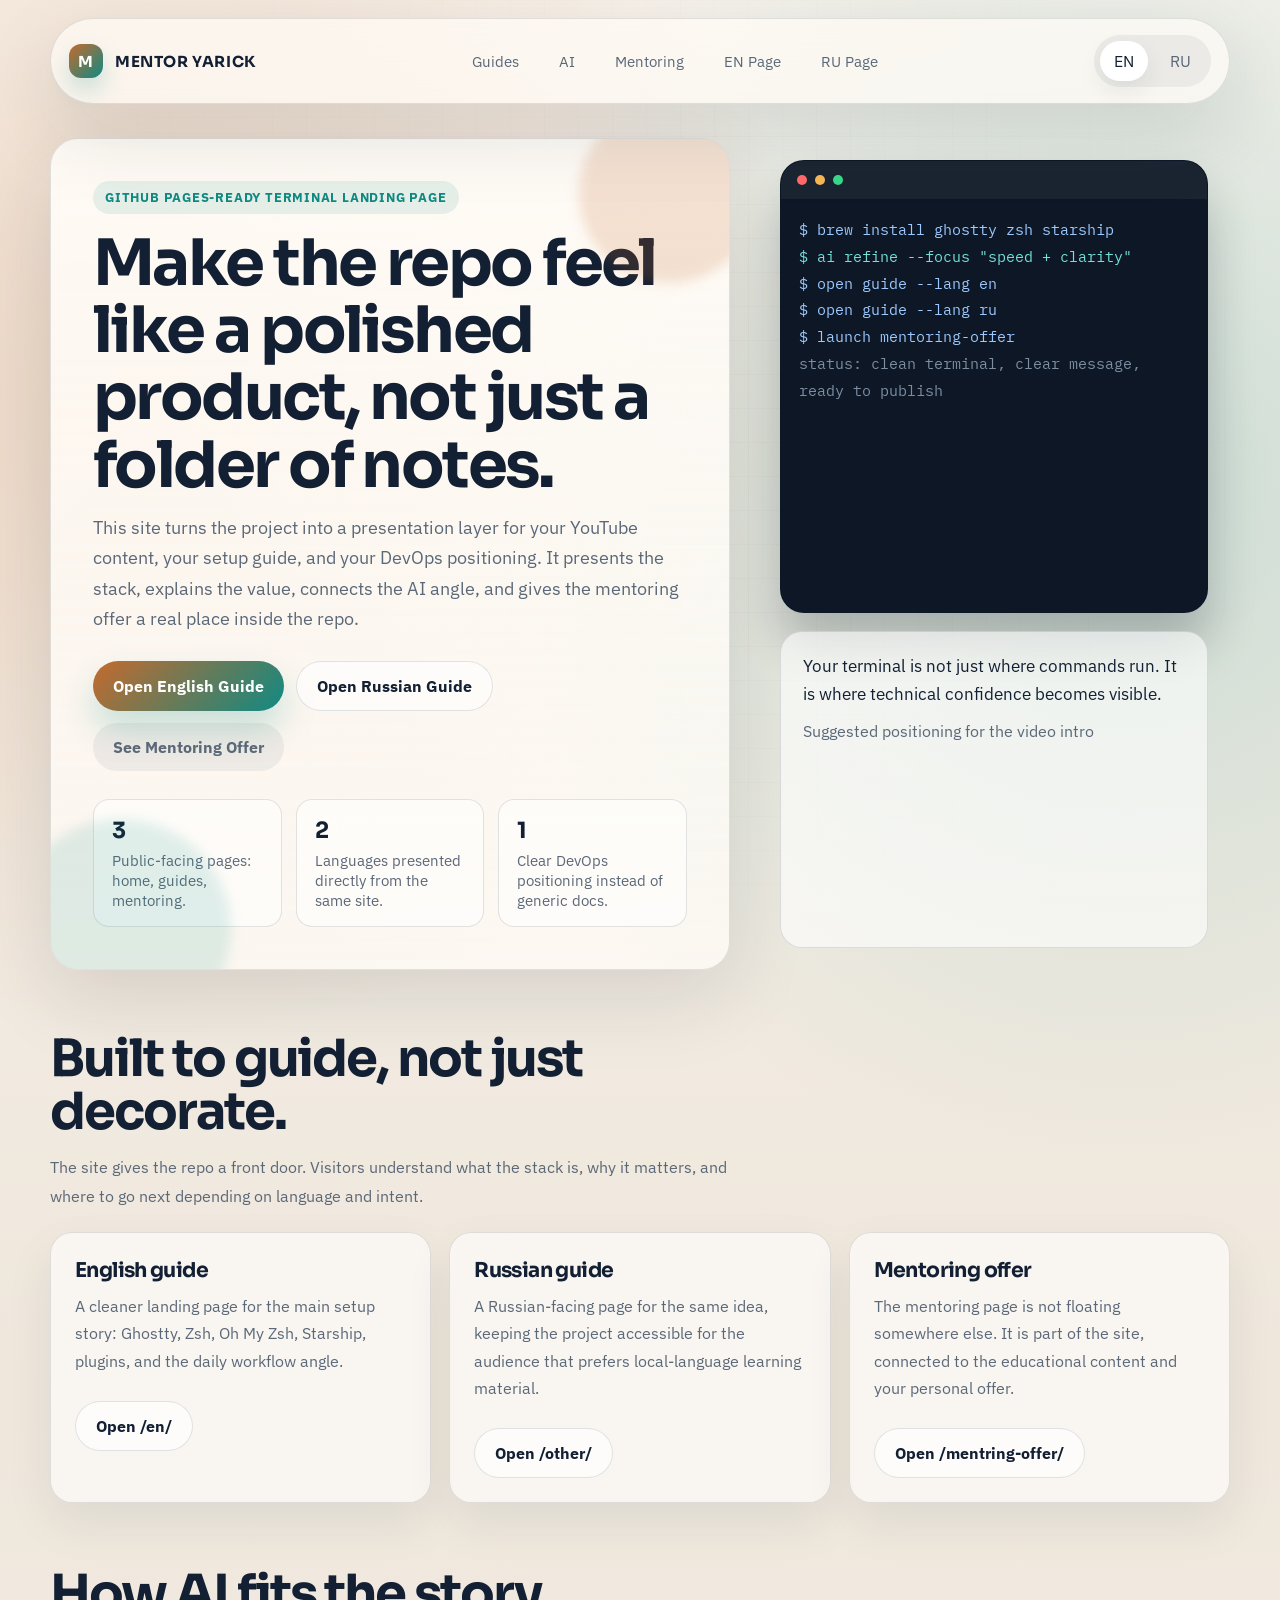
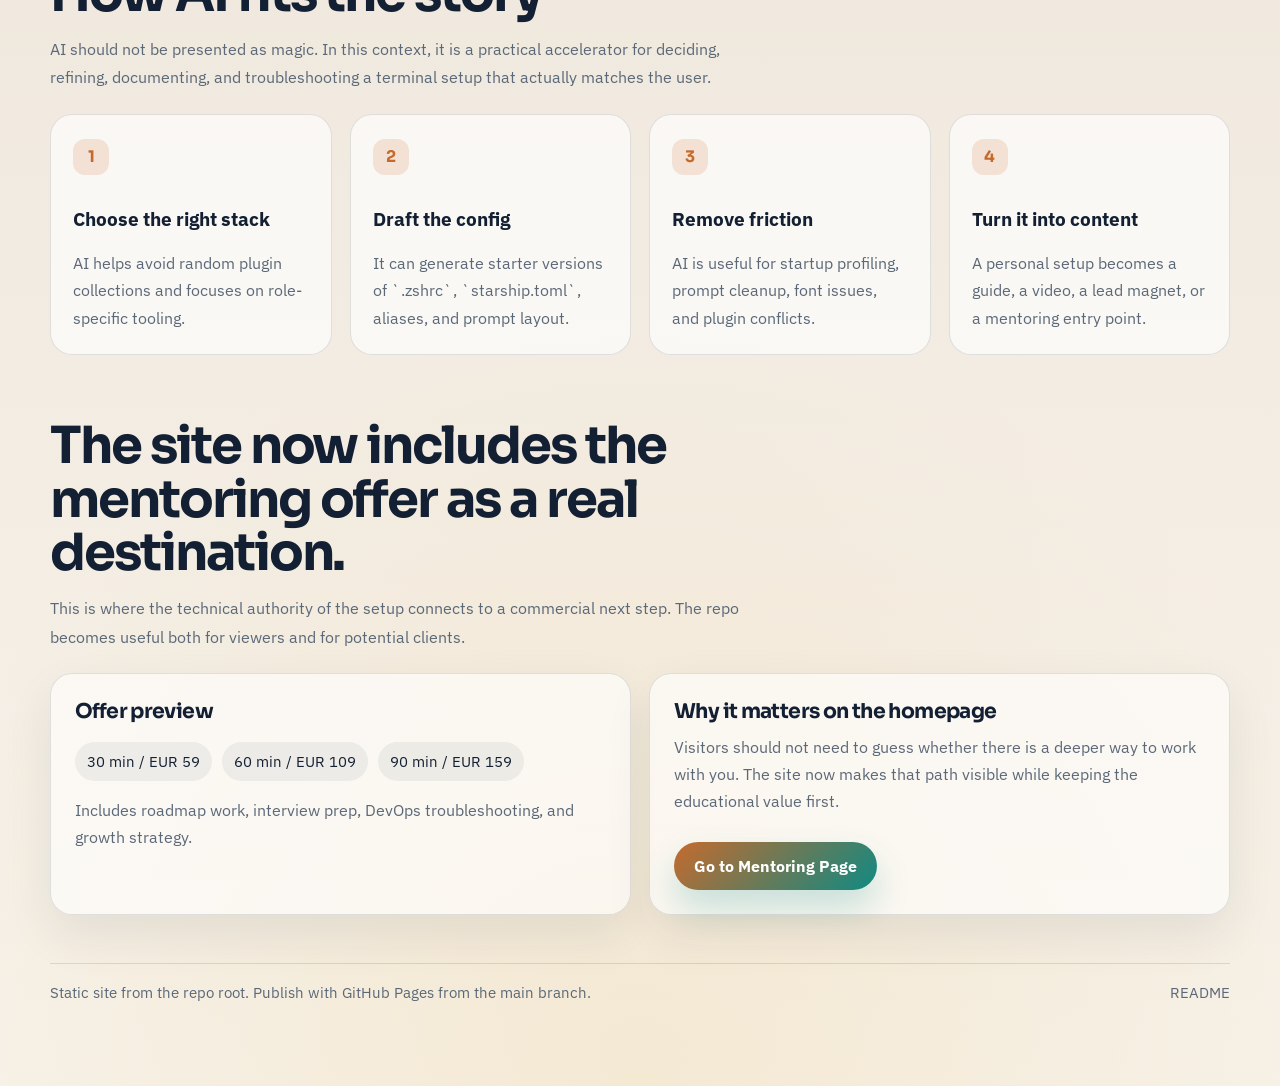
==== index.html @ e545276d "Onboard project" ====
<!doctype html>
<html lang="en" data-lang="en">
  <head>
    <meta charset="UTF-8">
    <meta name="viewport" content="width=device-width, initial-scale=1.0">
    <title>Ghostty + Oh My Zsh + Starship</title>
    <meta
      name="description"
      content="A GitHub Pages landing site for a modern Ghostty, Zsh, Oh My Zsh, and Starship terminal workflow with an AI-assisted setup angle."
    >
    <link rel="preconnect" href="https://fonts.googleapis.com">
    <link rel="preconnect" href="https://fonts.gstatic.com" crossorigin>
    <link
      href="https://fonts.googleapis.com/css2?family=IBM+Plex+Mono:wght@400;500&family=IBM+Plex+Sans:wght@400;500;600;700&family=Sora:wght@600;700;800&display=swap"
      rel="stylesheet"
    >
    <link rel="stylesheet" href="assets/site.css">
    <script src="assets/site.js" defer></script>
  </head>
  <body>
    <div class="site-shell page">
      <header class="site-header">
        <div class="site-header__inner">
          <a class="brand" href="./">
            <span class="brand__mark">M</span>
            <span>Mentor Yarick</span>
          </a>
          <nav class="nav">
            <a href="#guides">Guides</a>
            <a href="#ai">AI</a>
            <a href="#mentoring">Mentoring</a>
            <a href="./en/">EN Page</a>
            <a href="./other/">RU Page</a>
          </nav>
          <div class="lang-switch" aria-label="Language switch">
            <button type="button" data-set-lang="en" aria-pressed="true">EN</button>
            <button type="button" data-set-lang="ru" aria-pressed="false">RU</button>
          </div>
        </div>
      </header>

      <main>
        <section class="hero">
          <article class="panel panel--hero reveal">
            <span class="panel__glow panel__glow--orange"></span>
            <span class="panel__glow panel__glow--teal"></span>

            <div class="lang-en">
              <span class="eyebrow">GitHub Pages-ready terminal landing page</span>
              <h1>Make the repo feel like a polished product, not just a folder of notes.</h1>
              <p class="lead">
                This site turns the project into a presentation layer for your YouTube content, your setup guide,
                and your DevOps positioning. It presents the stack, explains the value, connects the AI angle, and
                gives the mentoring offer a real place inside the repo.
              </p>
              <div class="hero-actions">
                <a class="button button--primary" href="./en/">Open English Guide</a>
                <a class="button button--secondary" href="./other/">Open Russian Guide</a>
                <a class="button button--ghost" href="./mentring-offer/">See Mentoring Offer</a>
              </div>
            </div>

            <div class="lang-ru">
              <span class="eyebrow">GitHub Pages-сайт для терминального проекта</span>
              <h1>Сделайте репозиторий похожим на продукт, а не просто на папку с заметками.</h1>
              <p class="lead">
                Этот сайт превращает проект в презентационную площадку для YouTube-контента, гайда по сетапу и
                вашего DevOps-позиционирования. Он показывает стек, объясняет ценность, добавляет AI-угол и даёт
                mentoring-offer полноценное место внутри репозитория.
              </p>
              <div class="hero-actions">
                <a class="button button--primary" href="./en/">Открыть English Guide</a>
                <a class="button button--secondary" href="./other/">Открыть Russian Guide</a>
                <a class="button button--ghost" href="./mentring-offer/">Открыть Mentoring Offer</a>
              </div>
            </div>

            <div class="metrics">
              <div class="metric">
                <strong>3</strong>
                <span class="lang-en">Public-facing pages: home, guides, mentoring.</span>
                <span class="lang-ru">Публичные страницы: главная, гайды, mentoring.</span>
              </div>
              <div class="metric">
                <strong>2</strong>
                <span class="lang-en">Languages presented directly from the same site.</span>
                <span class="lang-ru">Два языка прямо внутри одного сайта.</span>
              </div>
              <div class="metric">
                <strong>1</strong>
                <span class="lang-en">Clear DevOps positioning instead of generic docs.</span>
                <span class="lang-ru">Одно ясное DevOps-позиционирование вместо обычной документации.</span>
              </div>
            </div>
          </article>

          <aside class="terminal-card reveal">
            <div class="terminal-window">
              <div class="terminal-window__bar">
                <span class="terminal-window__dot terminal-window__dot--red"></span>
                <span class="terminal-window__dot terminal-window__dot--yellow"></span>
                <span class="terminal-window__dot terminal-window__dot--green"></span>
              </div>
              <div class="terminal-window__body">
                <div class="terminal-line">$ brew install ghostty zsh starship</div>
                <div class="terminal-line terminal-line--accent">$ ai refine --focus "speed + clarity"</div>
                <div class="terminal-line">$ open guide --lang en</div>
                <div class="terminal-line">$ open guide --lang ru</div>
                <div class="terminal-line">$ launch mentoring-offer</div>
                <div class="terminal-line terminal-line--muted">status: clean terminal, clear message, ready to publish</div>
              </div>
            </div>

            <div class="quote-card">
              <blockquote class="lang-en">
                Your terminal is not just where commands run. It is where technical confidence becomes visible.
              </blockquote>
              <blockquote class="lang-ru">
                Терминал — это не просто место, где выполняются команды. Это место, где становится видна техническая уверенность.
              </blockquote>
              <cite class="lang-en">Suggested positioning for the video intro</cite>
              <cite class="lang-ru">Подходящий тезис для вступления к видео</cite>
            </div>
          </aside>
        </section>

        <section class="section" id="guides">
          <div class="section-heading reveal">
            <h2 class="lang-en">Built to guide, not just decorate.</h2>
            <h2 class="lang-ru">Сделано не только для красоты, но и для понятного ведения по теме.</h2>
            <p class="lang-en">
              The site gives the repo a front door. Visitors understand what the stack is, why it matters, and
              where to go next depending on language and intent.
            </p>
            <p class="lang-ru">
              Сайт даёт репозиторию нормальный вход. Посетитель понимает, что это за стек, зачем он нужен и куда
              идти дальше в зависимости от языка и цели.
            </p>
          </div>

          <div class="card-grid">
            <article class="card card--4 reveal">
              <h3 class="lang-en">English guide</h3>
              <h3 class="lang-ru">English guide</h3>
              <p class="lang-en">
                A cleaner landing page for the main setup story: Ghostty, Zsh, Oh My Zsh, Starship, plugins, and
                the daily workflow angle.
              </p>
              <p class="lang-ru">
                Более чистая страница для основного сюжета сетапа: Ghostty, Zsh, Oh My Zsh, Starship, плагины и
                ежедневный workflow.
              </p>
              <div class="button-row">
                <a class="button button--secondary" href="./en/">Open /en/</a>
              </div>
            </article>

            <article class="card card--4 reveal">
              <h3 class="lang-en">Russian guide</h3>
              <h3 class="lang-ru">Russian guide</h3>
              <p class="lang-en">
                A Russian-facing page for the same idea, keeping the project accessible for the audience that
                prefers local-language learning material.
              </p>
              <p class="lang-ru">
                Русскоязычная страница для той же идеи, чтобы проект был удобен аудитории, которой комфортнее
                учиться на русском языке.
              </p>
              <div class="button-row">
                <a class="button button--secondary" href="./other/">Open /other/</a>
              </div>
            </article>

            <article class="card card--4 reveal">
              <h3 class="lang-en">Mentoring offer</h3>
              <h3 class="lang-ru">Mentoring offer</h3>
              <p class="lang-en">
                The mentoring page is not floating somewhere else. It is part of the site, connected to the
                educational content and your personal offer.
              </p>
              <p class="lang-ru">
                Страница mentoring не висит отдельно где-то сбоку. Она встроена в сайт и связана и с обучающим
                контентом, и с вашим личным предложением.
              </p>
              <div class="button-row">
                <a class="button button--secondary" href="./mentring-offer/">Open /mentring-offer/</a>
              </div>
            </article>
          </div>
        </section>

        <section class="section" id="ai">
          <div class="section-heading reveal">
            <h2 class="lang-en">How AI fits the story</h2>
            <h2 class="lang-ru">Как сюда органично входит AI</h2>
            <p class="lang-en">
              AI should not be presented as magic. In this context, it is a practical accelerator for deciding,
              refining, documenting, and troubleshooting a terminal setup that actually matches the user.
            </p>
            <p class="lang-ru">
              AI не стоит подавать как магию. В этом контексте это практический ускоритель для выбора,
              доработки, документирования и диагностики терминального сетапа, который реально подходит человеку.
            </p>
          </div>

          <div class="steps">
            <article class="step reveal">
              <div class="step__number">1</div>
              <h3 class="lang-en">Choose the right stack</h3>
              <h3 class="lang-ru">Подобрать правильный стек</h3>
              <p class="lang-en">AI helps avoid random plugin collections and focuses on role-specific tooling.</p>
              <p class="lang-ru">AI помогает не собирать случайную коллекцию плагинов, а выбирать инструменты под роль.</p>
            </article>
            <article class="step reveal">
              <div class="step__number">2</div>
              <h3 class="lang-en">Draft the config</h3>
              <h3 class="lang-ru">Собрать первый черновик</h3>
              <p class="lang-en">It can generate starter versions of `.zshrc`, `starship.toml`, aliases, and prompt layout.</p>
              <p class="lang-ru">Он может сгенерировать первую версию `.zshrc`, `starship.toml`, алиасов и prompt-layout.</p>
            </article>
            <article class="step reveal">
              <div class="step__number">3</div>
              <h3 class="lang-en">Remove friction</h3>
              <h3 class="lang-ru">Убрать лишнее трение</h3>
              <p class="lang-en">AI is useful for startup profiling, prompt cleanup, font issues, and plugin conflicts.</p>
              <p class="lang-ru">AI полезен для анализа медленного старта, чистки prompt, проблем со шрифтами и конфликтов плагинов.</p>
            </article>
            <article class="step reveal">
              <div class="step__number">4</div>
              <h3 class="lang-en">Turn it into content</h3>
              <h3 class="lang-ru">Превратить это в контент</h3>
              <p class="lang-en">A personal setup becomes a guide, a video, a lead magnet, or a mentoring entry point.</p>
              <p class="lang-ru">Личный сетап превращается в гайд, видео, лид-магнит или входную точку в mentoring.</p>
            </article>
          </div>
        </section>

        <section class="section" id="mentoring">
          <div class="section-heading reveal">
            <h2 class="lang-en">The site now includes the mentoring offer as a real destination.</h2>
            <h2 class="lang-ru">Сайт теперь включает mentoring-offer как полноценную страницу, а не просто ссылку.</h2>
            <p class="lang-en">
              This is where the technical authority of the setup connects to a commercial next step. The repo
              becomes useful both for viewers and for potential clients.
            </p>
            <p class="lang-ru">
              Здесь техническая экспертность сетапа соединяется с коммерческим следующим шагом. Репозиторий
              становится полезным и зрителям, и потенциальным клиентам.
            </p>
          </div>

          <div class="card-grid">
            <article class="card card--6 reveal">
              <h3 class="lang-en">Offer preview</h3>
              <h3 class="lang-ru">Превью предложения</h3>
              <div class="pill-row">
                <span class="pill">30 min / EUR 59</span>
                <span class="pill">60 min / EUR 109</span>
                <span class="pill">90 min / EUR 159</span>
              </div>
              <p class="muted" style="margin-top: 16px;">
                <span class="lang-en">Includes roadmap work, interview prep, DevOps troubleshooting, and growth strategy.</span>
                <span class="lang-ru">Включает roadmap, подготовку к интервью, разбор DevOps-задач и стратегию роста.</span>
              </p>
            </article>
            <article class="card card--6 reveal">
              <h3 class="lang-en">Why it matters on the homepage</h3>
              <h3 class="lang-ru">Почему это важно прямо на главной</h3>
              <p class="lang-en">
                Visitors should not need to guess whether there is a deeper way to work with you. The site now makes
                that path visible while keeping the educational value first.
              </p>
              <p class="lang-ru">
                Посетитель не должен догадываться, можно ли с вами работать глубже. Теперь этот путь виден сразу,
                при этом образовательная ценность остаётся на первом месте.
              </p>
              <div class="button-row">
                <a class="button button--primary" href="./mentring-offer/">Go to Mentoring Page</a>
              </div>
            </article>
          </div>
        </section>
      </main>

      <footer class="site-footer">
        <div class="site-footer__inner">
          <span class="lang-en">Static site from the repo root. Publish with GitHub Pages from the main branch.</span>
          <span class="lang-ru">Статический сайт из корня репозитория. Публикуется через GitHub Pages из основной ветки.</span>
          <a href="./README.md">README</a>
        </div>
      </footer>
    </div>
  </body>
</html>
---- assets/site.css ----
:root {
    --bg: #f4efe7;
    --bg-alt: #efe7dc;
    --panel: rgba(255, 252, 247, 0.74);
    --panel-strong: rgba(255, 252, 247, 0.92);
    --ink: #132033;
    --muted: #5b6878;
    --line: rgba(19, 32, 51, 0.12);
    --accent: #c56a2d;
    --accent-2: #0f8a83;
    --accent-3: #e0a72e;
    --shadow: 0 28px 80px rgba(19, 32, 51, 0.12);
    --radius-xl: 28px;
    --radius-lg: 22px;
    --radius-md: 16px;
    --max-width: 1180px;
    --font-heading: "Sora", "Segoe UI", sans-serif;
    --font-body: "IBM Plex Sans", "Segoe UI", sans-serif;
    --font-mono: "IBM Plex Mono", "SFMono-Regular", monospace;
}

* {
    box-sizing: border-box;
}

html {
    scroll-behavior: smooth;
}

body {
    margin: 0;
    font-family: var(--font-body);
    color: var(--ink);
    background:
        radial-gradient(circle at 12% 14%, rgba(197, 106, 45, 0.2), transparent 26%),
        radial-gradient(circle at 88% 18%, rgba(15, 138, 131, 0.18), transparent 28%),
        radial-gradient(circle at 50% 100%, rgba(224, 167, 46, 0.12), transparent 28%),
        linear-gradient(180deg, #f8f3ec 0%, #efe7dc 52%, #f7f2ea 100%);
    min-height: 100vh;
}

body::before {
    content: "";
    position: fixed;
    inset: 0;
    pointer-events: none;
    background-image:
        linear-gradient(rgba(19, 32, 51, 0.03) 1px, transparent 1px),
        linear-gradient(90deg, rgba(19, 32, 51, 0.03) 1px, transparent 1px);
    background-size: 34px 34px;
    mask-image: radial-gradient(circle at center, black 32%, transparent 88%);
    opacity: 0.5;
}

a {
    color: inherit;
    text-decoration: none;
}

img {
    max-width: 100%;
}

.site-shell {
    width: min(calc(100% - 32px), var(--max-width));
    margin: 0 auto;
    position: relative;
    z-index: 1;
}

.site-header {
    position: sticky;
    top: 18px;
    z-index: 20;
    margin-top: 18px;
}

.site-header__inner {
    display: flex;
    align-items: center;
    justify-content: space-between;
    gap: 18px;
    padding: 16px 18px;
    border: 1px solid var(--line);
    background: rgba(255, 251, 245, 0.72);
    backdrop-filter: blur(18px);
    border-radius: 999px;
    box-shadow: var(--shadow);
}

.brand {
    display: inline-flex;
    align-items: center;
    gap: 12px;
    font-family: var(--font-heading);
    font-size: 0.95rem;
    font-weight: 700;
    letter-spacing: 0.04em;
    text-transform: uppercase;
}

.brand__mark {
    width: 34px;
    height: 34px;
    display: grid;
    place-items: center;
    border-radius: 12px;
    color: #fff;
    background: linear-gradient(135deg, var(--accent) 0%, var(--accent-2) 100%);
    box-shadow: 0 12px 24px rgba(15, 138, 131, 0.22);
}

.nav {
    display: flex;
    flex-wrap: wrap;
    gap: 12px;
    justify-content: center;
}

.nav a {
    padding: 10px 14px;
    border-radius: 999px;
    color: var(--muted);
    font-size: 0.94rem;
}

.nav a:hover,
.nav a:focus-visible {
    color: var(--ink);
    background: rgba(19, 32, 51, 0.06);
}

.lang-switch {
    display: inline-flex;
    align-items: center;
    gap: 8px;
    padding: 6px;
    background: rgba(19, 32, 51, 0.06);
    border-radius: 999px;
}

.lang-switch button,
.lang-switch a {
    border: 0;
    border-radius: 999px;
    background: transparent;
    color: var(--muted);
    font: inherit;
    padding: 10px 14px;
    cursor: pointer;
}

.lang-switch button.is-active,
.lang-switch a.is-active {
    background: #fff;
    color: var(--ink);
    box-shadow: 0 10px 24px rgba(19, 32, 51, 0.08);
}

[data-lang="en"] .lang-ru,
[data-lang="ru"] .lang-en {
    display: none;
}

.page {
    padding-bottom: 64px;
}

.hero {
    display: grid;
    grid-template-columns: minmax(0, 1.18fr) minmax(320px, 0.82fr);
    gap: 28px;
    align-items: stretch;
    padding: 34px 0 22px;
}

.panel {
    position: relative;
    overflow: hidden;
    border: 1px solid var(--line);
    border-radius: var(--radius-xl);
    background: linear-gradient(180deg, var(--panel-strong), var(--panel));
    box-shadow: var(--shadow);
}

.panel--hero {
    padding: 42px;
}

.panel__glow {
    position: absolute;
    border-radius: 999px;
    filter: blur(6px);
    pointer-events: none;
}

.panel__glow--orange {
    width: 180px;
    height: 180px;
    right: -30px;
    top: -36px;
    background: rgba(197, 106, 45, 0.18);
}

.panel__glow--teal {
    width: 220px;
    height: 220px;
    left: -40px;
    bottom: -70px;
    background: rgba(15, 138, 131, 0.12);
}

.eyebrow {
    display: inline-flex;
    align-items: center;
    gap: 8px;
    padding: 8px 12px;
    border-radius: 999px;
    color: var(--accent-2);
    background: rgba(15, 138, 131, 0.1);
    font-size: 0.82rem;
    font-weight: 700;
    letter-spacing: 0.06em;
    text-transform: uppercase;
}

.hero h1,
.section-heading h2,
.page-hero h1 {
    margin: 16px 0 14px;
    font-family: var(--font-heading);
    font-weight: 700;
    line-height: 1.05;
    letter-spacing: -0.04em;
}

.hero h1 {
    font-size: clamp(2.8rem, 5vw, 5rem);
    max-width: 12ch;
}

.lead {
    margin: 0;
    font-size: 1.12rem;
    line-height: 1.7;
    color: var(--muted);
    max-width: 60ch;
}

.hero-actions,
.button-row {
    display: flex;
    flex-wrap: wrap;
    gap: 12px;
    margin-top: 26px;
}

.button {
    display: inline-flex;
    align-items: center;
    justify-content: center;
    gap: 10px;
    padding: 14px 20px;
    border-radius: 999px;
    font-weight: 700;
    transition:
        transform 160ms ease,
        box-shadow 160ms ease,
        background 160ms ease;
}

.button:hover,
.button:focus-visible {
    transform: translateY(-2px);
}

.button--primary {
    color: #fff;
    background: linear-gradient(135deg, var(--accent) 0%, var(--accent-2) 100%);
    box-shadow: 0 18px 34px rgba(15, 138, 131, 0.22);
}

.button--secondary {
    color: var(--ink);
    border: 1px solid var(--line);
    background: rgba(255, 255, 255, 0.62);
}

.button--ghost {
    color: var(--muted);
    background: rgba(19, 32, 51, 0.06);
}

.metrics {
    display: grid;
    grid-template-columns: repeat(3, minmax(0, 1fr));
    gap: 14px;
    margin-top: 28px;
}

.metric {
    padding: 16px 18px;
    border-radius: var(--radius-md);
    border: 1px solid var(--line);
    background: rgba(255, 255, 255, 0.56);
}

.metric strong {
    display: block;
    font-family: var(--font-heading);
    font-size: 1.4rem;
    margin-bottom: 6px;
}

.metric span {
    color: var(--muted);
    font-size: 0.95rem;
}

.terminal-card {
    padding: 22px;
    display: grid;
    gap: 18px;
}

.terminal-window {
    border: 1px solid rgba(19, 32, 51, 0.14);
    border-radius: 24px;
    overflow: hidden;
    background: #0d1725;
    color: #d9e4f2;
    box-shadow: 0 32px 48px rgba(12, 18, 30, 0.24);
}

.terminal-window__bar {
    display: flex;
    align-items: center;
    gap: 8px;
    padding: 14px 16px;
    background: rgba(255, 255, 255, 0.06);
}

.terminal-window__dot {
    width: 10px;
    height: 10px;
    border-radius: 999px;
}

.terminal-window__dot--red {
    background: #ff6b6b;
}

.terminal-window__dot--yellow {
    background: #f7b955;
}

.terminal-window__dot--green {
    background: #39d98a;
}

.terminal-window__body {
    padding: 18px 18px 22px;
    font-family: var(--font-mono);
    font-size: 0.93rem;
    line-height: 1.8;
}

.terminal-line {
    color: #9cc9ff;
}

.terminal-line--muted {
    color: #7d8ea3;
}

.terminal-line--accent {
    color: #72e1da;
}

.quote-card {
    padding: 20px 22px;
    border-radius: var(--radius-lg);
    border: 1px solid var(--line);
    background: rgba(255, 255, 255, 0.6);
}

.quote-card blockquote {
    margin: 0;
    font-size: 1.04rem;
    line-height: 1.7;
    color: var(--ink);
}

.quote-card cite {
    display: block;
    margin-top: 12px;
    color: var(--muted);
    font-style: normal;
}

.section {
    padding: 24px 0;
}

.section-heading {
    max-width: 720px;
    margin-bottom: 22px;
}

.section-heading h2,
.page-hero h1 {
    font-size: clamp(2.1rem, 4vw, 3.6rem);
}

.section-heading p,
.page-hero p {
    margin: 0;
    color: var(--muted);
    font-size: 1.02rem;
    line-height: 1.75;
}

.card-grid {
    display: grid;
    grid-template-columns: repeat(12, minmax(0, 1fr));
    gap: 18px;
}

.card,
.feature-card,
.module-card,
.price-card {
    padding: 24px;
    border: 1px solid var(--line);
    border-radius: var(--radius-lg);
    background: rgba(255, 255, 255, 0.62);
    box-shadow: 0 20px 48px rgba(19, 32, 51, 0.08);
}

.card--4 {
    grid-column: span 4;
}

.card--6 {
    grid-column: span 6;
}

.card--8 {
    grid-column: span 8;
}

.card--12 {
    grid-column: span 12;
}

.card h3,
.feature-card h3,
.module-card h3,
.price-card h3,
.detail-card h3 {
    margin: 0 0 10px;
    font-family: var(--font-heading);
    font-size: 1.28rem;
    letter-spacing: -0.03em;
}

.card p,
.feature-card p,
.module-card p,
.price-card p,
.detail-card p {
    margin: 0;
    color: var(--muted);
    line-height: 1.7;
}

.pill-row {
    display: flex;
    flex-wrap: wrap;
    gap: 10px;
    margin-top: 18px;
}

.pill {
    display: inline-flex;
    align-items: center;
    gap: 8px;
    padding: 10px 12px;
    border-radius: 999px;
    color: var(--ink);
    background: rgba(19, 32, 51, 0.06);
    font-size: 0.92rem;
}

.steps {
    display: grid;
    grid-template-columns: repeat(4, minmax(0, 1fr));
    gap: 18px;
}

.step {
    position: relative;
    padding: 24px 22px 22px;
    border-radius: var(--radius-lg);
    border: 1px solid var(--line);
    background: rgba(255, 255, 255, 0.64);
}

.step__number {
    display: inline-grid;
    place-items: center;
    width: 36px;
    height: 36px;
    margin-bottom: 14px;
    border-radius: 12px;
    font-family: var(--font-heading);
    font-weight: 700;
    background: rgba(197, 106, 45, 0.16);
    color: var(--accent);
}

.step p {
    margin: 0;
    color: var(--muted);
    line-height: 1.7;
}

.detail-list,
.module-list {
    margin: 16px 0 0;
    padding-left: 18px;
    color: var(--muted);
    line-height: 1.8;
}

.detail-list li,
.module-list li {
    margin-bottom: 6px;
}

.page-hero {
    padding: 44px 0 20px;
}

.page-hero__grid {
    display: grid;
    grid-template-columns: minmax(0, 1.2fr) minmax(280px, 0.8fr);
    gap: 22px;
    align-items: start;
}

.code-panel {
    padding: 24px;
}

.code-panel pre {
    margin: 0;
    padding: 18px;
    border-radius: var(--radius-md);
    overflow-x: auto;
    background: #101827;
    color: #d8e3f1;
    font-family: var(--font-mono);
    font-size: 0.9rem;
    line-height: 1.7;
}

.feature-grid,
.module-grid,
.pricing-grid,
.detail-grid {
    display: grid;
    grid-template-columns: repeat(12, minmax(0, 1fr));
    gap: 18px;
}

.feature-card,
.module-card,
.price-card,
.detail-card {
    grid-column: span 4;
}

.detail-card {
    padding: 24px;
    border: 1px solid var(--line);
    border-radius: var(--radius-lg);
    background: rgba(255, 255, 255, 0.62);
    box-shadow: 0 20px 48px rgba(19, 32, 51, 0.08);
}

.price {
    margin: 10px 0 12px;
    font-family: var(--font-heading);
    font-size: 2rem;
    letter-spacing: -0.04em;
}

.price small {
    font-size: 0.92rem;
    letter-spacing: 0;
    color: var(--muted);
}

.cta-band {
    margin-top: 22px;
    padding: 28px;
    border-radius: var(--radius-xl);
    border: 1px solid rgba(15, 138, 131, 0.18);
    background: linear-gradient(135deg, rgba(15, 138, 131, 0.1), rgba(197, 106, 45, 0.1));
    box-shadow: var(--shadow);
}

.cta-band h3 {
    margin: 0 0 10px;
    font-family: var(--font-heading);
    font-size: 1.6rem;
}

.cta-band p {
    margin: 0;
    color: var(--muted);
    line-height: 1.75;
}

.site-footer {
    padding: 24px 0 12px;
    color: var(--muted);
    font-size: 0.95rem;
}

.site-footer__inner {
    display: flex;
    justify-content: space-between;
    gap: 16px;
    padding: 18px 0 8px;
    border-top: 1px solid var(--line);
}

.reveal {
    opacity: 0;
    transform: translateY(18px);
    transition:
        opacity 520ms ease,
        transform 520ms ease;
}

.reveal.is-visible {
    opacity: 1;
    transform: translateY(0);
}

.muted {
    color: var(--muted);
}

@media (max-width: 1024px) {
    .hero,
    .page-hero__grid,
    .steps {
        grid-template-columns: 1fr;
    }

    .card--4,
    .card--6,
    .card--8,
    .feature-card,
    .module-card,
    .price-card,
    .detail-card {
        grid-column: span 12;
    }

    .metrics {
        grid-template-columns: 1fr;
    }
}

@media (max-width: 820px) {
    .site-header__inner {
        border-radius: 28px;
        padding: 14px;
        flex-direction: column;
        align-items: stretch;
    }

    .brand,
    .nav,
    .lang-switch {
        justify-content: center;
    }

    .panel--hero,
    .cta-band,
    .card,
    .feature-card,
    .module-card,
    .price-card,
    .detail-card,
    .code-panel {
        padding: 22px;
    }
}

@media (max-width: 640px) {
    .site-shell {
        width: min(calc(100% - 20px), var(--max-width));
    }

    .hero h1,
    .section-heading h2,
    .page-hero h1 {
        letter-spacing: -0.05em;
    }

    .nav {
        gap: 6px;
    }

    .nav a,
    .lang-switch button,
    .lang-switch a {
        padding: 9px 12px;
    }
}
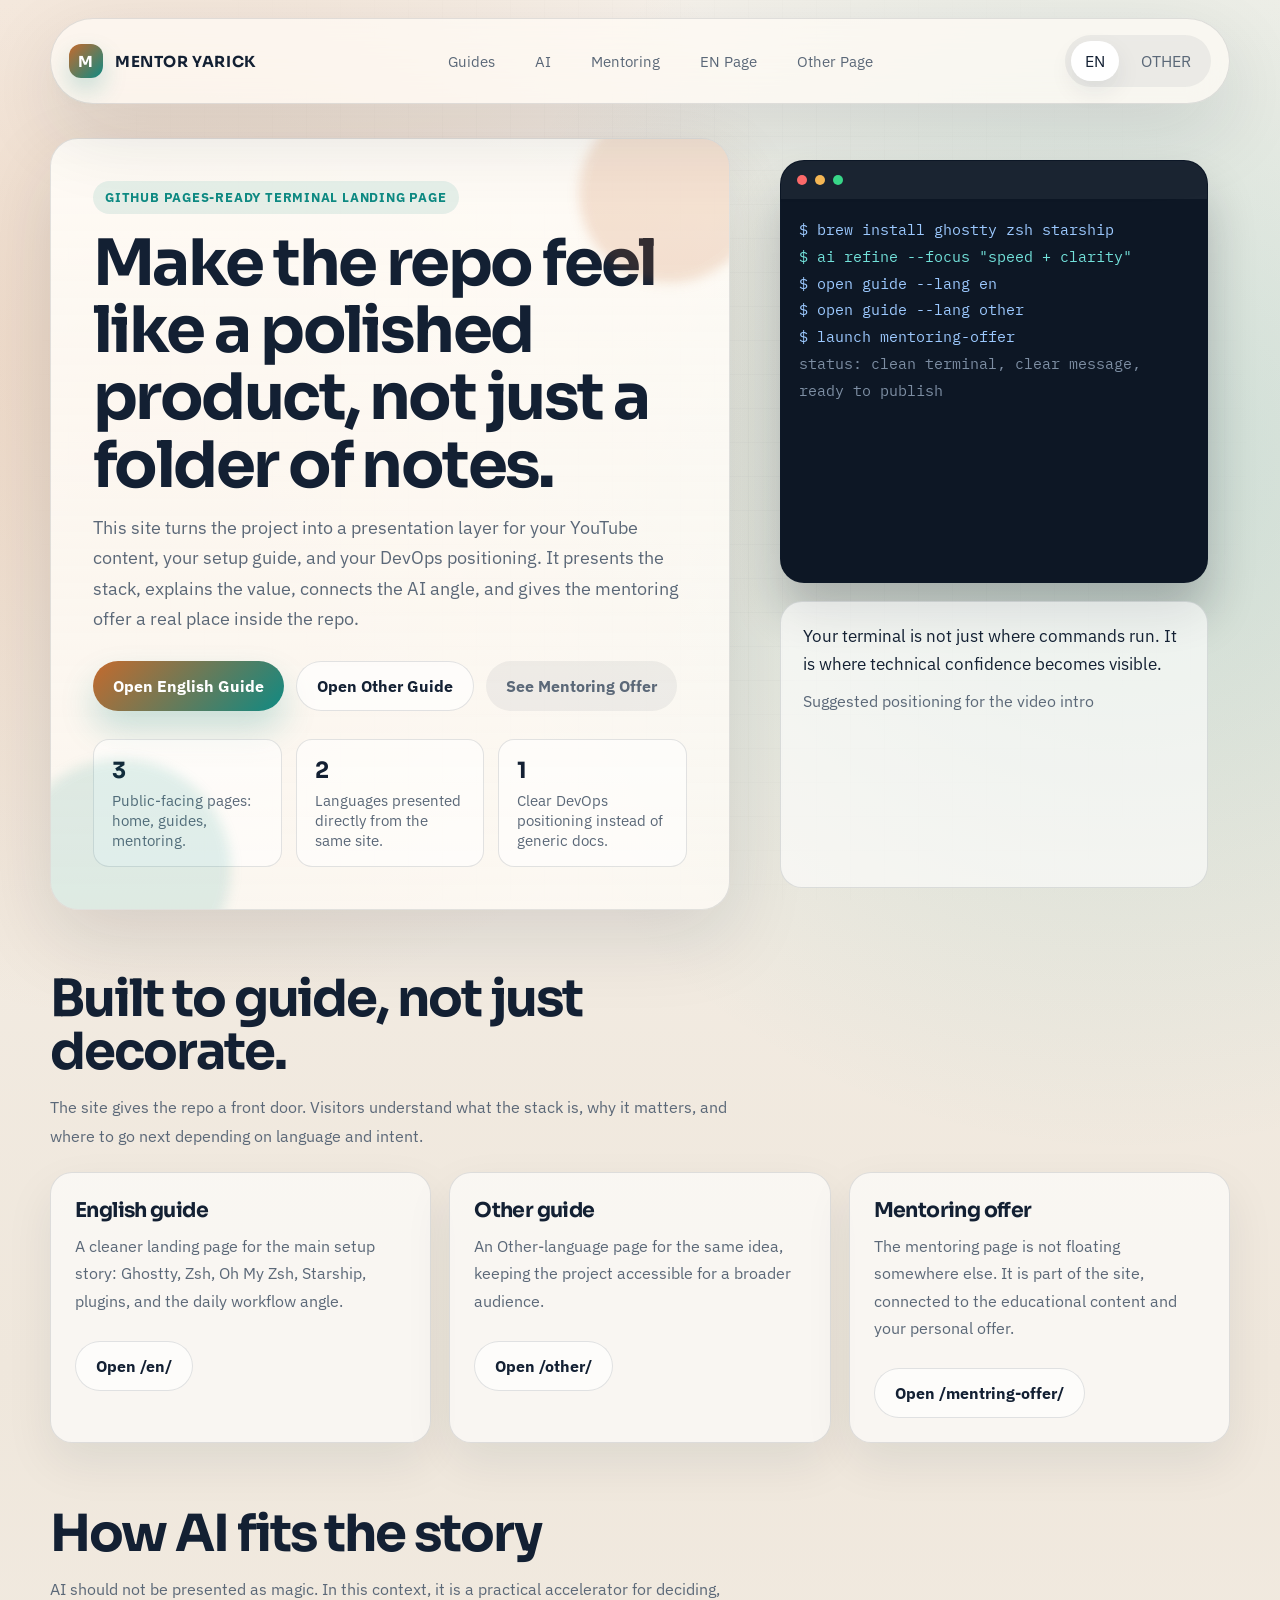
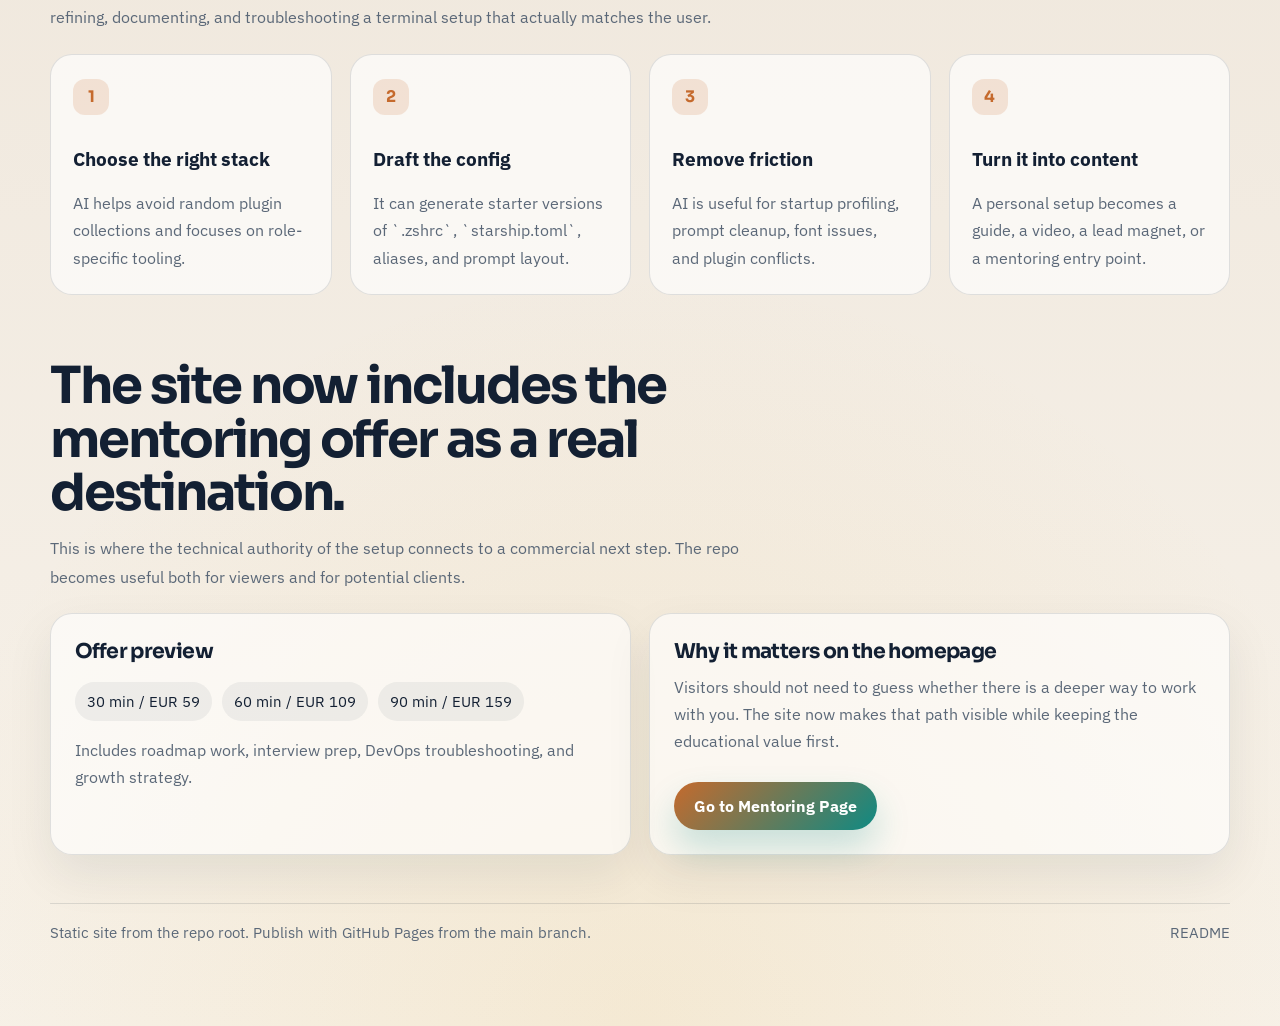
==== commit 96ea1b32: "Language modifications" ====
--- a/index.html
+++ b/index.html
@@ -1,294 +1,390 @@
 <!doctype html>
 <html lang="en" data-lang="en">
-  <head>
-    <meta charset="UTF-8">
-    <meta name="viewport" content="width=device-width, initial-scale=1.0">
-    <title>Ghostty + Oh My Zsh + Starship</title>
-    <meta
-      name="description"
-      content="A GitHub Pages landing site for a modern Ghostty, Zsh, Oh My Zsh, and Starship terminal workflow with an AI-assisted setup angle."
-    >
-    <link rel="preconnect" href="https://fonts.googleapis.com">
-    <link rel="preconnect" href="https://fonts.gstatic.com" crossorigin>
-    <link
-      href="https://fonts.googleapis.com/css2?family=IBM+Plex+Mono:wght@400;500&family=IBM+Plex+Sans:wght@400;500;600;700&family=Sora:wght@600;700;800&display=swap"
-      rel="stylesheet"
-    >
-    <link rel="stylesheet" href="assets/site.css">
-    <script src="assets/site.js" defer></script>
-  </head>
-  <body>
-    <div class="site-shell page">
-      <header class="site-header">
-        <div class="site-header__inner">
-          <a class="brand" href="./">
-            <span class="brand__mark">M</span>
-            <span>Mentor Yarick</span>
-          </a>
-          <nav class="nav">
-            <a href="#guides">Guides</a>
-            <a href="#ai">AI</a>
-            <a href="#mentoring">Mentoring</a>
-            <a href="./en/">EN Page</a>
-            <a href="./other/">RU Page</a>
-          </nav>
-          <div class="lang-switch" aria-label="Language switch">
-            <button type="button" data-set-lang="en" aria-pressed="true">EN</button>
-            <button type="button" data-set-lang="ru" aria-pressed="false">RU</button>
-          </div>
+    <head>
+        <meta charset="UTF-8" />
+        <meta name="viewport" content="width=device-width, initial-scale=1.0" />
+        <title>Ghostty + Oh My Zsh + Starship</title>
+        <meta
+            name="description"
+            content="A GitHub Pages landing site for a modern Ghostty, Zsh, Oh My Zsh, and Starship terminal workflow with an AI-assisted setup angle."
+        />
+        <link rel="preconnect" href="https://fonts.googleapis.com" />
+        <link rel="preconnect" href="https://fonts.gstatic.com" crossorigin />
+        <link
+            href="https://fonts.googleapis.com/css2?family=IBM+Plex+Mono:wght@400;500&family=IBM+Plex+Sans:wght@400;500;600;700&family=Sora:wght@600;700;800&display=swap"
+            rel="stylesheet"
+        />
+        <link rel="stylesheet" href="assets/site.css" />
+        <script src="assets/site.js" defer></script>
+    </head>
+    <body>
+        <div class="site-shell page">
+            <header class="site-header">
+                <div class="site-header__inner">
+                    <a class="brand" href="./">
+                        <span class="brand__mark">M</span>
+                        <span>Mentor Yarick</span>
+                    </a>
+                    <nav class="nav">
+                        <a href="#guides">Guides</a>
+                        <a href="#ai">AI</a>
+                        <a href="#mentoring">Mentoring</a>
+                        <a href="./en/">EN Page</a>
+                        <a href="./other/">Other Page</a>
+                    </nav>
+                    <div class="lang-switch" aria-label="Language switch">
+                        <button type="button" data-set-lang="en" aria-pressed="true">EN</button>
+                        <button type="button" data-set-lang="ru" aria-pressed="false">OTHER</button>
+                    </div>
+                </div>
+            </header>
+
+            <main>
+                <section class="hero">
+                    <article class="panel panel--hero reveal">
+                        <span class="panel__glow panel__glow--orange"></span>
+                        <span class="panel__glow panel__glow--teal"></span>
+
+                        <div class="lang-en">
+                            <span class="eyebrow">GitHub Pages-ready terminal landing page</span>
+                            <h1>
+                                Make the repo feel like a polished product, not just a folder of
+                                notes.
+                            </h1>
+                            <p class="lead">
+                                This site turns the project into a presentation layer for your
+                                YouTube content, your setup guide, and your DevOps positioning. It
+                                presents the stack, explains the value, connects the AI angle, and
+                                gives the mentoring offer a real place inside the repo.
+                            </p>
+                            <div class="hero-actions">
+                                <a class="button button--primary" href="./en/"
+                                    >Open English Guide</a
+                                >
+                                <a class="button button--secondary" href="./other/"
+                                    >Open Other Guide</a
+                                >
+                                <a class="button button--ghost" href="./mentring-offer/"
+                                    >See Mentoring Offer</a
+                                >
+                            </div>
+                        </div>
+
+                        <div class="lang-ru">
+                            <span class="eyebrow">GitHub Pages-сайт для терминального проекта</span>
+                            <h1>
+                                Сделайте репозиторий похожим на продукт, а не просто на папку с
+                                заметками.
+                            </h1>
+                            <p class="lead">
+                                Этот сайт превращает проект в презентационную площадку для
+                                YouTube-контента, гайда по сетапу и вашего DevOps-позиционирования.
+                                Он показывает стек, объясняет ценность, добавляет AI-угол и даёт
+                                mentoring-offer полноценное место внутри репозитория.
+                            </p>
+                            <div class="hero-actions">
+                                <a class="button button--primary" href="./en/"
+                                    >Открыть English Guide</a
+                                >
+                                <a class="button button--secondary" href="./other/"
+                                    >Открыть Other Guide</a
+                                >
+                                <a class="button button--ghost" href="./mentring-offer/"
+                                    >Открыть Mentoring Offer</a
+                                >
+                            </div>
+                        </div>
+
+                        <div class="metrics">
+                            <div class="metric">
+                                <strong>3</strong>
+                                <span class="lang-en"
+                                    >Public-facing pages: home, guides, mentoring.</span
+                                >
+                                <span class="lang-ru"
+                                    >Публичные страницы: главная, гайды, mentoring.</span
+                                >
+                            </div>
+                            <div class="metric">
+                                <strong>2</strong>
+                                <span class="lang-en"
+                                    >Languages presented directly from the same site.</span
+                                >
+                                <span class="lang-ru">Два языка прямо внутри одного сайта.</span>
+                            </div>
+                            <div class="metric">
+                                <strong>1</strong>
+                                <span class="lang-en"
+                                    >Clear DevOps positioning instead of generic docs.</span
+                                >
+                                <span class="lang-ru"
+                                    >Одно ясное DevOps-позиционирование вместо обычной
+                                    документации.</span
+                                >
+                            </div>
+                        </div>
+                    </article>
+
+                    <aside class="terminal-card reveal">
+                        <div class="terminal-window">
+                            <div class="terminal-window__bar">
+                                <span class="terminal-window__dot terminal-window__dot--red"></span>
+                                <span
+                                    class="terminal-window__dot terminal-window__dot--yellow"
+                                ></span>
+                                <span
+                                    class="terminal-window__dot terminal-window__dot--green"
+                                ></span>
+                            </div>
+                            <div class="terminal-window__body">
+                                <div class="terminal-line">$ brew install ghostty zsh starship</div>
+                                <div class="terminal-line terminal-line--accent">
+                                    $ ai refine --focus "speed + clarity"
+                                </div>
+                                <div class="terminal-line">$ open guide --lang en</div>
+                                <div class="terminal-line">$ open guide --lang other</div>
+                                <div class="terminal-line">$ launch mentoring-offer</div>
+                                <div class="terminal-line terminal-line--muted">
+                                    status: clean terminal, clear message, ready to publish
+                                </div>
+                            </div>
+                        </div>
+
+                        <div class="quote-card">
+                            <blockquote class="lang-en">
+                                Your terminal is not just where commands run. It is where technical
+                                confidence becomes visible.
+                            </blockquote>
+                            <blockquote class="lang-ru">
+                                Терминал — это не просто место, где выполняются команды. Это место,
+                                где становится видна техническая уверенность.
+                            </blockquote>
+                            <cite class="lang-en">Suggested positioning for the video intro</cite>
+                            <cite class="lang-ru">Подходящий тезис для вступления к видео</cite>
+                        </div>
+                    </aside>
+                </section>
+
+                <section class="section" id="guides">
+                    <div class="section-heading reveal">
+                        <h2 class="lang-en">Built to guide, not just decorate.</h2>
+                        <h2 class="lang-ru">
+                            Сделано не только для красоты, но и для понятного ведения по теме.
+                        </h2>
+                        <p class="lang-en">
+                            The site gives the repo a front door. Visitors understand what the stack
+                            is, why it matters, and where to go next depending on language and
+                            intent.
+                        </p>
+                        <p class="lang-ru">
+                            Сайт даёт репозиторию нормальный вход. Посетитель понимает, что это за
+                            стек, зачем он нужен и куда идти дальше в зависимости от языка и цели.
+                        </p>
+                    </div>
+
+                    <div class="card-grid">
+                        <article class="card card--4 reveal">
+                            <h3 class="lang-en">English guide</h3>
+                            <h3 class="lang-ru">English guide</h3>
+                            <p class="lang-en">
+                                A cleaner landing page for the main setup story: Ghostty, Zsh, Oh My
+                                Zsh, Starship, plugins, and the daily workflow angle.
+                            </p>
+                            <p class="lang-ru">
+                                Более чистая страница для основного сюжета сетапа: Ghostty, Zsh, Oh
+                                My Zsh, Starship, плагины и ежедневный workflow.
+                            </p>
+                            <div class="button-row">
+                                <a class="button button--secondary" href="./en/">Open /en/</a>
+                            </div>
+                        </article>
+
+                        <article class="card card--4 reveal">
+                            <h3 class="lang-en">Other guide</h3>
+                            <h3 class="lang-ru">Other guide</h3>
+                            <p class="lang-en">
+                                An Other-language page for the same idea, keeping the project
+                                accessible for a broader audience.
+                            </p>
+                            <p class="lang-ru">
+                                Страница в разделе Other для той же идеи, чтобы проект был доступнее
+                                более широкой аудитории.
+                            </p>
+                            <div class="button-row">
+                                <a class="button button--secondary" href="./other/">Open /other/</a>
+                            </div>
+                        </article>
+
+                        <article class="card card--4 reveal">
+                            <h3 class="lang-en">Mentoring offer</h3>
+                            <h3 class="lang-ru">Mentoring offer</h3>
+                            <p class="lang-en">
+                                The mentoring page is not floating somewhere else. It is part of the
+                                site, connected to the educational content and your personal offer.
+                            </p>
+                            <p class="lang-ru">
+                                Страница mentoring не висит отдельно где-то сбоку. Она встроена в
+                                сайт и связана и с обучающим контентом, и с вашим личным
+                                предложением.
+                            </p>
+                            <div class="button-row">
+                                <a class="button button--secondary" href="./mentring-offer/"
+                                    >Open /mentring-offer/</a
+                                >
+                            </div>
+                        </article>
+                    </div>
+                </section>
+
+                <section class="section" id="ai">
+                    <div class="section-heading reveal">
+                        <h2 class="lang-en">How AI fits the story</h2>
+                        <h2 class="lang-ru">Как сюда органично входит AI</h2>
+                        <p class="lang-en">
+                            AI should not be presented as magic. In this context, it is a practical
+                            accelerator for deciding, refining, documenting, and troubleshooting a
+                            terminal setup that actually matches the user.
+                        </p>
+                        <p class="lang-ru">
+                            AI не стоит подавать как магию. В этом контексте это практический
+                            ускоритель для выбора, доработки, документирования и диагностики
+                            терминального сетапа, который реально подходит человеку.
+                        </p>
+                    </div>
+
+                    <div class="steps">
+                        <article class="step reveal">
+                            <div class="step__number">1</div>
+                            <h3 class="lang-en">Choose the right stack</h3>
+                            <h3 class="lang-ru">Подобрать правильный стек</h3>
+                            <p class="lang-en">
+                                AI helps avoid random plugin collections and focuses on
+                                role-specific tooling.
+                            </p>
+                            <p class="lang-ru">
+                                AI помогает не собирать случайную коллекцию плагинов, а выбирать
+                                инструменты под роль.
+                            </p>
+                        </article>
+                        <article class="step reveal">
+                            <div class="step__number">2</div>
+                            <h3 class="lang-en">Draft the config</h3>
+                            <h3 class="lang-ru">Собрать первый черновик</h3>
+                            <p class="lang-en">
+                                It can generate starter versions of `.zshrc`, `starship.toml`,
+                                aliases, and prompt layout.
+                            </p>
+                            <p class="lang-ru">
+                                Он может сгенерировать первую версию `.zshrc`, `starship.toml`,
+                                алиасов и prompt-layout.
+                            </p>
+                        </article>
+                        <article class="step reveal">
+                            <div class="step__number">3</div>
+                            <h3 class="lang-en">Remove friction</h3>
+                            <h3 class="lang-ru">Убрать лишнее трение</h3>
+                            <p class="lang-en">
+                                AI is useful for startup profiling, prompt cleanup, font issues, and
+                                plugin conflicts.
+                            </p>
+                            <p class="lang-ru">
+                                AI полезен для анализа медленного старта, чистки prompt, проблем со
+                                шрифтами и конфликтов плагинов.
+                            </p>
+                        </article>
+                        <article class="step reveal">
+                            <div class="step__number">4</div>
+                            <h3 class="lang-en">Turn it into content</h3>
+                            <h3 class="lang-ru">Превратить это в контент</h3>
+                            <p class="lang-en">
+                                A personal setup becomes a guide, a video, a lead magnet, or a
+                                mentoring entry point.
+                            </p>
+                            <p class="lang-ru">
+                                Личный сетап превращается в гайд, видео, лид-магнит или входную
+                                точку в mentoring.
+                            </p>
+                        </article>
+                    </div>
+                </section>
+
+                <section class="section" id="mentoring">
+                    <div class="section-heading reveal">
+                        <h2 class="lang-en">
+                            The site now includes the mentoring offer as a real destination.
+                        </h2>
+                        <h2 class="lang-ru">
+                            Сайт теперь включает mentoring-offer как полноценную страницу, а не
+                            просто ссылку.
+                        </h2>
+                        <p class="lang-en">
+                            This is where the technical authority of the setup connects to a
+                            commercial next step. The repo becomes useful both for viewers and for
+                            potential clients.
+                        </p>
+                        <p class="lang-ru">
+                            Здесь техническая экспертность сетапа соединяется с коммерческим
+                            следующим шагом. Репозиторий становится полезным и зрителям, и
+                            потенциальным клиентам.
+                        </p>
+                    </div>
+
+                    <div class="card-grid">
+                        <article class="card card--6 reveal">
+                            <h3 class="lang-en">Offer preview</h3>
+                            <h3 class="lang-ru">Превью предложения</h3>
+                            <div class="pill-row">
+                                <span class="pill">30 min / EUR 59</span>
+                                <span class="pill">60 min / EUR 109</span>
+                                <span class="pill">90 min / EUR 159</span>
+                            </div>
+                            <p class="muted" style="margin-top: 16px">
+                                <span class="lang-en"
+                                    >Includes roadmap work, interview prep, DevOps troubleshooting,
+                                    and growth strategy.</span
+                                >
+                                <span class="lang-ru"
+                                    >Включает roadmap, подготовку к интервью, разбор DevOps-задач и
+                                    стратегию роста.</span
+                                >
+                            </p>
+                        </article>
+                        <article class="card card--6 reveal">
+                            <h3 class="lang-en">Why it matters on the homepage</h3>
+                            <h3 class="lang-ru">Почему это важно прямо на главной</h3>
+                            <p class="lang-en">
+                                Visitors should not need to guess whether there is a deeper way to
+                                work with you. The site now makes that path visible while keeping
+                                the educational value first.
+                            </p>
+                            <p class="lang-ru">
+                                Посетитель не должен догадываться, можно ли с вами работать глубже.
+                                Теперь этот путь виден сразу, при этом образовательная ценность
+                                остаётся на первом месте.
+                            </p>
+                            <div class="button-row">
+                                <a class="button button--primary" href="./mentring-offer/"
+                                    >Go to Mentoring Page</a
+                                >
+                            </div>
+                        </article>
+                    </div>
+                </section>
+            </main>
+
+            <footer class="site-footer">
+                <div class="site-footer__inner">
+                    <span class="lang-en"
+                        >Static site from the repo root. Publish with GitHub Pages from the main
+                        branch.</span
+                    >
+                    <span class="lang-ru"
+                        >Статический сайт из корня репозитория. Публикуется через GitHub Pages из
+                        основной ветки.</span
+                    >
+                    <a href="./README.md">README</a>
+                </div>
+            </footer>
         </div>
-      </header>
-
-      <main>
-        <section class="hero">
-          <article class="panel panel--hero reveal">
-            <span class="panel__glow panel__glow--orange"></span>
-            <span class="panel__glow panel__glow--teal"></span>
-
-            <div class="lang-en">
-              <span class="eyebrow">GitHub Pages-ready terminal landing page</span>
-              <h1>Make the repo feel like a polished product, not just a folder of notes.</h1>
-              <p class="lead">
-                This site turns the project into a presentation layer for your YouTube content, your setup guide,
-                and your DevOps positioning. It presents the stack, explains the value, connects the AI angle, and
-                gives the mentoring offer a real place inside the repo.
-              </p>
-              <div class="hero-actions">
-                <a class="button button--primary" href="./en/">Open English Guide</a>
-                <a class="button button--secondary" href="./other/">Open Russian Guide</a>
-                <a class="button button--ghost" href="./mentring-offer/">See Mentoring Offer</a>
-              </div>
-            </div>
-
-            <div class="lang-ru">
-              <span class="eyebrow">GitHub Pages-сайт для терминального проекта</span>
-              <h1>Сделайте репозиторий похожим на продукт, а не просто на папку с заметками.</h1>
-              <p class="lead">
-                Этот сайт превращает проект в презентационную площадку для YouTube-контента, гайда по сетапу и
-                вашего DevOps-позиционирования. Он показывает стек, объясняет ценность, добавляет AI-угол и даёт
-                mentoring-offer полноценное место внутри репозитория.
-              </p>
-              <div class="hero-actions">
-                <a class="button button--primary" href="./en/">Открыть English Guide</a>
-                <a class="button button--secondary" href="./other/">Открыть Russian Guide</a>
-                <a class="button button--ghost" href="./mentring-offer/">Открыть Mentoring Offer</a>
-              </div>
-            </div>
-
-            <div class="metrics">
-              <div class="metric">
-                <strong>3</strong>
-                <span class="lang-en">Public-facing pages: home, guides, mentoring.</span>
-                <span class="lang-ru">Публичные страницы: главная, гайды, mentoring.</span>
-              </div>
-              <div class="metric">
-                <strong>2</strong>
-                <span class="lang-en">Languages presented directly from the same site.</span>
-                <span class="lang-ru">Два языка прямо внутри одного сайта.</span>
-              </div>
-              <div class="metric">
-                <strong>1</strong>
-                <span class="lang-en">Clear DevOps positioning instead of generic docs.</span>
-                <span class="lang-ru">Одно ясное DevOps-позиционирование вместо обычной документации.</span>
-              </div>
-            </div>
-          </article>
-
-          <aside class="terminal-card reveal">
-            <div class="terminal-window">
-              <div class="terminal-window__bar">
-                <span class="terminal-window__dot terminal-window__dot--red"></span>
-                <span class="terminal-window__dot terminal-window__dot--yellow"></span>
-                <span class="terminal-window__dot terminal-window__dot--green"></span>
-              </div>
-              <div class="terminal-window__body">
-                <div class="terminal-line">$ brew install ghostty zsh starship</div>
-                <div class="terminal-line terminal-line--accent">$ ai refine --focus "speed + clarity"</div>
-                <div class="terminal-line">$ open guide --lang en</div>
-                <div class="terminal-line">$ open guide --lang ru</div>
-                <div class="terminal-line">$ launch mentoring-offer</div>
-                <div class="terminal-line terminal-line--muted">status: clean terminal, clear message, ready to publish</div>
-              </div>
-            </div>
-
-            <div class="quote-card">
-              <blockquote class="lang-en">
-                Your terminal is not just where commands run. It is where technical confidence becomes visible.
-              </blockquote>
-              <blockquote class="lang-ru">
-                Терминал — это не просто место, где выполняются команды. Это место, где становится видна техническая уверенность.
-              </blockquote>
-              <cite class="lang-en">Suggested positioning for the video intro</cite>
-              <cite class="lang-ru">Подходящий тезис для вступления к видео</cite>
-            </div>
-          </aside>
-        </section>
-
-        <section class="section" id="guides">
-          <div class="section-heading reveal">
-            <h2 class="lang-en">Built to guide, not just decorate.</h2>
-            <h2 class="lang-ru">Сделано не только для красоты, но и для понятного ведения по теме.</h2>
-            <p class="lang-en">
-              The site gives the repo a front door. Visitors understand what the stack is, why it matters, and
-              where to go next depending on language and intent.
-            </p>
-            <p class="lang-ru">
-              Сайт даёт репозиторию нормальный вход. Посетитель понимает, что это за стек, зачем он нужен и куда
-              идти дальше в зависимости от языка и цели.
-            </p>
-          </div>
-
-          <div class="card-grid">
-            <article class="card card--4 reveal">
-              <h3 class="lang-en">English guide</h3>
-              <h3 class="lang-ru">English guide</h3>
-              <p class="lang-en">
-                A cleaner landing page for the main setup story: Ghostty, Zsh, Oh My Zsh, Starship, plugins, and
-                the daily workflow angle.
-              </p>
-              <p class="lang-ru">
-                Более чистая страница для основного сюжета сетапа: Ghostty, Zsh, Oh My Zsh, Starship, плагины и
-                ежедневный workflow.
-              </p>
-              <div class="button-row">
-                <a class="button button--secondary" href="./en/">Open /en/</a>
-              </div>
-            </article>
-
-            <article class="card card--4 reveal">
-              <h3 class="lang-en">Russian guide</h3>
-              <h3 class="lang-ru">Russian guide</h3>
-              <p class="lang-en">
-                A Russian-facing page for the same idea, keeping the project accessible for the audience that
-                prefers local-language learning material.
-              </p>
-              <p class="lang-ru">
-                Русскоязычная страница для той же идеи, чтобы проект был удобен аудитории, которой комфортнее
-                учиться на русском языке.
-              </p>
-              <div class="button-row">
-                <a class="button button--secondary" href="./other/">Open /other/</a>
-              </div>
-            </article>
-
-            <article class="card card--4 reveal">
-              <h3 class="lang-en">Mentoring offer</h3>
-              <h3 class="lang-ru">Mentoring offer</h3>
-              <p class="lang-en">
-                The mentoring page is not floating somewhere else. It is part of the site, connected to the
-                educational content and your personal offer.
-              </p>
-              <p class="lang-ru">
-                Страница mentoring не висит отдельно где-то сбоку. Она встроена в сайт и связана и с обучающим
-                контентом, и с вашим личным предложением.
-              </p>
-              <div class="button-row">
-                <a class="button button--secondary" href="./mentring-offer/">Open /mentring-offer/</a>
-              </div>
-            </article>
-          </div>
-        </section>
-
-        <section class="section" id="ai">
-          <div class="section-heading reveal">
-            <h2 class="lang-en">How AI fits the story</h2>
-            <h2 class="lang-ru">Как сюда органично входит AI</h2>
-            <p class="lang-en">
-              AI should not be presented as magic. In this context, it is a practical accelerator for deciding,
-              refining, documenting, and troubleshooting a terminal setup that actually matches the user.
-            </p>
-            <p class="lang-ru">
-              AI не стоит подавать как магию. В этом контексте это практический ускоритель для выбора,
-              доработки, документирования и диагностики терминального сетапа, который реально подходит человеку.
-            </p>
-          </div>
-
-          <div class="steps">
-            <article class="step reveal">
-              <div class="step__number">1</div>
-              <h3 class="lang-en">Choose the right stack</h3>
-              <h3 class="lang-ru">Подобрать правильный стек</h3>
-              <p class="lang-en">AI helps avoid random plugin collections and focuses on role-specific tooling.</p>
-              <p class="lang-ru">AI помогает не собирать случайную коллекцию плагинов, а выбирать инструменты под роль.</p>
-            </article>
-            <article class="step reveal">
-              <div class="step__number">2</div>
-              <h3 class="lang-en">Draft the config</h3>
-              <h3 class="lang-ru">Собрать первый черновик</h3>
-              <p class="lang-en">It can generate starter versions of `.zshrc`, `starship.toml`, aliases, and prompt layout.</p>
-              <p class="lang-ru">Он может сгенерировать первую версию `.zshrc`, `starship.toml`, алиасов и prompt-layout.</p>
-            </article>
-            <article class="step reveal">
-              <div class="step__number">3</div>
-              <h3 class="lang-en">Remove friction</h3>
-              <h3 class="lang-ru">Убрать лишнее трение</h3>
-              <p class="lang-en">AI is useful for startup profiling, prompt cleanup, font issues, and plugin conflicts.</p>
-              <p class="lang-ru">AI полезен для анализа медленного старта, чистки prompt, проблем со шрифтами и конфликтов плагинов.</p>
-            </article>
-            <article class="step reveal">
-              <div class="step__number">4</div>
-              <h3 class="lang-en">Turn it into content</h3>
-              <h3 class="lang-ru">Превратить это в контент</h3>
-              <p class="lang-en">A personal setup becomes a guide, a video, a lead magnet, or a mentoring entry point.</p>
-              <p class="lang-ru">Личный сетап превращается в гайд, видео, лид-магнит или входную точку в mentoring.</p>
-            </article>
-          </div>
-        </section>
-
-        <section class="section" id="mentoring">
-          <div class="section-heading reveal">
-            <h2 class="lang-en">The site now includes the mentoring offer as a real destination.</h2>
-            <h2 class="lang-ru">Сайт теперь включает mentoring-offer как полноценную страницу, а не просто ссылку.</h2>
-            <p class="lang-en">
-              This is where the technical authority of the setup connects to a commercial next step. The repo
-              becomes useful both for viewers and for potential clients.
-            </p>
-            <p class="lang-ru">
-              Здесь техническая экспертность сетапа соединяется с коммерческим следующим шагом. Репозиторий
-              становится полезным и зрителям, и потенциальным клиентам.
-            </p>
-          </div>
-
-          <div class="card-grid">
-            <article class="card card--6 reveal">
-              <h3 class="lang-en">Offer preview</h3>
-              <h3 class="lang-ru">Превью предложения</h3>
-              <div class="pill-row">
-                <span class="pill">30 min / EUR 59</span>
-                <span class="pill">60 min / EUR 109</span>
-                <span class="pill">90 min / EUR 159</span>
-              </div>
-              <p class="muted" style="margin-top: 16px;">
-                <span class="lang-en">Includes roadmap work, interview prep, DevOps troubleshooting, and growth strategy.</span>
-                <span class="lang-ru">Включает roadmap, подготовку к интервью, разбор DevOps-задач и стратегию роста.</span>
-              </p>
-            </article>
-            <article class="card card--6 reveal">
-              <h3 class="lang-en">Why it matters on the homepage</h3>
-              <h3 class="lang-ru">Почему это важно прямо на главной</h3>
-              <p class="lang-en">
-                Visitors should not need to guess whether there is a deeper way to work with you. The site now makes
-                that path visible while keeping the educational value first.
-              </p>
-              <p class="lang-ru">
-                Посетитель не должен догадываться, можно ли с вами работать глубже. Теперь этот путь виден сразу,
-                при этом образовательная ценность остаётся на первом месте.
-              </p>
-              <div class="button-row">
-                <a class="button button--primary" href="./mentring-offer/">Go to Mentoring Page</a>
-              </div>
-            </article>
-          </div>
-        </section>
-      </main>
-
-      <footer class="site-footer">
-        <div class="site-footer__inner">
-          <span class="lang-en">Static site from the repo root. Publish with GitHub Pages from the main branch.</span>
-          <span class="lang-ru">Статический сайт из корня репозитория. Публикуется через GitHub Pages из основной ветки.</span>
-          <a href="./README.md">README</a>
-        </div>
-      </footer>
-    </div>
-  </body>
+    </body>
 </html>
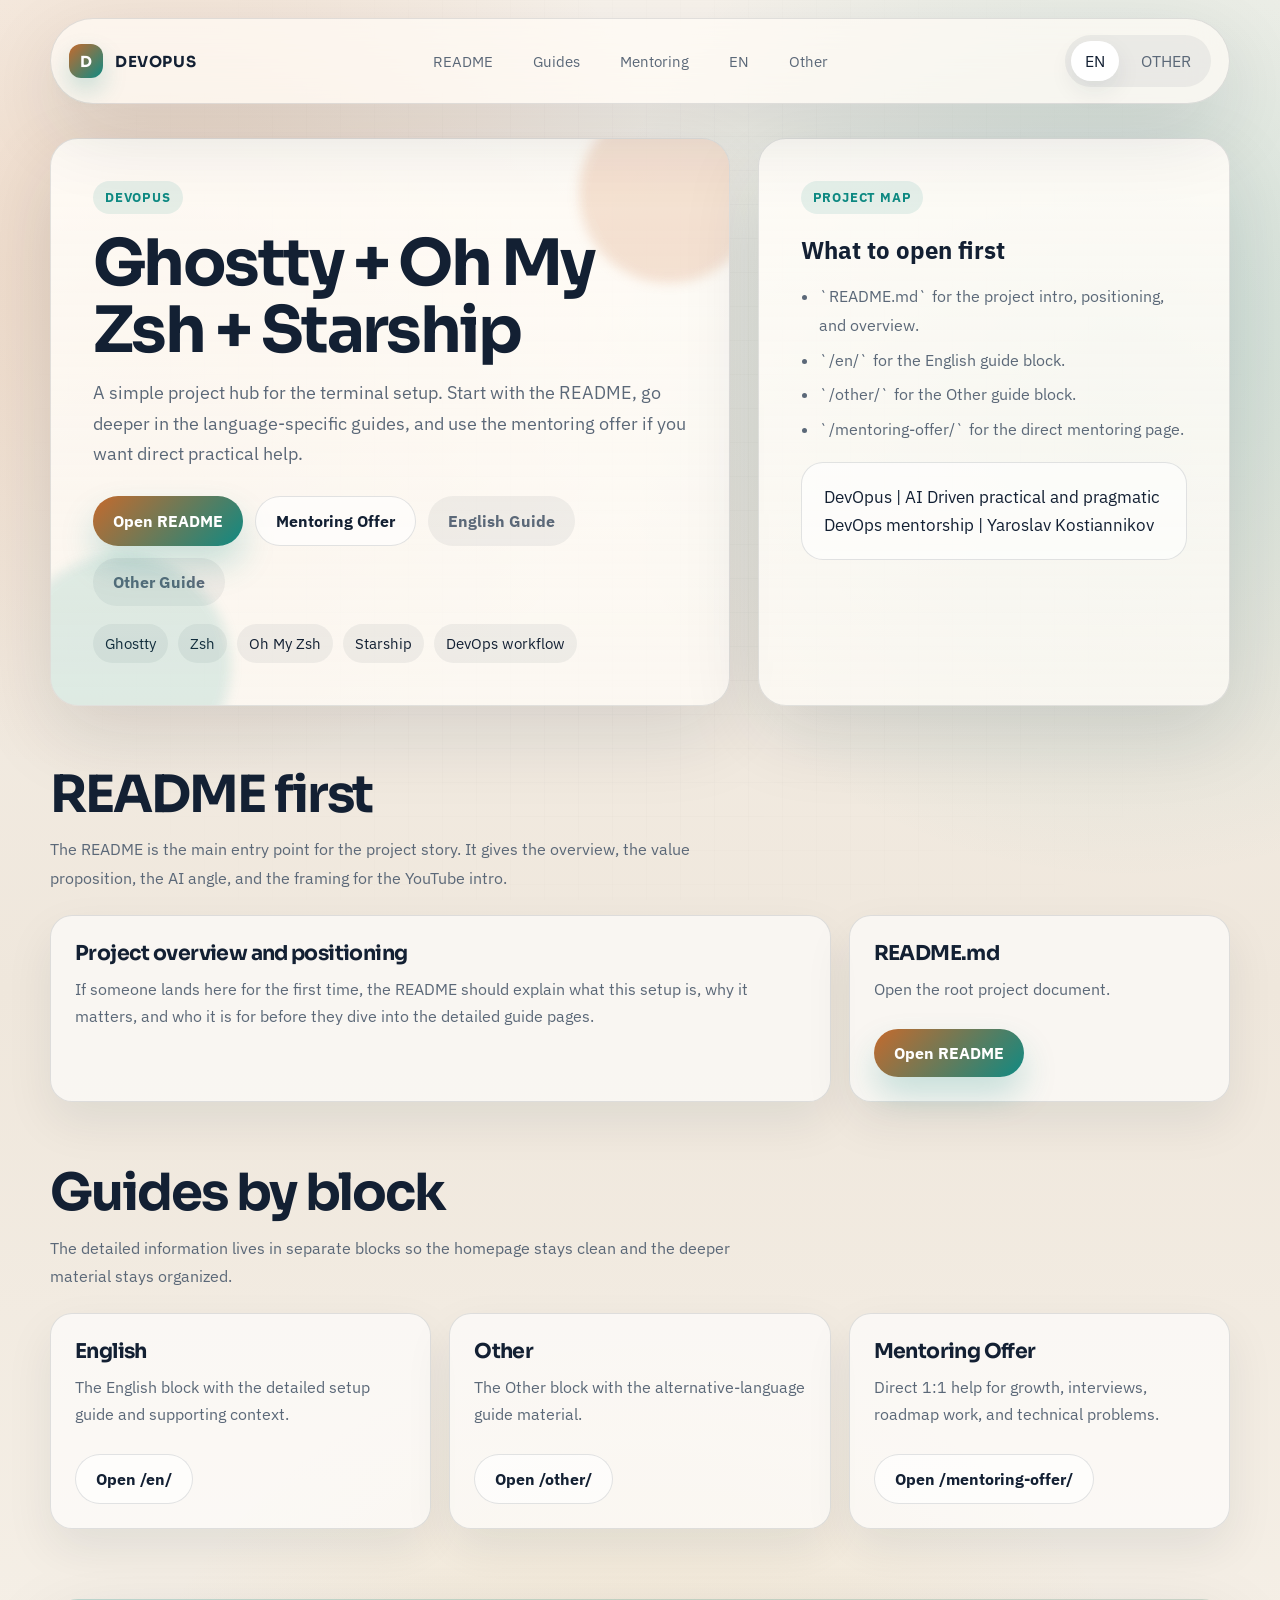
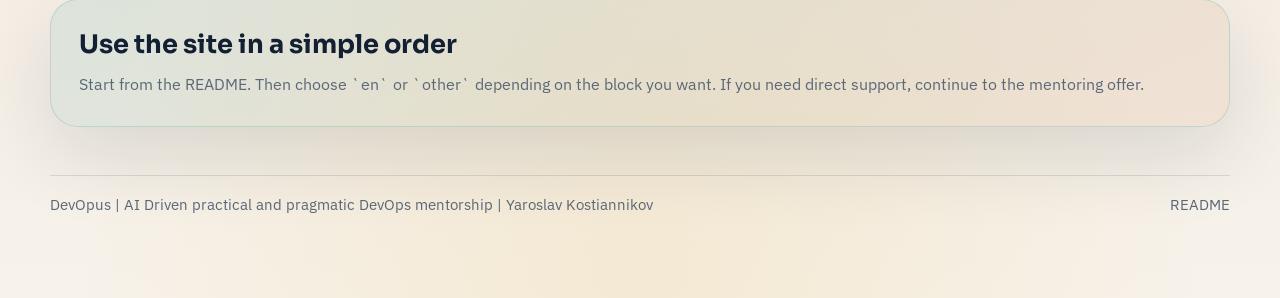
==== commit 08f735d1: "Update site details" ====
--- a/index.html
+++ b/index.html
@@ -1,390 +1,226 @@
 <!doctype html>
 <html lang="en" data-lang="en">
-    <head>
-        <meta charset="UTF-8" />
-        <meta name="viewport" content="width=device-width, initial-scale=1.0" />
-        <title>Ghostty + Oh My Zsh + Starship</title>
-        <meta
-            name="description"
-            content="A GitHub Pages landing site for a modern Ghostty, Zsh, Oh My Zsh, and Starship terminal workflow with an AI-assisted setup angle."
-        />
-        <link rel="preconnect" href="https://fonts.googleapis.com" />
-        <link rel="preconnect" href="https://fonts.gstatic.com" crossorigin />
-        <link
-            href="https://fonts.googleapis.com/css2?family=IBM+Plex+Mono:wght@400;500&family=IBM+Plex+Sans:wght@400;500;600;700&family=Sora:wght@600;700;800&display=swap"
-            rel="stylesheet"
-        />
-        <link rel="stylesheet" href="assets/site.css" />
-        <script src="assets/site.js" defer></script>
-    </head>
-    <body>
-        <div class="site-shell page">
-            <header class="site-header">
-                <div class="site-header__inner">
-                    <a class="brand" href="./">
-                        <span class="brand__mark">M</span>
-                        <span>Mentor Yarick</span>
-                    </a>
-                    <nav class="nav">
-                        <a href="#guides">Guides</a>
-                        <a href="#ai">AI</a>
-                        <a href="#mentoring">Mentoring</a>
-                        <a href="./en/">EN Page</a>
-                        <a href="./other/">Other Page</a>
-                    </nav>
-                    <div class="lang-switch" aria-label="Language switch">
-                        <button type="button" data-set-lang="en" aria-pressed="true">EN</button>
-                        <button type="button" data-set-lang="ru" aria-pressed="false">OTHER</button>
-                    </div>
-                </div>
-            </header>
-
-            <main>
-                <section class="hero">
-                    <article class="panel panel--hero reveal">
-                        <span class="panel__glow panel__glow--orange"></span>
-                        <span class="panel__glow panel__glow--teal"></span>
-
-                        <div class="lang-en">
-                            <span class="eyebrow">GitHub Pages-ready terminal landing page</span>
-                            <h1>
-                                Make the repo feel like a polished product, not just a folder of
-                                notes.
-                            </h1>
-                            <p class="lead">
-                                This site turns the project into a presentation layer for your
-                                YouTube content, your setup guide, and your DevOps positioning. It
-                                presents the stack, explains the value, connects the AI angle, and
-                                gives the mentoring offer a real place inside the repo.
-                            </p>
-                            <div class="hero-actions">
-                                <a class="button button--primary" href="./en/"
-                                    >Open English Guide</a
-                                >
-                                <a class="button button--secondary" href="./other/"
-                                    >Open Other Guide</a
-                                >
-                                <a class="button button--ghost" href="./mentring-offer/"
-                                    >See Mentoring Offer</a
-                                >
-                            </div>
-                        </div>
-
-                        <div class="lang-ru">
-                            <span class="eyebrow">GitHub Pages-сайт для терминального проекта</span>
-                            <h1>
-                                Сделайте репозиторий похожим на продукт, а не просто на папку с
-                                заметками.
-                            </h1>
-                            <p class="lead">
-                                Этот сайт превращает проект в презентационную площадку для
-                                YouTube-контента, гайда по сетапу и вашего DevOps-позиционирования.
-                                Он показывает стек, объясняет ценность, добавляет AI-угол и даёт
-                                mentoring-offer полноценное место внутри репозитория.
-                            </p>
-                            <div class="hero-actions">
-                                <a class="button button--primary" href="./en/"
-                                    >Открыть English Guide</a
-                                >
-                                <a class="button button--secondary" href="./other/"
-                                    >Открыть Other Guide</a
-                                >
-                                <a class="button button--ghost" href="./mentring-offer/"
-                                    >Открыть Mentoring Offer</a
-                                >
-                            </div>
-                        </div>
-
-                        <div class="metrics">
-                            <div class="metric">
-                                <strong>3</strong>
-                                <span class="lang-en"
-                                    >Public-facing pages: home, guides, mentoring.</span
-                                >
-                                <span class="lang-ru"
-                                    >Публичные страницы: главная, гайды, mentoring.</span
-                                >
-                            </div>
-                            <div class="metric">
-                                <strong>2</strong>
-                                <span class="lang-en"
-                                    >Languages presented directly from the same site.</span
-                                >
-                                <span class="lang-ru">Два языка прямо внутри одного сайта.</span>
-                            </div>
-                            <div class="metric">
-                                <strong>1</strong>
-                                <span class="lang-en"
-                                    >Clear DevOps positioning instead of generic docs.</span
-                                >
-                                <span class="lang-ru"
-                                    >Одно ясное DevOps-позиционирование вместо обычной
-                                    документации.</span
-                                >
-                            </div>
-                        </div>
-                    </article>
-
-                    <aside class="terminal-card reveal">
-                        <div class="terminal-window">
-                            <div class="terminal-window__bar">
-                                <span class="terminal-window__dot terminal-window__dot--red"></span>
-                                <span
-                                    class="terminal-window__dot terminal-window__dot--yellow"
-                                ></span>
-                                <span
-                                    class="terminal-window__dot terminal-window__dot--green"
-                                ></span>
-                            </div>
-                            <div class="terminal-window__body">
-                                <div class="terminal-line">$ brew install ghostty zsh starship</div>
-                                <div class="terminal-line terminal-line--accent">
-                                    $ ai refine --focus "speed + clarity"
-                                </div>
-                                <div class="terminal-line">$ open guide --lang en</div>
-                                <div class="terminal-line">$ open guide --lang other</div>
-                                <div class="terminal-line">$ launch mentoring-offer</div>
-                                <div class="terminal-line terminal-line--muted">
-                                    status: clean terminal, clear message, ready to publish
-                                </div>
-                            </div>
-                        </div>
-
-                        <div class="quote-card">
-                            <blockquote class="lang-en">
-                                Your terminal is not just where commands run. It is where technical
-                                confidence becomes visible.
-                            </blockquote>
-                            <blockquote class="lang-ru">
-                                Терминал — это не просто место, где выполняются команды. Это место,
-                                где становится видна техническая уверенность.
-                            </blockquote>
-                            <cite class="lang-en">Suggested positioning for the video intro</cite>
-                            <cite class="lang-ru">Подходящий тезис для вступления к видео</cite>
-                        </div>
-                    </aside>
-                </section>
-
-                <section class="section" id="guides">
-                    <div class="section-heading reveal">
-                        <h2 class="lang-en">Built to guide, not just decorate.</h2>
-                        <h2 class="lang-ru">
-                            Сделано не только для красоты, но и для понятного ведения по теме.
-                        </h2>
-                        <p class="lang-en">
-                            The site gives the repo a front door. Visitors understand what the stack
-                            is, why it matters, and where to go next depending on language and
-                            intent.
-                        </p>
-                        <p class="lang-ru">
-                            Сайт даёт репозиторию нормальный вход. Посетитель понимает, что это за
-                            стек, зачем он нужен и куда идти дальше в зависимости от языка и цели.
-                        </p>
-                    </div>
-
-                    <div class="card-grid">
-                        <article class="card card--4 reveal">
-                            <h3 class="lang-en">English guide</h3>
-                            <h3 class="lang-ru">English guide</h3>
-                            <p class="lang-en">
-                                A cleaner landing page for the main setup story: Ghostty, Zsh, Oh My
-                                Zsh, Starship, plugins, and the daily workflow angle.
-                            </p>
-                            <p class="lang-ru">
-                                Более чистая страница для основного сюжета сетапа: Ghostty, Zsh, Oh
-                                My Zsh, Starship, плагины и ежедневный workflow.
-                            </p>
-                            <div class="button-row">
-                                <a class="button button--secondary" href="./en/">Open /en/</a>
-                            </div>
-                        </article>
-
-                        <article class="card card--4 reveal">
-                            <h3 class="lang-en">Other guide</h3>
-                            <h3 class="lang-ru">Other guide</h3>
-                            <p class="lang-en">
-                                An Other-language page for the same idea, keeping the project
-                                accessible for a broader audience.
-                            </p>
-                            <p class="lang-ru">
-                                Страница в разделе Other для той же идеи, чтобы проект был доступнее
-                                более широкой аудитории.
-                            </p>
-                            <div class="button-row">
-                                <a class="button button--secondary" href="./other/">Open /other/</a>
-                            </div>
-                        </article>
-
-                        <article class="card card--4 reveal">
-                            <h3 class="lang-en">Mentoring offer</h3>
-                            <h3 class="lang-ru">Mentoring offer</h3>
-                            <p class="lang-en">
-                                The mentoring page is not floating somewhere else. It is part of the
-                                site, connected to the educational content and your personal offer.
-                            </p>
-                            <p class="lang-ru">
-                                Страница mentoring не висит отдельно где-то сбоку. Она встроена в
-                                сайт и связана и с обучающим контентом, и с вашим личным
-                                предложением.
-                            </p>
-                            <div class="button-row">
-                                <a class="button button--secondary" href="./mentring-offer/"
-                                    >Open /mentring-offer/</a
-                                >
-                            </div>
-                        </article>
-                    </div>
-                </section>
-
-                <section class="section" id="ai">
-                    <div class="section-heading reveal">
-                        <h2 class="lang-en">How AI fits the story</h2>
-                        <h2 class="lang-ru">Как сюда органично входит AI</h2>
-                        <p class="lang-en">
-                            AI should not be presented as magic. In this context, it is a practical
-                            accelerator for deciding, refining, documenting, and troubleshooting a
-                            terminal setup that actually matches the user.
-                        </p>
-                        <p class="lang-ru">
-                            AI не стоит подавать как магию. В этом контексте это практический
-                            ускоритель для выбора, доработки, документирования и диагностики
-                            терминального сетапа, который реально подходит человеку.
-                        </p>
-                    </div>
-
-                    <div class="steps">
-                        <article class="step reveal">
-                            <div class="step__number">1</div>
-                            <h3 class="lang-en">Choose the right stack</h3>
-                            <h3 class="lang-ru">Подобрать правильный стек</h3>
-                            <p class="lang-en">
-                                AI helps avoid random plugin collections and focuses on
-                                role-specific tooling.
-                            </p>
-                            <p class="lang-ru">
-                                AI помогает не собирать случайную коллекцию плагинов, а выбирать
-                                инструменты под роль.
-                            </p>
-                        </article>
-                        <article class="step reveal">
-                            <div class="step__number">2</div>
-                            <h3 class="lang-en">Draft the config</h3>
-                            <h3 class="lang-ru">Собрать первый черновик</h3>
-                            <p class="lang-en">
-                                It can generate starter versions of `.zshrc`, `starship.toml`,
-                                aliases, and prompt layout.
-                            </p>
-                            <p class="lang-ru">
-                                Он может сгенерировать первую версию `.zshrc`, `starship.toml`,
-                                алиасов и prompt-layout.
-                            </p>
-                        </article>
-                        <article class="step reveal">
-                            <div class="step__number">3</div>
-                            <h3 class="lang-en">Remove friction</h3>
-                            <h3 class="lang-ru">Убрать лишнее трение</h3>
-                            <p class="lang-en">
-                                AI is useful for startup profiling, prompt cleanup, font issues, and
-                                plugin conflicts.
-                            </p>
-                            <p class="lang-ru">
-                                AI полезен для анализа медленного старта, чистки prompt, проблем со
-                                шрифтами и конфликтов плагинов.
-                            </p>
-                        </article>
-                        <article class="step reveal">
-                            <div class="step__number">4</div>
-                            <h3 class="lang-en">Turn it into content</h3>
-                            <h3 class="lang-ru">Превратить это в контент</h3>
-                            <p class="lang-en">
-                                A personal setup becomes a guide, a video, a lead magnet, or a
-                                mentoring entry point.
-                            </p>
-                            <p class="lang-ru">
-                                Личный сетап превращается в гайд, видео, лид-магнит или входную
-                                точку в mentoring.
-                            </p>
-                        </article>
-                    </div>
-                </section>
-
-                <section class="section" id="mentoring">
-                    <div class="section-heading reveal">
-                        <h2 class="lang-en">
-                            The site now includes the mentoring offer as a real destination.
-                        </h2>
-                        <h2 class="lang-ru">
-                            Сайт теперь включает mentoring-offer как полноценную страницу, а не
-                            просто ссылку.
-                        </h2>
-                        <p class="lang-en">
-                            This is where the technical authority of the setup connects to a
-                            commercial next step. The repo becomes useful both for viewers and for
-                            potential clients.
-                        </p>
-                        <p class="lang-ru">
-                            Здесь техническая экспертность сетапа соединяется с коммерческим
-                            следующим шагом. Репозиторий становится полезным и зрителям, и
-                            потенциальным клиентам.
-                        </p>
-                    </div>
-
-                    <div class="card-grid">
-                        <article class="card card--6 reveal">
-                            <h3 class="lang-en">Offer preview</h3>
-                            <h3 class="lang-ru">Превью предложения</h3>
-                            <div class="pill-row">
-                                <span class="pill">30 min / EUR 59</span>
-                                <span class="pill">60 min / EUR 109</span>
-                                <span class="pill">90 min / EUR 159</span>
-                            </div>
-                            <p class="muted" style="margin-top: 16px">
-                                <span class="lang-en"
-                                    >Includes roadmap work, interview prep, DevOps troubleshooting,
-                                    and growth strategy.</span
-                                >
-                                <span class="lang-ru"
-                                    >Включает roadmap, подготовку к интервью, разбор DevOps-задач и
-                                    стратегию роста.</span
-                                >
-                            </p>
-                        </article>
-                        <article class="card card--6 reveal">
-                            <h3 class="lang-en">Why it matters on the homepage</h3>
-                            <h3 class="lang-ru">Почему это важно прямо на главной</h3>
-                            <p class="lang-en">
-                                Visitors should not need to guess whether there is a deeper way to
-                                work with you. The site now makes that path visible while keeping
-                                the educational value first.
-                            </p>
-                            <p class="lang-ru">
-                                Посетитель не должен догадываться, можно ли с вами работать глубже.
-                                Теперь этот путь виден сразу, при этом образовательная ценность
-                                остаётся на первом месте.
-                            </p>
-                            <div class="button-row">
-                                <a class="button button--primary" href="./mentring-offer/"
-                                    >Go to Mentoring Page</a
-                                >
-                            </div>
-                        </article>
-                    </div>
-                </section>
-            </main>
-
-            <footer class="site-footer">
-                <div class="site-footer__inner">
-                    <span class="lang-en"
-                        >Static site from the repo root. Publish with GitHub Pages from the main
-                        branch.</span
-                    >
-                    <span class="lang-ru"
-                        >Статический сайт из корня репозитория. Публикуется через GitHub Pages из
-                        основной ветки.</span
-                    >
-                    <a href="./README.md">README</a>
-                </div>
-            </footer>
+  <head>
+    <meta charset="UTF-8">
+    <meta name="viewport" content="width=device-width, initial-scale=1.0">
+    <title>DevOpus | AI Driven practical and pragmatic DevOps mentorship | Yaroslav Kostiannikov</title>
+    <meta
+      name="description"
+      content="DevOpus project hub for the Ghostty, Oh My Zsh, and Starship setup. Start from the README, continue into the English or Other guide, and open the mentoring offer when you want direct help."
+    >
+    <link rel="preconnect" href="https://fonts.googleapis.com">
+    <link rel="preconnect" href="https://fonts.gstatic.com" crossorigin>
+    <link
+      href="https://fonts.googleapis.com/css2?family=IBM+Plex+Mono:wght@400;500&family=IBM+Plex+Sans:wght@400;500;600;700&family=Sora:wght@600;700;800&display=swap"
+      rel="stylesheet"
+    >
+    <link rel="stylesheet" href="assets/site.css">
+    <script src="assets/site.js" defer></script>
+  </head>
+  <body>
+    <div class="site-shell page">
+      <header class="site-header">
+        <div class="site-header__inner">
+          <a class="brand" href="./">
+            <span class="brand__mark">D</span>
+            <span>DevOpus</span>
+          </a>
+          <nav class="nav">
+            <a href="#readme">README</a>
+            <a href="#guides">Guides</a>
+            <a href="#mentoring">Mentoring</a>
+            <a href="./en/">EN</a>
+            <a href="./other/">Other</a>
+          </nav>
+          <div class="lang-switch" aria-label="Language switch">
+            <button type="button" data-set-lang="en" aria-pressed="true">EN</button>
+            <button type="button" data-set-lang="ru" aria-pressed="false">OTHER</button>
+          </div>
         </div>
-    </body>
+      </header>
+
+      <main>
+        <section class="hero">
+          <article class="panel panel--hero reveal">
+            <span class="panel__glow panel__glow--orange"></span>
+            <span class="panel__glow panel__glow--teal"></span>
+
+            <div class="lang-en">
+              <span class="eyebrow">DevOpus</span>
+              <h1>Ghostty + Oh My Zsh + Starship</h1>
+              <p class="lead">
+                A simple project hub for the terminal setup. Start with the README, go deeper in the
+                language-specific guides, and use the mentoring offer if you want direct practical help.
+              </p>
+              <div class="hero-actions">
+                <a class="button button--primary" href="./README.md">Open README</a>
+                <a class="button button--secondary" href="./mentoring-offer/">Mentoring Offer</a>
+                <a class="button button--ghost" href="./en/">English Guide</a>
+                <a class="button button--ghost" href="./other/">Other Guide</a>
+              </div>
+            </div>
+
+            <div class="lang-ru">
+              <span class="eyebrow">DevOpus</span>
+              <h1>Ghostty + Oh My Zsh + Starship</h1>
+              <p class="lead">
+                Простой hub для проекта с терминальным сетапом. Начните с README, затем переходите в
+                language-specific guides, а если нужна прямая практическая помощь, открывайте mentoring offer.
+              </p>
+              <div class="hero-actions">
+                <a class="button button--primary" href="./README.md">Открыть README</a>
+                <a class="button button--secondary" href="./mentoring-offer/">Mentoring Offer</a>
+                <a class="button button--ghost" href="./en/">English Guide</a>
+                <a class="button button--ghost" href="./other/">Other Guide</a>
+              </div>
+            </div>
+
+            <div class="pill-row">
+              <span class="pill">Ghostty</span>
+              <span class="pill">Zsh</span>
+              <span class="pill">Oh My Zsh</span>
+              <span class="pill">Starship</span>
+              <span class="pill">DevOps workflow</span>
+            </div>
+          </article>
+
+          <aside class="panel panel--hero reveal">
+            <div class="lang-en">
+              <span class="eyebrow">Project Map</span>
+              <h2 style="margin-bottom: 10px;">What to open first</h2>
+              <ul class="detail-list">
+                <li>`README.md` for the project intro, positioning, and overview.</li>
+                <li>`/en/` for the English guide block.</li>
+                <li>`/other/` for the Other guide block.</li>
+                <li>`/mentoring-offer/` for the direct mentoring page.</li>
+              </ul>
+            </div>
+            <div class="lang-ru">
+              <span class="eyebrow">Project Map</span>
+              <h2 style="margin-bottom: 10px;">Что открывать сначала</h2>
+              <ul class="detail-list">
+                <li>`README.md` для интро, позиционирования и общего обзора проекта.</li>
+                <li>`/en/` для English guide block.</li>
+                <li>`/other/` для Other guide block.</li>
+                <li>`/mentoring-offer/` для страницы mentoring.</li>
+              </ul>
+            </div>
+
+            <div class="quote-card" style="margin-top: 18px;">
+              <blockquote class="lang-en">
+                DevOpus | AI Driven practical and pragmatic DevOps mentorship | Yaroslav Kostiannikov
+              </blockquote>
+              <blockquote class="lang-ru">
+                DevOpus | AI Driven practical and pragmatic DevOps mentorship | Yaroslav Kostiannikov
+              </blockquote>
+            </div>
+          </aside>
+        </section>
+
+        <section class="section" id="readme">
+          <div class="section-heading reveal">
+            <h2 class="lang-en">README first</h2>
+            <h2 class="lang-ru">Сначала README</h2>
+            <p class="lang-en">
+              The README is the main entry point for the project story. It gives the overview, the value
+              proposition, the AI angle, and the framing for the YouTube intro.
+            </p>
+            <p class="lang-ru">
+              README — это главный вход в историю проекта. Там находится общий обзор, ценностное
+              позиционирование, AI angle и framing для вступления к YouTube-видео.
+            </p>
+          </div>
+
+          <div class="card-grid">
+            <article class="card card--8 reveal">
+              <h3 class="lang-en">Project overview and positioning</h3>
+              <h3 class="lang-ru">Обзор проекта и позиционирование</h3>
+              <p class="lang-en">
+                If someone lands here for the first time, the README should explain what this setup is,
+                why it matters, and who it is for before they dive into the detailed guide pages.
+              </p>
+              <p class="lang-ru">
+                Если человек попадает сюда впервые, именно README должен объяснить, что это за сетап,
+                зачем он нужен и для кого он сделан, до перехода к подробным guide pages.
+              </p>
+            </article>
+            <article class="card card--4 reveal">
+              <h3>README.md</h3>
+              <p class="lang-en">Open the root project document.</p>
+              <p class="lang-ru">Откройте основной документ проекта.</p>
+              <div class="button-row">
+                <a class="button button--primary" href="./README.md">Open README</a>
+              </div>
+            </article>
+          </div>
+        </section>
+
+        <section class="section" id="guides">
+          <div class="section-heading reveal">
+            <h2 class="lang-en">Guides by block</h2>
+            <h2 class="lang-ru">Гайды по блокам</h2>
+            <p class="lang-en">
+              The detailed information lives in separate blocks so the homepage stays clean and the deeper
+              material stays organized.
+            </p>
+            <p class="lang-ru">
+              Подробная информация вынесена в отдельные блоки, чтобы главная страница оставалась чистой,
+              а глубокий материал был организованнее.
+            </p>
+          </div>
+
+          <div class="card-grid">
+            <article class="card card--4 reveal">
+              <h3>English</h3>
+              <p class="lang-en">The English block with the detailed setup guide and supporting context.</p>
+              <p class="lang-ru">English block с подробным setup guide и дополнительным контекстом.</p>
+              <div class="button-row">
+                <a class="button button--secondary" href="./en/">Open /en/</a>
+              </div>
+            </article>
+
+            <article class="card card--4 reveal">
+              <h3>Other</h3>
+              <p class="lang-en">The Other block with the alternative-language guide material.</p>
+              <p class="lang-ru">Other block с альтернативным guide material.</p>
+              <div class="button-row">
+                <a class="button button--secondary" href="./other/">Open /other/</a>
+              </div>
+            </article>
+
+            <article class="card card--4 reveal" id="mentoring">
+              <h3>Mentoring Offer</h3>
+              <p class="lang-en">Direct 1:1 help for growth, interviews, roadmap work, and technical problems.</p>
+              <p class="lang-ru">Прямая 1:1-помощь для роста, интервью, roadmap и технических задач.</p>
+              <div class="button-row">
+                <a class="button button--secondary" href="./mentoring-offer/">Open /mentoring-offer/</a>
+              </div>
+            </article>
+          </div>
+        </section>
+
+        <section class="section">
+          <div class="cta-band reveal">
+            <h3 class="lang-en">Use the site in a simple order</h3>
+            <h3 class="lang-ru">Используйте сайт в простом порядке</h3>
+            <p class="lang-en">
+              Start from the README. Then choose `en` or `other` depending on the block you want. If you
+              need direct support, continue to the mentoring offer.
+            </p>
+            <p class="lang-ru">
+              Начните с README. Затем выберите `en` или `other` в зависимости от нужного блока. Если
+              нужна прямая поддержка, переходите в mentoring offer.
+            </p>
+          </div>
+        </section>
+      </main>
+
+      <footer class="site-footer">
+        <div class="site-footer__inner">
+          <span>DevOpus | AI Driven practical and pragmatic DevOps mentorship | Yaroslav Kostiannikov</span>
+          <a href="./README.md">README</a>
+        </div>
+      </footer>
+    </div>
+  </body>
 </html>
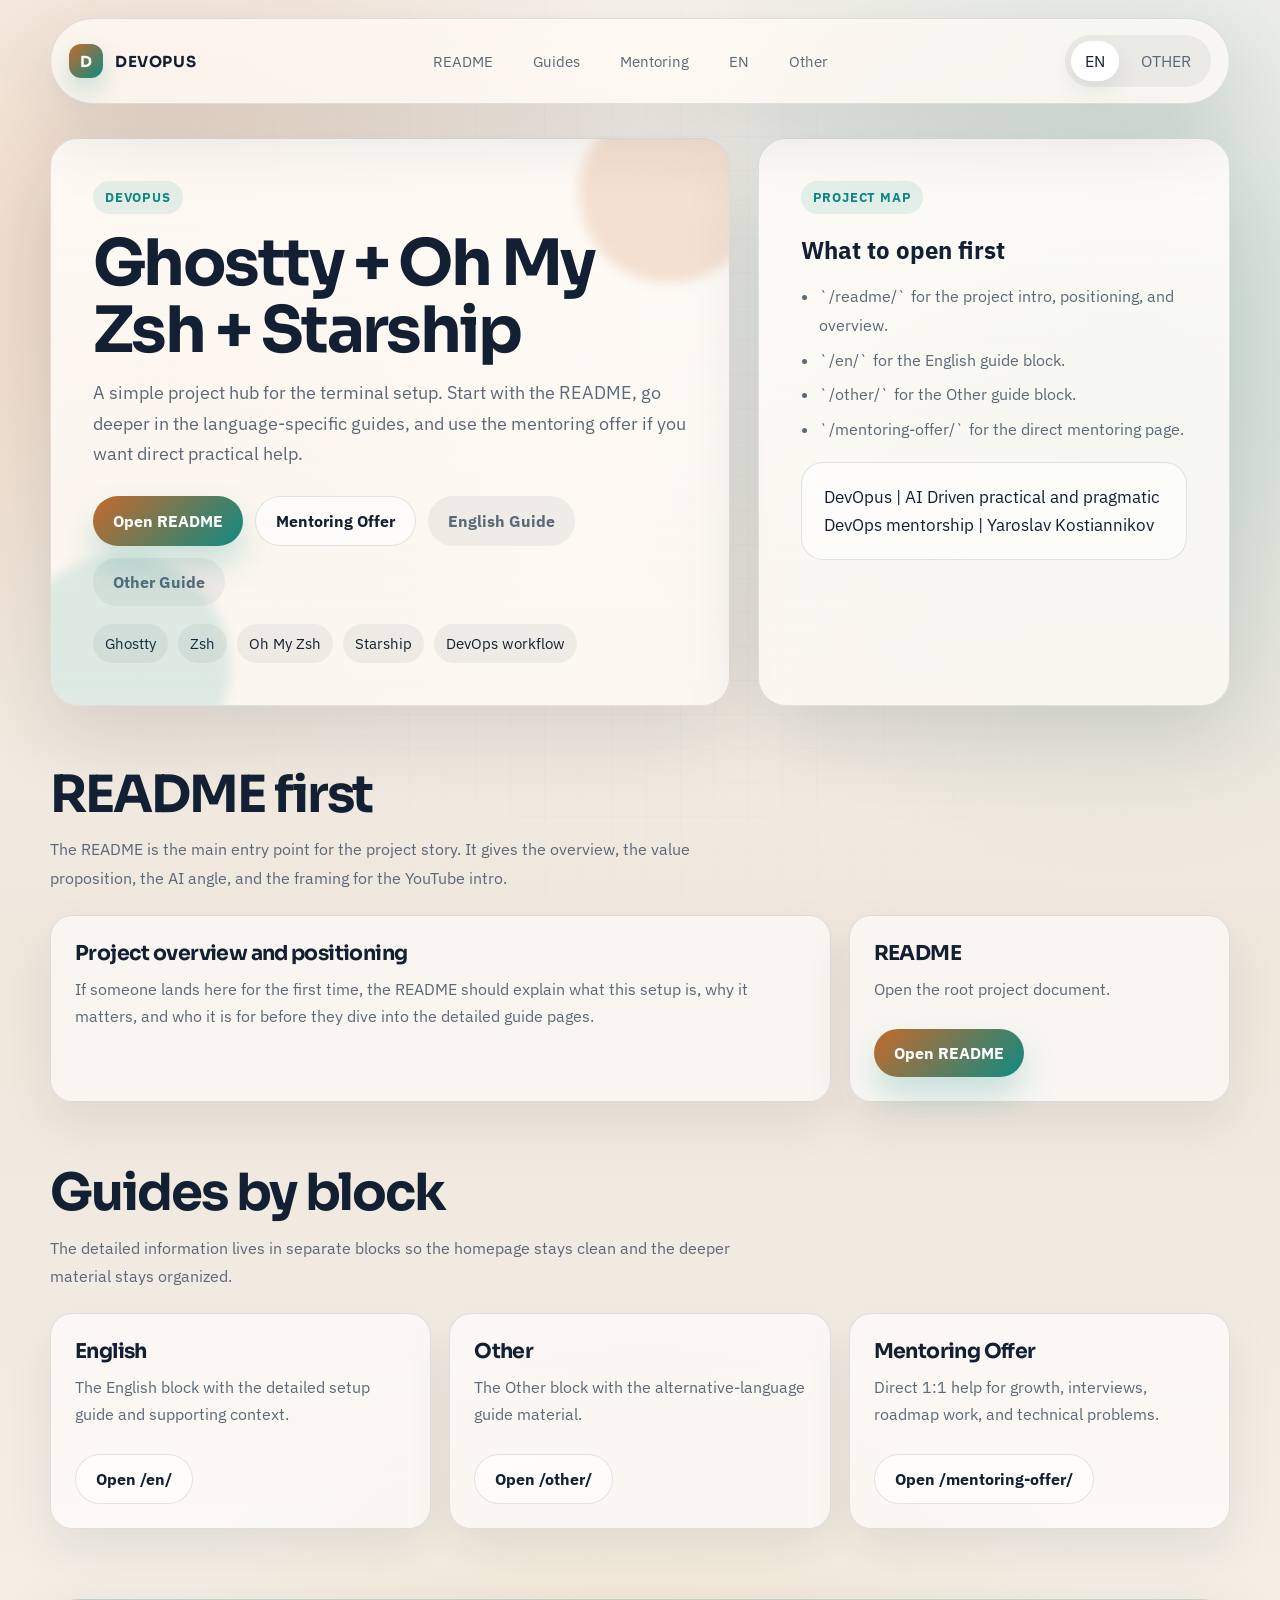
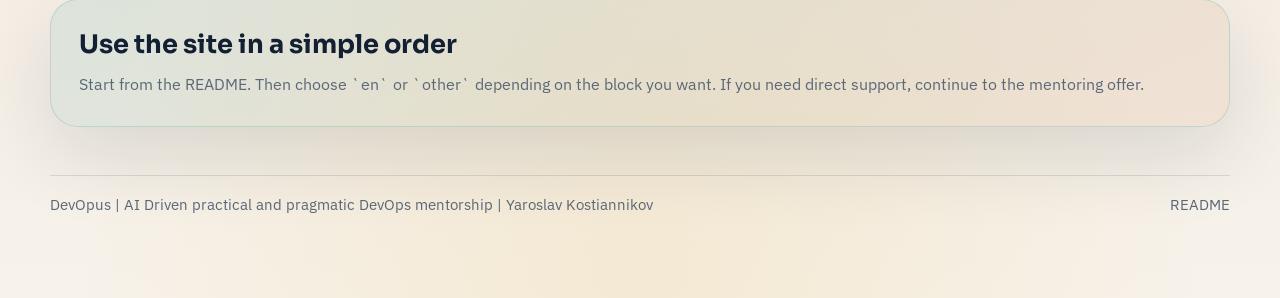
==== commit f61d5d33: "Update site details, extended readme page" ====
--- a/index.html
+++ b/index.html
@@ -1,226 +1,265 @@
 <!doctype html>
 <html lang="en" data-lang="en">
-  <head>
-    <meta charset="UTF-8">
-    <meta name="viewport" content="width=device-width, initial-scale=1.0">
-    <title>DevOpus | AI Driven practical and pragmatic DevOps mentorship | Yaroslav Kostiannikov</title>
-    <meta
-      name="description"
-      content="DevOpus project hub for the Ghostty, Oh My Zsh, and Starship setup. Start from the README, continue into the English or Other guide, and open the mentoring offer when you want direct help."
-    >
-    <link rel="preconnect" href="https://fonts.googleapis.com">
-    <link rel="preconnect" href="https://fonts.gstatic.com" crossorigin>
-    <link
-      href="https://fonts.googleapis.com/css2?family=IBM+Plex+Mono:wght@400;500&family=IBM+Plex+Sans:wght@400;500;600;700&family=Sora:wght@600;700;800&display=swap"
-      rel="stylesheet"
-    >
-    <link rel="stylesheet" href="assets/site.css">
-    <script src="assets/site.js" defer></script>
-  </head>
-  <body>
-    <div class="site-shell page">
-      <header class="site-header">
-        <div class="site-header__inner">
-          <a class="brand" href="./">
-            <span class="brand__mark">D</span>
-            <span>DevOpus</span>
-          </a>
-          <nav class="nav">
-            <a href="#readme">README</a>
-            <a href="#guides">Guides</a>
-            <a href="#mentoring">Mentoring</a>
-            <a href="./en/">EN</a>
-            <a href="./other/">Other</a>
-          </nav>
-          <div class="lang-switch" aria-label="Language switch">
-            <button type="button" data-set-lang="en" aria-pressed="true">EN</button>
-            <button type="button" data-set-lang="ru" aria-pressed="false">OTHER</button>
-          </div>
+    <head>
+        <meta charset="UTF-8" />
+        <meta name="viewport" content="width=device-width, initial-scale=1.0" />
+        <title>
+            DevOpus | AI Driven practical and pragmatic DevOps mentorship | Yaroslav Kostiannikov
+        </title>
+        <meta
+            name="description"
+            content="DevOpus project hub for the Ghostty, Oh My Zsh, and Starship setup. Start from the README, continue into the English or Other guide, and open the mentoring offer when you want direct help."
+        />
+        <link rel="preconnect" href="https://fonts.googleapis.com" />
+        <link rel="preconnect" href="https://fonts.gstatic.com" crossorigin />
+        <link
+            href="https://fonts.googleapis.com/css2?family=IBM+Plex+Mono:wght@400;500&family=IBM+Plex+Sans:wght@400;500;600;700&family=Sora:wght@600;700;800&display=swap"
+            rel="stylesheet"
+        />
+        <link rel="stylesheet" href="assets/site.css" />
+        <script src="assets/site.js" defer></script>
+    </head>
+    <body>
+        <div class="site-shell page">
+            <header class="site-header">
+                <div class="site-header__inner">
+                    <a class="brand" href="./">
+                        <span class="brand__mark">D</span>
+                        <span>DevOpus</span>
+                    </a>
+                    <nav class="nav">
+                        <a href="#readme">README</a>
+                        <a href="#guides">Guides</a>
+                        <a href="#mentoring">Mentoring</a>
+                        <a href="./en/">EN</a>
+                        <a href="./other/">Other</a>
+                    </nav>
+                    <div class="lang-switch" aria-label="Language switch">
+                        <button type="button" data-set-lang="en" aria-pressed="true">EN</button>
+                        <button type="button" data-set-lang="ru" aria-pressed="false">OTHER</button>
+                    </div>
+                </div>
+            </header>
+
+            <main>
+                <section class="hero">
+                    <article class="panel panel--hero reveal">
+                        <span class="panel__glow panel__glow--orange"></span>
+                        <span class="panel__glow panel__glow--teal"></span>
+
+                        <div class="lang-en">
+                            <span class="eyebrow">DevOpus</span>
+                            <h1>Ghostty + Oh My Zsh + Starship</h1>
+                            <p class="lead">
+                                A simple project hub for the terminal setup. Start with the README,
+                                go deeper in the language-specific guides, and use the mentoring
+                                offer if you want direct practical help.
+                            </p>
+                            <div class="hero-actions">
+                                <a class="button button--primary" href="./readme/">Open README</a>
+                                <a class="button button--secondary" href="./mentoring-offer/"
+                                    >Mentoring Offer</a
+                                >
+                                <a class="button button--ghost" href="./en/">English Guide</a>
+                                <a class="button button--ghost" href="./other/">Other Guide</a>
+                            </div>
+                        </div>
+
+                        <div class="lang-ru">
+                            <span class="eyebrow">DevOpus</span>
+                            <h1>Ghostty + Oh My Zsh + Starship</h1>
+                            <p class="lead">
+                                Простой hub для проекта с терминальным сетапом. Начните с README,
+                                затем переходите в language-specific guides, а если нужна прямая
+                                практическая помощь, открывайте mentoring offer.
+                            </p>
+                            <div class="hero-actions">
+                                <a class="button button--primary" href="./readme/"
+                                    >Открыть README</a
+                                >
+                                <a class="button button--secondary" href="./mentoring-offer/"
+                                    >Mentoring Offer</a
+                                >
+                                <a class="button button--ghost" href="./en/">English Guide</a>
+                                <a class="button button--ghost" href="./other/">Other Guide</a>
+                            </div>
+                        </div>
+
+                        <div class="pill-row">
+                            <span class="pill">Ghostty</span>
+                            <span class="pill">Zsh</span>
+                            <span class="pill">Oh My Zsh</span>
+                            <span class="pill">Starship</span>
+                            <span class="pill">DevOps workflow</span>
+                        </div>
+                    </article>
+
+                    <aside class="panel panel--hero reveal">
+                        <div class="lang-en">
+                            <span class="eyebrow">Project Map</span>
+                            <h2 style="margin-bottom: 10px">What to open first</h2>
+                            <ul class="detail-list">
+                                <li>
+                                    `/readme/` for the project intro, positioning, and overview.
+                                </li>
+                                <li>`/en/` for the English guide block.</li>
+                                <li>`/other/` for the Other guide block.</li>
+                                <li>`/mentoring-offer/` for the direct mentoring page.</li>
+                            </ul>
+                        </div>
+                        <div class="lang-ru">
+                            <span class="eyebrow">Project Map</span>
+                            <h2 style="margin-bottom: 10px">Что открывать сначала</h2>
+                            <ul class="detail-list">
+                                <li>
+                                    `/readme/` для интро, позиционирования и общего обзора проекта.
+                                </li>
+                                <li>`/en/` для English guide block.</li>
+                                <li>`/other/` для Other guide block.</li>
+                                <li>`/mentoring-offer/` для страницы mentoring.</li>
+                            </ul>
+                        </div>
+
+                        <div class="quote-card" style="margin-top: 18px">
+                            <blockquote class="lang-en">
+                                DevOpus | AI Driven practical and pragmatic DevOps mentorship |
+                                Yaroslav Kostiannikov
+                            </blockquote>
+                            <blockquote class="lang-ru">
+                                DevOpus | AI Driven practical and pragmatic DevOps mentorship |
+                                Yaroslav Kostiannikov
+                            </blockquote>
+                        </div>
+                    </aside>
+                </section>
+
+                <section class="section" id="readme">
+                    <div class="section-heading reveal">
+                        <h2 class="lang-en">README first</h2>
+                        <h2 class="lang-ru">Сначала README</h2>
+                        <p class="lang-en">
+                            The README is the main entry point for the project story. It gives the
+                            overview, the value proposition, the AI angle, and the framing for the
+                            YouTube intro.
+                        </p>
+                        <p class="lang-ru">
+                            README — это главный вход в историю проекта. Там находится общий обзор,
+                            ценностное позиционирование, AI angle и framing для вступления к
+                            YouTube-видео.
+                        </p>
+                    </div>
+
+                    <div class="card-grid">
+                        <article class="card card--8 reveal">
+                            <h3 class="lang-en">Project overview and positioning</h3>
+                            <h3 class="lang-ru">Обзор проекта и позиционирование</h3>
+                            <p class="lang-en">
+                                If someone lands here for the first time, the README should explain
+                                what this setup is, why it matters, and who it is for before they
+                                dive into the detailed guide pages.
+                            </p>
+                            <p class="lang-ru">
+                                Если человек попадает сюда впервые, именно README должен объяснить,
+                                что это за сетап, зачем он нужен и для кого он сделан, до перехода к
+                                подробным guide pages.
+                            </p>
+                        </article>
+                        <article class="card card--4 reveal">
+                            <h3>README</h3>
+                            <p class="lang-en">Open the root project document.</p>
+                            <p class="lang-ru">Откройте основной документ проекта.</p>
+                            <div class="button-row">
+                                <a class="button button--primary" href="./readme/">Open README</a>
+                            </div>
+                        </article>
+                    </div>
+                </section>
+
+                <section class="section" id="guides">
+                    <div class="section-heading reveal">
+                        <h2 class="lang-en">Guides by block</h2>
+                        <h2 class="lang-ru">Гайды по блокам</h2>
+                        <p class="lang-en">
+                            The detailed information lives in separate blocks so the homepage stays
+                            clean and the deeper material stays organized.
+                        </p>
+                        <p class="lang-ru">
+                            Подробная информация вынесена в отдельные блоки, чтобы главная страница
+                            оставалась чистой, а глубокий материал был организованнее.
+                        </p>
+                    </div>
+
+                    <div class="card-grid">
+                        <article class="card card--4 reveal">
+                            <h3>English</h3>
+                            <p class="lang-en">
+                                The English block with the detailed setup guide and supporting
+                                context.
+                            </p>
+                            <p class="lang-ru">
+                                English block с подробным setup guide и дополнительным контекстом.
+                            </p>
+                            <div class="button-row">
+                                <a class="button button--secondary" href="./en/">Open /en/</a>
+                            </div>
+                        </article>
+
+                        <article class="card card--4 reveal">
+                            <h3>Other</h3>
+                            <p class="lang-en">
+                                The Other block with the alternative-language guide material.
+                            </p>
+                            <p class="lang-ru">Other block с альтернативным guide material.</p>
+                            <div class="button-row">
+                                <a class="button button--secondary" href="./other/">Open /other/</a>
+                            </div>
+                        </article>
+
+                        <article class="card card--4 reveal" id="mentoring">
+                            <h3>Mentoring Offer</h3>
+                            <p class="lang-en">
+                                Direct 1:1 help for growth, interviews, roadmap work, and technical
+                                problems.
+                            </p>
+                            <p class="lang-ru">
+                                Прямая 1:1-помощь для роста, интервью, roadmap и технических задач.
+                            </p>
+                            <div class="button-row">
+                                <a class="button button--secondary" href="./mentoring-offer/"
+                                    >Open /mentoring-offer/</a
+                                >
+                            </div>
+                        </article>
+                    </div>
+                </section>
+
+                <section class="section">
+                    <div class="cta-band reveal">
+                        <h3 class="lang-en">Use the site in a simple order</h3>
+                        <h3 class="lang-ru">Используйте сайт в простом порядке</h3>
+                        <p class="lang-en">
+                            Start from the README. Then choose `en` or `other` depending on the
+                            block you want. If you need direct support, continue to the mentoring
+                            offer.
+                        </p>
+                        <p class="lang-ru">
+                            Начните с README. Затем выберите `en` или `other` в зависимости от
+                            нужного блока. Если нужна прямая поддержка, переходите в mentoring
+                            offer.
+                        </p>
+                    </div>
+                </section>
+            </main>
+
+            <footer class="site-footer">
+                <div class="site-footer__inner">
+                    <span
+                        >DevOpus | AI Driven practical and pragmatic DevOps mentorship | Yaroslav
+                        Kostiannikov</span
+                    >
+                    <a href="./readme/">README</a>
+                </div>
+            </footer>
         </div>
-      </header>
-
-      <main>
-        <section class="hero">
-          <article class="panel panel--hero reveal">
-            <span class="panel__glow panel__glow--orange"></span>
-            <span class="panel__glow panel__glow--teal"></span>
-
-            <div class="lang-en">
-              <span class="eyebrow">DevOpus</span>
-              <h1>Ghostty + Oh My Zsh + Starship</h1>
-              <p class="lead">
-                A simple project hub for the terminal setup. Start with the README, go deeper in the
-                language-specific guides, and use the mentoring offer if you want direct practical help.
-              </p>
-              <div class="hero-actions">
-                <a class="button button--primary" href="./README.md">Open README</a>
-                <a class="button button--secondary" href="./mentoring-offer/">Mentoring Offer</a>
-                <a class="button button--ghost" href="./en/">English Guide</a>
-                <a class="button button--ghost" href="./other/">Other Guide</a>
-              </div>
-            </div>
-
-            <div class="lang-ru">
-              <span class="eyebrow">DevOpus</span>
-              <h1>Ghostty + Oh My Zsh + Starship</h1>
-              <p class="lead">
-                Простой hub для проекта с терминальным сетапом. Начните с README, затем переходите в
-                language-specific guides, а если нужна прямая практическая помощь, открывайте mentoring offer.
-              </p>
-              <div class="hero-actions">
-                <a class="button button--primary" href="./README.md">Открыть README</a>
-                <a class="button button--secondary" href="./mentoring-offer/">Mentoring Offer</a>
-                <a class="button button--ghost" href="./en/">English Guide</a>
-                <a class="button button--ghost" href="./other/">Other Guide</a>
-              </div>
-            </div>
-
-            <div class="pill-row">
-              <span class="pill">Ghostty</span>
-              <span class="pill">Zsh</span>
-              <span class="pill">Oh My Zsh</span>
-              <span class="pill">Starship</span>
-              <span class="pill">DevOps workflow</span>
-            </div>
-          </article>
-
-          <aside class="panel panel--hero reveal">
-            <div class="lang-en">
-              <span class="eyebrow">Project Map</span>
-              <h2 style="margin-bottom: 10px;">What to open first</h2>
-              <ul class="detail-list">
-                <li>`README.md` for the project intro, positioning, and overview.</li>
-                <li>`/en/` for the English guide block.</li>
-                <li>`/other/` for the Other guide block.</li>
-                <li>`/mentoring-offer/` for the direct mentoring page.</li>
-              </ul>
-            </div>
-            <div class="lang-ru">
-              <span class="eyebrow">Project Map</span>
-              <h2 style="margin-bottom: 10px;">Что открывать сначала</h2>
-              <ul class="detail-list">
-                <li>`README.md` для интро, позиционирования и общего обзора проекта.</li>
-                <li>`/en/` для English guide block.</li>
-                <li>`/other/` для Other guide block.</li>
-                <li>`/mentoring-offer/` для страницы mentoring.</li>
-              </ul>
-            </div>
-
-            <div class="quote-card" style="margin-top: 18px;">
-              <blockquote class="lang-en">
-                DevOpus | AI Driven practical and pragmatic DevOps mentorship | Yaroslav Kostiannikov
-              </blockquote>
-              <blockquote class="lang-ru">
-                DevOpus | AI Driven practical and pragmatic DevOps mentorship | Yaroslav Kostiannikov
-              </blockquote>
-            </div>
-          </aside>
-        </section>
-
-        <section class="section" id="readme">
-          <div class="section-heading reveal">
-            <h2 class="lang-en">README first</h2>
-            <h2 class="lang-ru">Сначала README</h2>
-            <p class="lang-en">
-              The README is the main entry point for the project story. It gives the overview, the value
-              proposition, the AI angle, and the framing for the YouTube intro.
-            </p>
-            <p class="lang-ru">
-              README — это главный вход в историю проекта. Там находится общий обзор, ценностное
-              позиционирование, AI angle и framing для вступления к YouTube-видео.
-            </p>
-          </div>
-
-          <div class="card-grid">
-            <article class="card card--8 reveal">
-              <h3 class="lang-en">Project overview and positioning</h3>
-              <h3 class="lang-ru">Обзор проекта и позиционирование</h3>
-              <p class="lang-en">
-                If someone lands here for the first time, the README should explain what this setup is,
-                why it matters, and who it is for before they dive into the detailed guide pages.
-              </p>
-              <p class="lang-ru">
-                Если человек попадает сюда впервые, именно README должен объяснить, что это за сетап,
-                зачем он нужен и для кого он сделан, до перехода к подробным guide pages.
-              </p>
-            </article>
-            <article class="card card--4 reveal">
-              <h3>README.md</h3>
-              <p class="lang-en">Open the root project document.</p>
-              <p class="lang-ru">Откройте основной документ проекта.</p>
-              <div class="button-row">
-                <a class="button button--primary" href="./README.md">Open README</a>
-              </div>
-            </article>
-          </div>
-        </section>
-
-        <section class="section" id="guides">
-          <div class="section-heading reveal">
-            <h2 class="lang-en">Guides by block</h2>
-            <h2 class="lang-ru">Гайды по блокам</h2>
-            <p class="lang-en">
-              The detailed information lives in separate blocks so the homepage stays clean and the deeper
-              material stays organized.
-            </p>
-            <p class="lang-ru">
-              Подробная информация вынесена в отдельные блоки, чтобы главная страница оставалась чистой,
-              а глубокий материал был организованнее.
-            </p>
-          </div>
-
-          <div class="card-grid">
-            <article class="card card--4 reveal">
-              <h3>English</h3>
-              <p class="lang-en">The English block with the detailed setup guide and supporting context.</p>
-              <p class="lang-ru">English block с подробным setup guide и дополнительным контекстом.</p>
-              <div class="button-row">
-                <a class="button button--secondary" href="./en/">Open /en/</a>
-              </div>
-            </article>
-
-            <article class="card card--4 reveal">
-              <h3>Other</h3>
-              <p class="lang-en">The Other block with the alternative-language guide material.</p>
-              <p class="lang-ru">Other block с альтернативным guide material.</p>
-              <div class="button-row">
-                <a class="button button--secondary" href="./other/">Open /other/</a>
-              </div>
-            </article>
-
-            <article class="card card--4 reveal" id="mentoring">
-              <h3>Mentoring Offer</h3>
-              <p class="lang-en">Direct 1:1 help for growth, interviews, roadmap work, and technical problems.</p>
-              <p class="lang-ru">Прямая 1:1-помощь для роста, интервью, roadmap и технических задач.</p>
-              <div class="button-row">
-                <a class="button button--secondary" href="./mentoring-offer/">Open /mentoring-offer/</a>
-              </div>
-            </article>
-          </div>
-        </section>
-
-        <section class="section">
-          <div class="cta-band reveal">
-            <h3 class="lang-en">Use the site in a simple order</h3>
-            <h3 class="lang-ru">Используйте сайт в простом порядке</h3>
-            <p class="lang-en">
-              Start from the README. Then choose `en` or `other` depending on the block you want. If you
-              need direct support, continue to the mentoring offer.
-            </p>
-            <p class="lang-ru">
-              Начните с README. Затем выберите `en` или `other` в зависимости от нужного блока. Если
-              нужна прямая поддержка, переходите в mentoring offer.
-            </p>
-          </div>
-        </section>
-      </main>
-
-      <footer class="site-footer">
-        <div class="site-footer__inner">
-          <span>DevOpus | AI Driven practical and pragmatic DevOps mentorship | Yaroslav Kostiannikov</span>
-          <a href="./README.md">README</a>
-        </div>
-      </footer>
-    </div>
-  </body>
+    </body>
 </html>
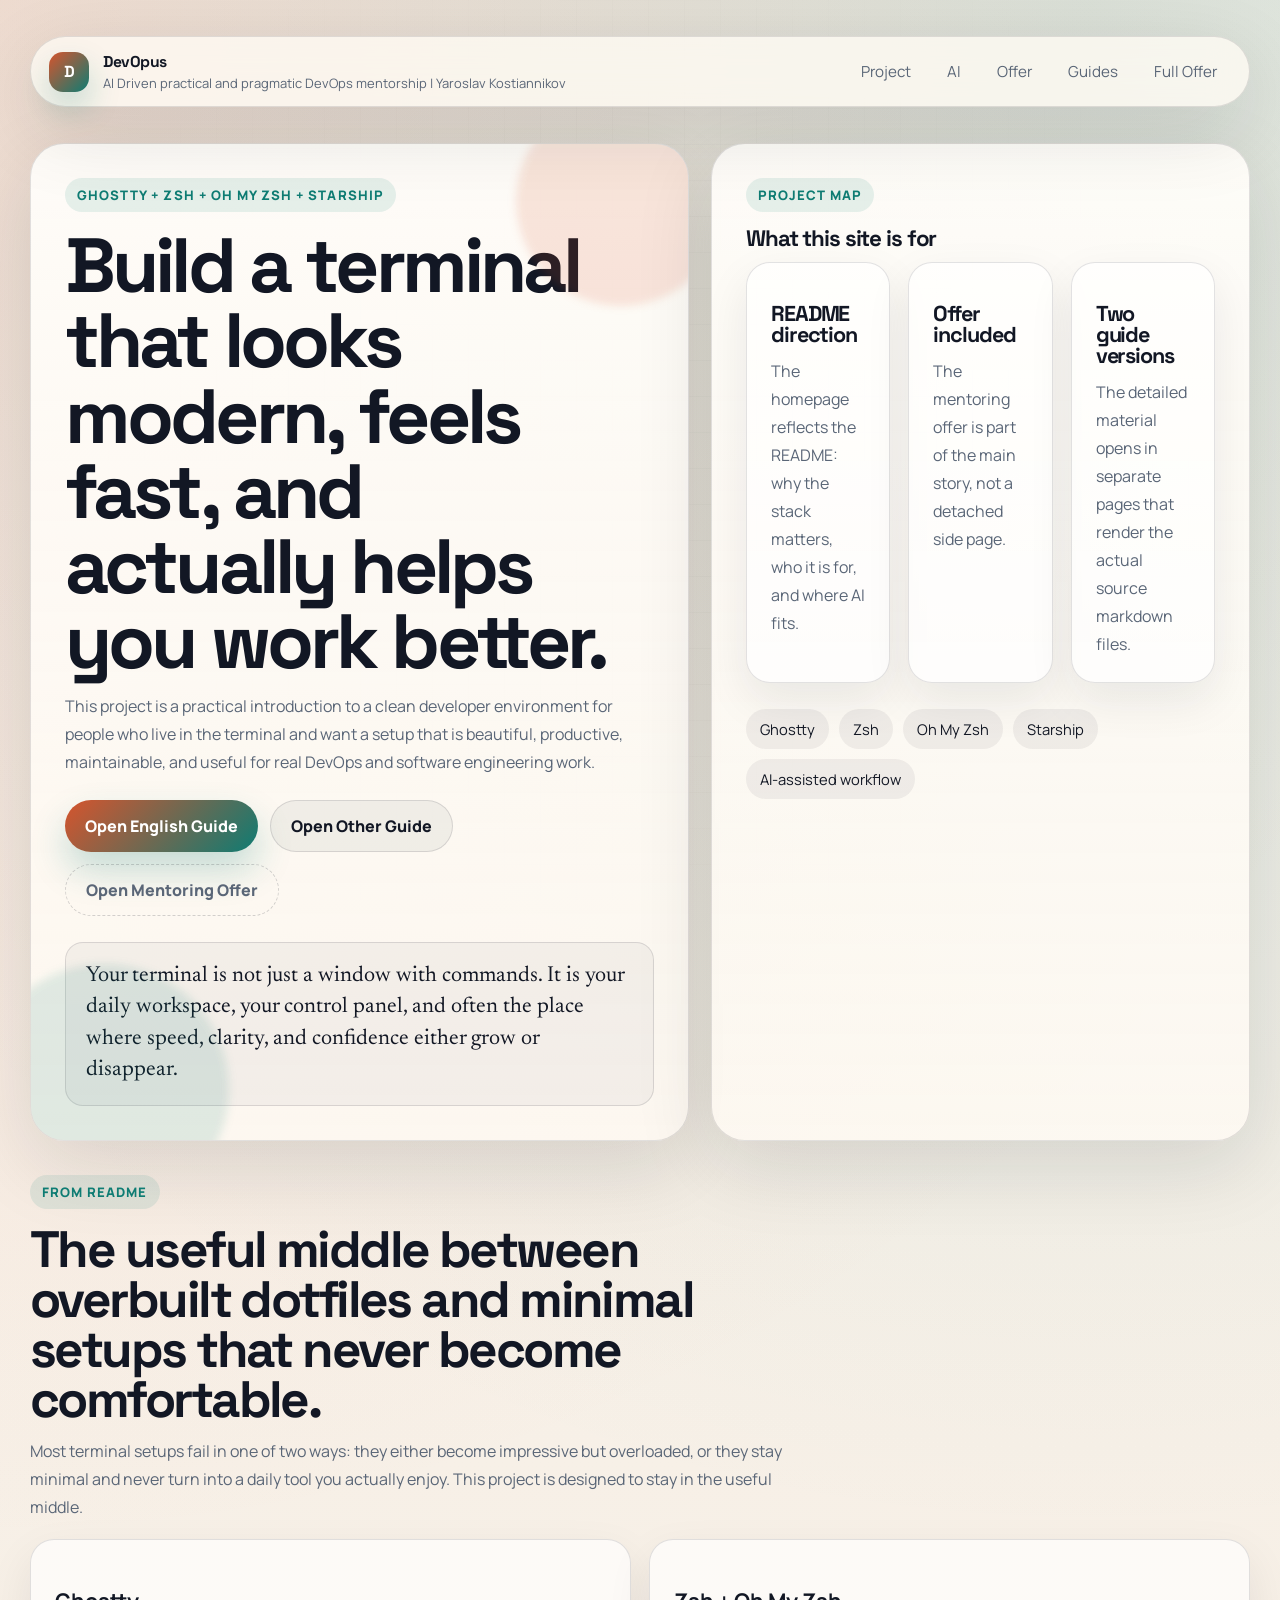
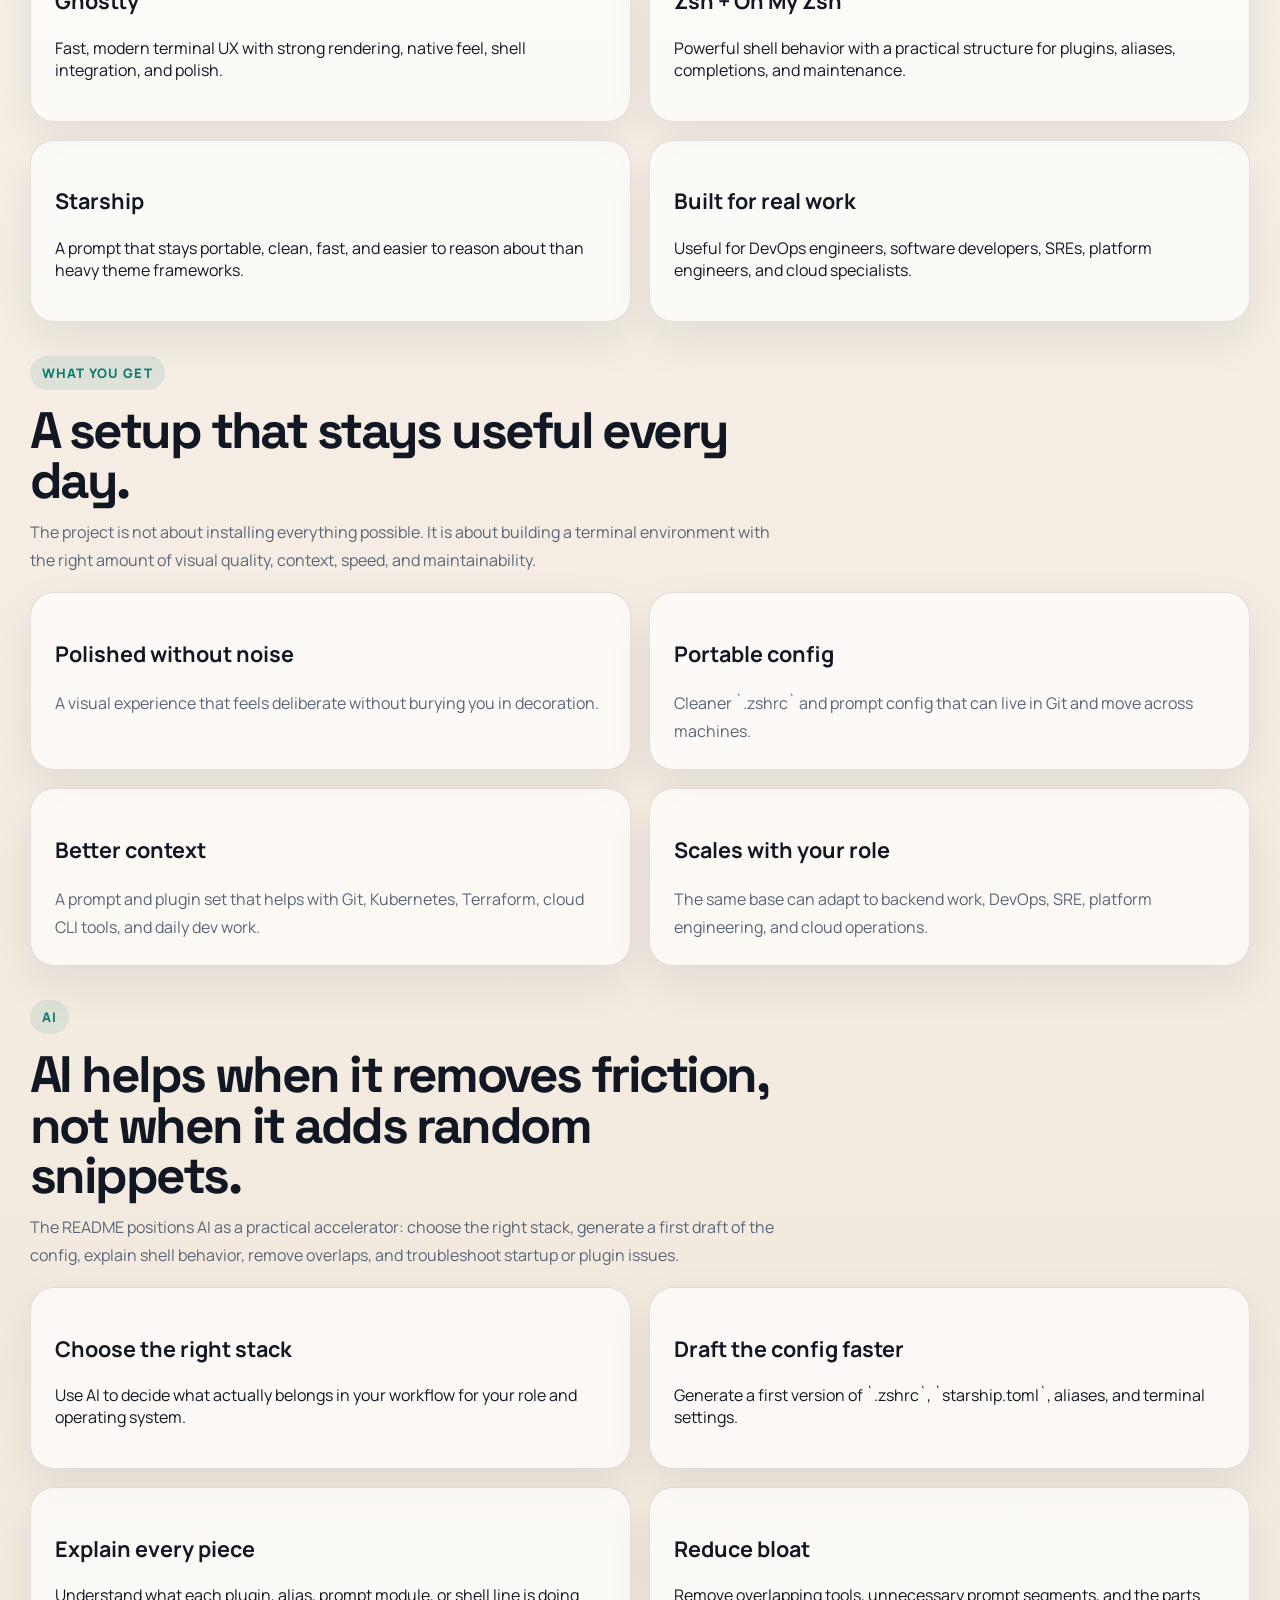
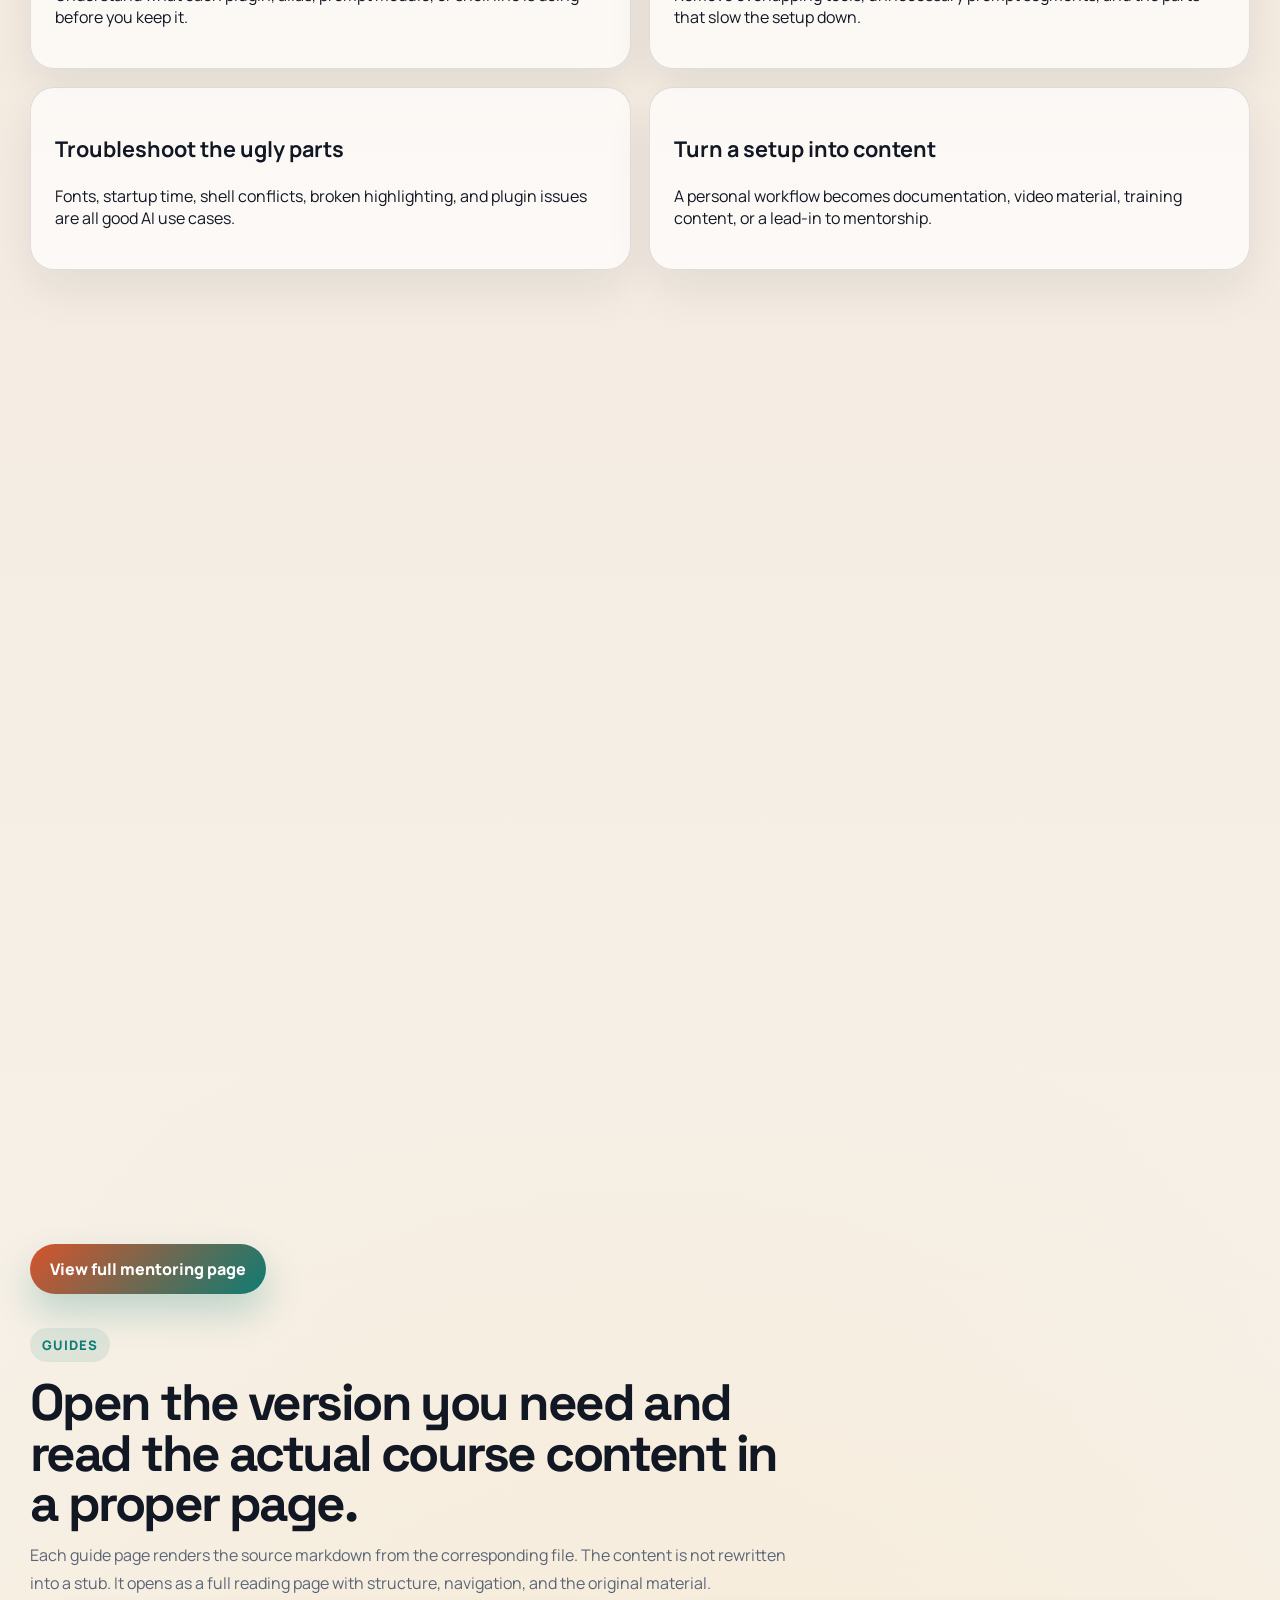
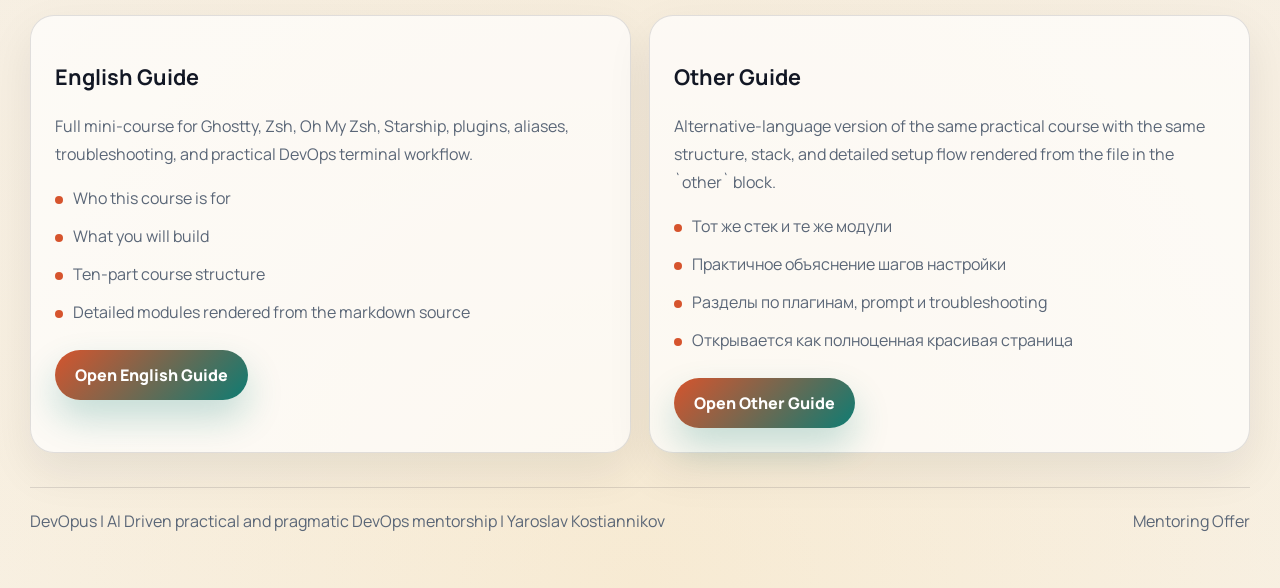
==== commit f47ee664: "Update site details, extended readme page" ====
--- a/index.html
+++ b/index.html
@@ -1,265 +1,289 @@
 <!doctype html>
-<html lang="en" data-lang="en">
-    <head>
-        <meta charset="UTF-8" />
-        <meta name="viewport" content="width=device-width, initial-scale=1.0" />
-        <title>
-            DevOpus | AI Driven practical and pragmatic DevOps mentorship | Yaroslav Kostiannikov
-        </title>
-        <meta
-            name="description"
-            content="DevOpus project hub for the Ghostty, Oh My Zsh, and Starship setup. Start from the README, continue into the English or Other guide, and open the mentoring offer when you want direct help."
-        />
-        <link rel="preconnect" href="https://fonts.googleapis.com" />
-        <link rel="preconnect" href="https://fonts.gstatic.com" crossorigin />
-        <link
-            href="https://fonts.googleapis.com/css2?family=IBM+Plex+Mono:wght@400;500&family=IBM+Plex+Sans:wght@400;500;600;700&family=Sora:wght@600;700;800&display=swap"
-            rel="stylesheet"
-        />
-        <link rel="stylesheet" href="assets/site.css" />
-        <script src="assets/site.js" defer></script>
-    </head>
-    <body>
-        <div class="site-shell page">
-            <header class="site-header">
-                <div class="site-header__inner">
-                    <a class="brand" href="./">
-                        <span class="brand__mark">D</span>
-                        <span>DevOpus</span>
-                    </a>
-                    <nav class="nav">
-                        <a href="#readme">README</a>
-                        <a href="#guides">Guides</a>
-                        <a href="#mentoring">Mentoring</a>
-                        <a href="./en/">EN</a>
-                        <a href="./other/">Other</a>
-                    </nav>
-                    <div class="lang-switch" aria-label="Language switch">
-                        <button type="button" data-set-lang="en" aria-pressed="true">EN</button>
-                        <button type="button" data-set-lang="ru" aria-pressed="false">OTHER</button>
-                    </div>
-                </div>
-            </header>
-
-            <main>
-                <section class="hero">
-                    <article class="panel panel--hero reveal">
-                        <span class="panel__glow panel__glow--orange"></span>
-                        <span class="panel__glow panel__glow--teal"></span>
-
-                        <div class="lang-en">
-                            <span class="eyebrow">DevOpus</span>
-                            <h1>Ghostty + Oh My Zsh + Starship</h1>
-                            <p class="lead">
-                                A simple project hub for the terminal setup. Start with the README,
-                                go deeper in the language-specific guides, and use the mentoring
-                                offer if you want direct practical help.
-                            </p>
-                            <div class="hero-actions">
-                                <a class="button button--primary" href="./readme/">Open README</a>
-                                <a class="button button--secondary" href="./mentoring-offer/"
-                                    >Mentoring Offer</a
-                                >
-                                <a class="button button--ghost" href="./en/">English Guide</a>
-                                <a class="button button--ghost" href="./other/">Other Guide</a>
-                            </div>
-                        </div>
-
-                        <div class="lang-ru">
-                            <span class="eyebrow">DevOpus</span>
-                            <h1>Ghostty + Oh My Zsh + Starship</h1>
-                            <p class="lead">
-                                Простой hub для проекта с терминальным сетапом. Начните с README,
-                                затем переходите в language-specific guides, а если нужна прямая
-                                практическая помощь, открывайте mentoring offer.
-                            </p>
-                            <div class="hero-actions">
-                                <a class="button button--primary" href="./readme/"
-                                    >Открыть README</a
-                                >
-                                <a class="button button--secondary" href="./mentoring-offer/"
-                                    >Mentoring Offer</a
-                                >
-                                <a class="button button--ghost" href="./en/">English Guide</a>
-                                <a class="button button--ghost" href="./other/">Other Guide</a>
-                            </div>
-                        </div>
-
-                        <div class="pill-row">
-                            <span class="pill">Ghostty</span>
-                            <span class="pill">Zsh</span>
-                            <span class="pill">Oh My Zsh</span>
-                            <span class="pill">Starship</span>
-                            <span class="pill">DevOps workflow</span>
-                        </div>
-                    </article>
-
-                    <aside class="panel panel--hero reveal">
-                        <div class="lang-en">
-                            <span class="eyebrow">Project Map</span>
-                            <h2 style="margin-bottom: 10px">What to open first</h2>
-                            <ul class="detail-list">
-                                <li>
-                                    `/readme/` for the project intro, positioning, and overview.
-                                </li>
-                                <li>`/en/` for the English guide block.</li>
-                                <li>`/other/` for the Other guide block.</li>
-                                <li>`/mentoring-offer/` for the direct mentoring page.</li>
-                            </ul>
-                        </div>
-                        <div class="lang-ru">
-                            <span class="eyebrow">Project Map</span>
-                            <h2 style="margin-bottom: 10px">Что открывать сначала</h2>
-                            <ul class="detail-list">
-                                <li>
-                                    `/readme/` для интро, позиционирования и общего обзора проекта.
-                                </li>
-                                <li>`/en/` для English guide block.</li>
-                                <li>`/other/` для Other guide block.</li>
-                                <li>`/mentoring-offer/` для страницы mentoring.</li>
-                            </ul>
-                        </div>
-
-                        <div class="quote-card" style="margin-top: 18px">
-                            <blockquote class="lang-en">
-                                DevOpus | AI Driven practical and pragmatic DevOps mentorship |
-                                Yaroslav Kostiannikov
-                            </blockquote>
-                            <blockquote class="lang-ru">
-                                DevOpus | AI Driven practical and pragmatic DevOps mentorship |
-                                Yaroslav Kostiannikov
-                            </blockquote>
-                        </div>
-                    </aside>
-                </section>
-
-                <section class="section" id="readme">
-                    <div class="section-heading reveal">
-                        <h2 class="lang-en">README first</h2>
-                        <h2 class="lang-ru">Сначала README</h2>
-                        <p class="lang-en">
-                            The README is the main entry point for the project story. It gives the
-                            overview, the value proposition, the AI angle, and the framing for the
-                            YouTube intro.
-                        </p>
-                        <p class="lang-ru">
-                            README — это главный вход в историю проекта. Там находится общий обзор,
-                            ценностное позиционирование, AI angle и framing для вступления к
-                            YouTube-видео.
-                        </p>
-                    </div>
-
-                    <div class="card-grid">
-                        <article class="card card--8 reveal">
-                            <h3 class="lang-en">Project overview and positioning</h3>
-                            <h3 class="lang-ru">Обзор проекта и позиционирование</h3>
-                            <p class="lang-en">
-                                If someone lands here for the first time, the README should explain
-                                what this setup is, why it matters, and who it is for before they
-                                dive into the detailed guide pages.
-                            </p>
-                            <p class="lang-ru">
-                                Если человек попадает сюда впервые, именно README должен объяснить,
-                                что это за сетап, зачем он нужен и для кого он сделан, до перехода к
-                                подробным guide pages.
-                            </p>
-                        </article>
-                        <article class="card card--4 reveal">
-                            <h3>README</h3>
-                            <p class="lang-en">Open the root project document.</p>
-                            <p class="lang-ru">Откройте основной документ проекта.</p>
-                            <div class="button-row">
-                                <a class="button button--primary" href="./readme/">Open README</a>
-                            </div>
-                        </article>
-                    </div>
-                </section>
-
-                <section class="section" id="guides">
-                    <div class="section-heading reveal">
-                        <h2 class="lang-en">Guides by block</h2>
-                        <h2 class="lang-ru">Гайды по блокам</h2>
-                        <p class="lang-en">
-                            The detailed information lives in separate blocks so the homepage stays
-                            clean and the deeper material stays organized.
-                        </p>
-                        <p class="lang-ru">
-                            Подробная информация вынесена в отдельные блоки, чтобы главная страница
-                            оставалась чистой, а глубокий материал был организованнее.
-                        </p>
-                    </div>
-
-                    <div class="card-grid">
-                        <article class="card card--4 reveal">
-                            <h3>English</h3>
-                            <p class="lang-en">
-                                The English block with the detailed setup guide and supporting
-                                context.
-                            </p>
-                            <p class="lang-ru">
-                                English block с подробным setup guide и дополнительным контекстом.
-                            </p>
-                            <div class="button-row">
-                                <a class="button button--secondary" href="./en/">Open /en/</a>
-                            </div>
-                        </article>
-
-                        <article class="card card--4 reveal">
-                            <h3>Other</h3>
-                            <p class="lang-en">
-                                The Other block with the alternative-language guide material.
-                            </p>
-                            <p class="lang-ru">Other block с альтернативным guide material.</p>
-                            <div class="button-row">
-                                <a class="button button--secondary" href="./other/">Open /other/</a>
-                            </div>
-                        </article>
-
-                        <article class="card card--4 reveal" id="mentoring">
-                            <h3>Mentoring Offer</h3>
-                            <p class="lang-en">
-                                Direct 1:1 help for growth, interviews, roadmap work, and technical
-                                problems.
-                            </p>
-                            <p class="lang-ru">
-                                Прямая 1:1-помощь для роста, интервью, roadmap и технических задач.
-                            </p>
-                            <div class="button-row">
-                                <a class="button button--secondary" href="./mentoring-offer/"
-                                    >Open /mentoring-offer/</a
-                                >
-                            </div>
-                        </article>
-                    </div>
-                </section>
-
-                <section class="section">
-                    <div class="cta-band reveal">
-                        <h3 class="lang-en">Use the site in a simple order</h3>
-                        <h3 class="lang-ru">Используйте сайт в простом порядке</h3>
-                        <p class="lang-en">
-                            Start from the README. Then choose `en` or `other` depending on the
-                            block you want. If you need direct support, continue to the mentoring
-                            offer.
-                        </p>
-                        <p class="lang-ru">
-                            Начните с README. Затем выберите `en` или `other` в зависимости от
-                            нужного блока. Если нужна прямая поддержка, переходите в mentoring
-                            offer.
-                        </p>
-                    </div>
-                </section>
-            </main>
-
-            <footer class="site-footer">
-                <div class="site-footer__inner">
-                    <span
-                        >DevOpus | AI Driven practical and pragmatic DevOps mentorship | Yaroslav
-                        Kostiannikov</span
-                    >
-                    <a href="./readme/">README</a>
-                </div>
-            </footer>
+<html lang="en">
+  <head>
+    <meta charset="UTF-8">
+    <meta name="viewport" content="width=device-width, initial-scale=1.0">
+    <title>DevOpus | Ghostty + Oh My Zsh + Starship</title>
+    <meta
+      name="description"
+      content="DevOpus project hub for a practical Ghostty, Oh My Zsh, and Starship setup, plus AI-assisted workflow guidance and DevOps mentorship."
+    >
+    <link rel="preconnect" href="https://fonts.googleapis.com">
+    <link rel="preconnect" href="https://fonts.gstatic.com" crossorigin>
+    <link
+      href="https://fonts.googleapis.com/css2?family=IBM+Plex+Mono:wght@400;500&family=Manrope:wght@400;500;600;700;800&family=Newsreader:opsz,wght@6..72,500;6..72,700&family=Space+Grotesk:wght@500;700&display=swap"
+      rel="stylesheet"
+    >
+    <link rel="stylesheet" href="assets/site.css">
+    <script src="assets/site.js" defer></script>
+  </head>
+  <body>
+    <div class="page-shell">
+      <header class="site-header">
+        <div class="site-header__inner">
+          <a class="brand" href="./">
+            <span class="brand__mark">D</span>
+            <span class="brand__copy">
+              <strong>DevOpus</strong>
+              <span>AI Driven practical and pragmatic DevOps mentorship | Yaroslav Kostiannikov</span>
+            </span>
+          </a>
+          <nav class="nav">
+            <a href="#project">Project</a>
+            <a href="#ai">AI</a>
+            <a href="#offer">Offer</a>
+            <a href="#guides">Guides</a>
+            <a href="./mentoring-offer/">Full Offer</a>
+          </nav>
         </div>
-    </body>
+      </header>
+
+      <main class="main">
+        <section class="hero">
+          <article class="panel panel--hero reveal">
+            <span class="panel__flare panel__flare--warm"></span>
+            <span class="panel__flare panel__flare--cool"></span>
+            <span class="eyebrow">Ghostty + Zsh + Oh My Zsh + Starship</span>
+            <h1 class="hero-title">Build a terminal that looks modern, feels fast, and actually helps you work better.</h1>
+            <p class="hero-lead">
+              This project is a practical introduction to a clean developer environment for people who
+              live in the terminal and want a setup that is beautiful, productive, maintainable, and
+              useful for real DevOps and software engineering work.
+            </p>
+            <div class="button-row">
+              <a class="button button--primary" href="./en/">Open English Guide</a>
+              <a class="button button--secondary" href="./other/">Open Other Guide</a>
+              <a class="button button--ghost" href="./mentoring-offer/">Open Mentoring Offer</a>
+            </div>
+            <div class="hero-quote">
+              Your terminal is not just a window with commands. It is your daily workspace, your control
+              panel, and often the place where speed, clarity, and confidence either grow or disappear.
+            </div>
+          </article>
+
+          <aside class="panel panel--hero reveal">
+            <span class="section-label">Project Map</span>
+            <h2 class="sidebar-title">What this site is for</h2>
+            <div class="summary-grid">
+              <article class="summary-card">
+                <h3>README direction</h3>
+                <p>The homepage reflects the README: why the stack matters, who it is for, and where AI fits.</p>
+              </article>
+              <article class="summary-card">
+                <h3>Offer included</h3>
+                <p>The mentoring offer is part of the main story, not a detached side page.</p>
+              </article>
+              <article class="summary-card">
+                <h3>Two guide versions</h3>
+                <p>The detailed material opens in separate pages that render the actual source markdown files.</p>
+              </article>
+            </div>
+            <div class="chip-row">
+              <span class="chip">Ghostty</span>
+              <span class="chip">Zsh</span>
+              <span class="chip">Oh My Zsh</span>
+              <span class="chip">Starship</span>
+              <span class="chip">AI-assisted workflow</span>
+            </div>
+          </aside>
+        </section>
+
+        <section class="section" id="project">
+          <div class="section-head reveal">
+            <span class="section-label">From README</span>
+            <h2>The useful middle between overbuilt dotfiles and minimal setups that never become comfortable.</h2>
+            <p>
+              Most terminal setups fail in one of two ways: they either become impressive but overloaded,
+              or they stay minimal and never turn into a daily tool you actually enjoy. This project is
+              designed to stay in the useful middle.
+            </p>
+          </div>
+
+          <div class="manifest-grid">
+            <article class="manifest-card reveal">
+              <h3>Ghostty</h3>
+              <p>Fast, modern terminal UX with strong rendering, native feel, shell integration, and polish.</p>
+            </article>
+            <article class="manifest-card reveal">
+              <h3>Zsh + Oh My Zsh</h3>
+              <p>Powerful shell behavior with a practical structure for plugins, aliases, completions, and maintenance.</p>
+            </article>
+            <article class="manifest-card reveal">
+              <h3>Starship</h3>
+              <p>A prompt that stays portable, clean, fast, and easier to reason about than heavy theme frameworks.</p>
+            </article>
+            <article class="manifest-card reveal">
+              <h3>Built for real work</h3>
+              <p>Useful for DevOps engineers, software developers, SREs, platform engineers, and cloud specialists.</p>
+            </article>
+          </div>
+        </section>
+
+        <section class="section">
+          <div class="section-head reveal">
+            <span class="section-label">What You Get</span>
+            <h2>A setup that stays useful every day.</h2>
+            <p>
+              The project is not about installing everything possible. It is about building a terminal
+              environment with the right amount of visual quality, context, speed, and maintainability.
+            </p>
+          </div>
+
+          <div class="feature-grid">
+            <article class="feature-card reveal">
+              <h3>Polished without noise</h3>
+              <p>A visual experience that feels deliberate without burying you in decoration.</p>
+            </article>
+            <article class="feature-card reveal">
+              <h3>Portable config</h3>
+              <p>Cleaner `.zshrc` and prompt config that can live in Git and move across machines.</p>
+            </article>
+            <article class="feature-card reveal">
+              <h3>Better context</h3>
+              <p>A prompt and plugin set that helps with Git, Kubernetes, Terraform, cloud CLI tools, and daily dev work.</p>
+            </article>
+            <article class="feature-card reveal">
+              <h3>Scales with your role</h3>
+              <p>The same base can adapt to backend work, DevOps, SRE, platform engineering, and cloud operations.</p>
+            </article>
+          </div>
+        </section>
+
+        <section class="section" id="ai">
+          <div class="section-head reveal">
+            <span class="section-label">AI</span>
+            <h2>AI helps when it removes friction, not when it adds random snippets.</h2>
+            <p>
+              The README positions AI as a practical accelerator: choose the right stack, generate a first
+              draft of the config, explain shell behavior, remove overlaps, and troubleshoot startup or plugin issues.
+            </p>
+          </div>
+
+          <div class="support-grid">
+            <article class="support-card reveal">
+              <h3>Choose the right stack</h3>
+              <p>Use AI to decide what actually belongs in your workflow for your role and operating system.</p>
+            </article>
+            <article class="support-card reveal">
+              <h3>Draft the config faster</h3>
+              <p>Generate a first version of `.zshrc`, `starship.toml`, aliases, and terminal settings.</p>
+            </article>
+            <article class="support-card reveal">
+              <h3>Explain every piece</h3>
+              <p>Understand what each plugin, alias, prompt module, or shell line is doing before you keep it.</p>
+            </article>
+            <article class="support-card reveal">
+              <h3>Reduce bloat</h3>
+              <p>Remove overlapping tools, unnecessary prompt segments, and the parts that slow the setup down.</p>
+            </article>
+            <article class="support-card reveal">
+              <h3>Troubleshoot the ugly parts</h3>
+              <p>Fonts, startup time, shell conflicts, broken highlighting, and plugin issues are all good AI use cases.</p>
+            </article>
+            <article class="support-card reveal">
+              <h3>Turn a setup into content</h3>
+              <p>A personal workflow becomes documentation, video material, training content, or a lead-in to mentorship.</p>
+            </article>
+          </div>
+        </section>
+
+        <section class="section" id="offer">
+          <div class="section-head reveal">
+            <span class="section-label">Mentoring Offer</span>
+            <h2>1:1 DevOps / Platform Engineering sessions are part of the project story.</h2>
+            <p>
+              The site reflects the mentoring file directly: roadmap work, interview preparation, CV and
+              LinkedIn feedback, Kubernetes / AWS / Terraform / Linux discussions, and help with real technical problems.
+            </p>
+          </div>
+
+          <div class="quote-band reveal">
+            <blockquote>This is not just a call. The point is to create clarity, remove blockers, and move faster.</blockquote>
+            <p>That is the core note behind the mentoring offer.</p>
+          </div>
+
+          <div class="pricing-grid" style="margin-top: 18px;">
+            <article class="price-card reveal">
+              <h3>Quick Fix Session</h3>
+              <div class="price">EUR 59 <small>/ 30 min</small></div>
+              <p>For one focused problem or a short technical or career discussion.</p>
+            </article>
+            <article class="price-card reveal">
+              <h3>Main DevOps Session</h3>
+              <div class="price">EUR 109 <small>/ 60 min</small></div>
+              <p>For a full technical or career-focused consultation.</p>
+            </article>
+            <article class="price-card reveal">
+              <h3>Deep Dive</h3>
+              <div class="price">EUR 159 <small>/ 90 min</small></div>
+              <p>For mock interviews, roadmap planning, growth strategy, or harder technical discussions.</p>
+            </article>
+            <article class="price-card reveal">
+              <h3>Personal Growth Plan</h3>
+              <div class="price">from EUR 249</div>
+              <p>Structured deep-dive with a personalized roadmap and practical recommendations.</p>
+            </article>
+          </div>
+
+          <div class="button-row reveal">
+            <a class="button button--primary" href="./mentoring-offer/">View full mentoring page</a>
+          </div>
+        </section>
+
+        <section class="section" id="guides">
+          <div class="section-head reveal">
+            <span class="section-label">Guides</span>
+            <h2>Open the version you need and read the actual course content in a proper page.</h2>
+            <p>
+              Each guide page renders the source markdown from the corresponding file. The content is not rewritten
+              into a stub. It opens as a full reading page with structure, navigation, and the original material.
+            </p>
+          </div>
+
+          <div class="guide-grid">
+            <article class="guide-card reveal">
+              <h3>English Guide</h3>
+              <p>
+                Full mini-course for Ghostty, Zsh, Oh My Zsh, Starship, plugins, aliases, troubleshooting,
+                and practical DevOps terminal workflow.
+              </p>
+              <ul class="bullet-list">
+                <li>Who this course is for</li>
+                <li>What you will build</li>
+                <li>Ten-part course structure</li>
+                <li>Detailed modules rendered from the markdown source</li>
+              </ul>
+              <div class="button-row">
+                <a class="button button--primary" href="./en/">Open English Guide</a>
+              </div>
+            </article>
+
+            <article class="guide-card reveal">
+              <h3>Other Guide</h3>
+              <p>
+                Alternative-language version of the same practical course with the same structure, stack,
+                and detailed setup flow rendered from the file in the `other` block.
+              </p>
+              <ul class="bullet-list">
+                <li>Тот же стек и те же модули</li>
+                <li>Практичное объяснение шагов настройки</li>
+                <li>Разделы по плагинам, prompt и troubleshooting</li>
+                <li>Открывается как полноценная красивая страница</li>
+              </ul>
+              <div class="button-row">
+                <a class="button button--primary" href="./other/">Open Other Guide</a>
+              </div>
+            </article>
+          </div>
+        </section>
+      </main>
+
+      <footer class="site-footer">
+        <div class="site-footer__inner">
+          <span>DevOpus | AI Driven practical and pragmatic DevOps mentorship | Yaroslav Kostiannikov</span>
+          <a href="./mentoring-offer/">Mentoring Offer</a>
+        </div>
+      </footer>
+    </div>
+  </body>
 </html>
--- a/assets/site.css
+++ b/assets/site.css
@@ -1,725 +1,706 @@
 :root {
-    --bg: #f4efe7;
-    --bg-alt: #efe7dc;
-    --panel: rgba(255, 252, 247, 0.74);
-    --panel-strong: rgba(255, 252, 247, 0.92);
-    --ink: #132033;
-    --muted: #5b6878;
-    --line: rgba(19, 32, 51, 0.12);
-    --accent: #c56a2d;
-    --accent-2: #0f8a83;
-    --accent-3: #e0a72e;
-    --shadow: 0 28px 80px rgba(19, 32, 51, 0.12);
-    --radius-xl: 28px;
-    --radius-lg: 22px;
-    --radius-md: 16px;
-    --max-width: 1180px;
-    --font-heading: "Sora", "Segoe UI", sans-serif;
-    --font-body: "IBM Plex Sans", "Segoe UI", sans-serif;
-    --font-mono: "IBM Plex Mono", "SFMono-Regular", monospace;
+  --bg: #f7f1e8;
+  --bg-soft: #efe5d6;
+  --paper: rgba(255, 252, 246, 0.88);
+  --paper-strong: #fffdf9;
+  --ink: #121724;
+  --muted: #5a6677;
+  --line: rgba(18, 23, 36, 0.12);
+  --line-strong: rgba(18, 23, 36, 0.22);
+  --accent: #d6542d;
+  --accent-2: #0e7c73;
+  --accent-3: #f2b84b;
+  --shadow: 0 24px 80px rgba(18, 23, 36, 0.12);
+  --radius-xl: 34px;
+  --radius-lg: 24px;
+  --radius-md: 18px;
+  --max-width: 1220px;
+  --font-body: "Manrope", "Segoe UI", sans-serif;
+  --font-heading: "Space Grotesk", "Segoe UI", sans-serif;
+  --font-display: "Newsreader", Georgia, serif;
+  --font-mono: "IBM Plex Mono", "SFMono-Regular", monospace;
 }
 
 * {
-    box-sizing: border-box;
+  box-sizing: border-box;
 }
 
 html {
-    scroll-behavior: smooth;
+  scroll-behavior: smooth;
 }
 
 body {
-    margin: 0;
-    font-family: var(--font-body);
-    color: var(--ink);
-    background:
-        radial-gradient(circle at 12% 14%, rgba(197, 106, 45, 0.2), transparent 26%),
-        radial-gradient(circle at 88% 18%, rgba(15, 138, 131, 0.18), transparent 28%),
-        radial-gradient(circle at 50% 100%, rgba(224, 167, 46, 0.12), transparent 28%),
-        linear-gradient(180deg, #f8f3ec 0%, #efe7dc 52%, #f7f2ea 100%);
-    min-height: 100vh;
+  margin: 0;
+  min-height: 100vh;
+  font-family: var(--font-body);
+  color: var(--ink);
+  background:
+    radial-gradient(circle at top left, rgba(214, 84, 45, 0.14), transparent 28%),
+    radial-gradient(circle at 85% 0%, rgba(14, 124, 115, 0.14), transparent 28%),
+    radial-gradient(circle at 50% 100%, rgba(242, 184, 75, 0.16), transparent 22%),
+    linear-gradient(180deg, #fbf6ef 0%, #f3eadf 54%, #f8f4ed 100%);
 }
 
 body::before {
-    content: "";
-    position: fixed;
-    inset: 0;
-    pointer-events: none;
-    background-image:
-        linear-gradient(rgba(19, 32, 51, 0.03) 1px, transparent 1px),
-        linear-gradient(90deg, rgba(19, 32, 51, 0.03) 1px, transparent 1px);
-    background-size: 34px 34px;
-    mask-image: radial-gradient(circle at center, black 32%, transparent 88%);
-    opacity: 0.5;
+  content: "";
+  position: fixed;
+  inset: 0;
+  pointer-events: none;
+  background-image:
+    linear-gradient(rgba(18, 23, 36, 0.03) 1px, transparent 1px),
+    linear-gradient(90deg, rgba(18, 23, 36, 0.03) 1px, transparent 1px);
+  background-size: 36px 36px;
+  mask-image: radial-gradient(circle at center, #000 28%, transparent 82%);
+  opacity: 0.55;
 }
 
 a {
-    color: inherit;
-    text-decoration: none;
-}
-
-img {
-    max-width: 100%;
-}
-
-.site-shell {
-    width: min(calc(100% - 32px), var(--max-width));
-    margin: 0 auto;
-    position: relative;
-    z-index: 1;
+  color: inherit;
+  text-decoration: none;
+}
+
+.page-shell {
+  position: relative;
+  z-index: 1;
+  width: min(calc(100% - 32px), var(--max-width));
+  margin: 0 auto;
+  padding-bottom: 56px;
 }
 
 .site-header {
-    position: sticky;
-    top: 18px;
-    z-index: 20;
-    margin-top: 18px;
+  position: sticky;
+  top: 18px;
+  z-index: 40;
+  padding-top: 18px;
 }
 
 .site-header__inner {
-    display: flex;
-    align-items: center;
-    justify-content: space-between;
-    gap: 18px;
-    padding: 16px 18px;
-    border: 1px solid var(--line);
-    background: rgba(255, 251, 245, 0.72);
-    backdrop-filter: blur(18px);
-    border-radius: 999px;
-    box-shadow: var(--shadow);
+  display: flex;
+  align-items: center;
+  justify-content: space-between;
+  gap: 18px;
+  padding: 14px 18px;
+  border: 1px solid var(--line);
+  border-radius: 999px;
+  background: rgba(255, 251, 244, 0.78);
+  backdrop-filter: blur(18px);
+  box-shadow: var(--shadow);
 }
 
 .brand {
-    display: inline-flex;
-    align-items: center;
-    gap: 12px;
-    font-family: var(--font-heading);
-    font-size: 0.95rem;
-    font-weight: 700;
-    letter-spacing: 0.04em;
-    text-transform: uppercase;
+  display: inline-flex;
+  align-items: center;
+  gap: 14px;
+  min-width: 0;
 }
 
 .brand__mark {
-    width: 34px;
-    height: 34px;
-    display: grid;
-    place-items: center;
-    border-radius: 12px;
-    color: #fff;
-    background: linear-gradient(135deg, var(--accent) 0%, var(--accent-2) 100%);
-    box-shadow: 0 12px 24px rgba(15, 138, 131, 0.22);
+  width: 40px;
+  height: 40px;
+  display: grid;
+  place-items: center;
+  border-radius: 14px;
+  color: #fff;
+  font-family: var(--font-heading);
+  font-size: 1rem;
+  font-weight: 700;
+  background: linear-gradient(135deg, var(--accent) 0%, var(--accent-2) 100%);
+  box-shadow: 0 16px 32px rgba(14, 124, 115, 0.24);
+}
+
+.brand__copy {
+  display: grid;
+  gap: 2px;
+  min-width: 0;
+}
+
+.brand__copy strong {
+  font-family: var(--font-heading);
+  font-size: 0.98rem;
+  letter-spacing: -0.03em;
+}
+
+.brand__copy span {
+  color: var(--muted);
+  font-size: 0.81rem;
+  white-space: nowrap;
+  overflow: hidden;
+  text-overflow: ellipsis;
 }
 
 .nav {
-    display: flex;
-    flex-wrap: wrap;
-    gap: 12px;
-    justify-content: center;
+  display: flex;
+  flex-wrap: wrap;
+  justify-content: center;
+  gap: 8px;
 }
 
 .nav a {
-    padding: 10px 14px;
-    border-radius: 999px;
-    color: var(--muted);
-    font-size: 0.94rem;
+  padding: 10px 14px;
+  border-radius: 999px;
+  color: var(--muted);
+  font-size: 0.95rem;
+  transition: background 160ms ease, color 160ms ease;
 }
 
 .nav a:hover,
-.nav a:focus-visible {
-    color: var(--ink);
-    background: rgba(19, 32, 51, 0.06);
-}
-
-.lang-switch {
-    display: inline-flex;
-    align-items: center;
-    gap: 8px;
-    padding: 6px;
-    background: rgba(19, 32, 51, 0.06);
-    border-radius: 999px;
-}
-
-.lang-switch button,
-.lang-switch a {
-    border: 0;
-    border-radius: 999px;
-    background: transparent;
-    color: var(--muted);
-    font: inherit;
-    padding: 10px 14px;
-    cursor: pointer;
-}
-
-.lang-switch button.is-active,
-.lang-switch a.is-active {
-    background: #fff;
-    color: var(--ink);
-    box-shadow: 0 10px 24px rgba(19, 32, 51, 0.08);
-}
-
-[data-lang="en"] .lang-ru,
-[data-lang="ru"] .lang-en {
-    display: none;
-}
-
-.page {
-    padding-bottom: 64px;
+.nav a:focus-visible,
+.toc a:hover,
+.toc a:focus-visible {
+  background: rgba(18, 23, 36, 0.06);
+  color: var(--ink);
+}
+
+.main {
+  padding-top: 28px;
 }
 
 .hero {
-    display: grid;
-    grid-template-columns: minmax(0, 1.18fr) minmax(320px, 0.82fr);
-    gap: 28px;
-    align-items: stretch;
-    padding: 34px 0 22px;
+  display: grid;
+  grid-template-columns: minmax(0, 1.1fr) minmax(310px, 0.9fr);
+  gap: 22px;
+  padding-top: 26px;
 }
 
 .panel {
-    position: relative;
-    overflow: hidden;
-    border: 1px solid var(--line);
-    border-radius: var(--radius-xl);
-    background: linear-gradient(180deg, var(--panel-strong), var(--panel));
-    box-shadow: var(--shadow);
-}
-
-.panel--hero {
-    padding: 42px;
-}
-
-.panel__glow {
-    position: absolute;
-    border-radius: 999px;
-    filter: blur(6px);
-    pointer-events: none;
-}
-
-.panel__glow--orange {
-    width: 180px;
-    height: 180px;
-    right: -30px;
-    top: -36px;
-    background: rgba(197, 106, 45, 0.18);
-}
-
-.panel__glow--teal {
-    width: 220px;
-    height: 220px;
-    left: -40px;
-    bottom: -70px;
-    background: rgba(15, 138, 131, 0.12);
-}
-
-.eyebrow {
-    display: inline-flex;
-    align-items: center;
-    gap: 8px;
-    padding: 8px 12px;
-    border-radius: 999px;
-    color: var(--accent-2);
-    background: rgba(15, 138, 131, 0.1);
-    font-size: 0.82rem;
-    font-weight: 700;
-    letter-spacing: 0.06em;
-    text-transform: uppercase;
-}
-
-.hero h1,
-.section-heading h2,
-.page-hero h1 {
-    margin: 16px 0 14px;
-    font-family: var(--font-heading);
-    font-weight: 700;
-    line-height: 1.05;
-    letter-spacing: -0.04em;
-}
-
-.hero h1 {
-    font-size: clamp(2.8rem, 5vw, 5rem);
-    max-width: 12ch;
-}
-
-.lead {
-    margin: 0;
-    font-size: 1.12rem;
-    line-height: 1.7;
-    color: var(--muted);
-    max-width: 60ch;
-}
-
-.hero-actions,
+  position: relative;
+  overflow: hidden;
+  border: 1px solid var(--line);
+  border-radius: var(--radius-xl);
+  background: linear-gradient(180deg, rgba(255, 253, 249, 0.95), rgba(255, 250, 243, 0.82));
+  box-shadow: var(--shadow);
+}
+
+.panel--hero,
+.panel--page,
+.panel--sidebar {
+  padding: 34px;
+}
+
+.panel__flare {
+  position: absolute;
+  border-radius: 999px;
+  pointer-events: none;
+  filter: blur(4px);
+}
+
+.panel__flare--warm {
+  top: -48px;
+  right: -38px;
+  width: 210px;
+  height: 210px;
+  background: rgba(214, 84, 45, 0.14);
+}
+
+.panel__flare--cool {
+  left: -52px;
+  bottom: -74px;
+  width: 250px;
+  height: 250px;
+  background: rgba(14, 124, 115, 0.12);
+}
+
+.eyebrow,
+.section-label {
+  display: inline-flex;
+  align-items: center;
+  gap: 8px;
+  padding: 8px 12px;
+  border-radius: 999px;
+  color: var(--accent-2);
+  background: rgba(14, 124, 115, 0.1);
+  font-size: 0.82rem;
+  font-weight: 800;
+  letter-spacing: 0.08em;
+  text-transform: uppercase;
+}
+
+.hero-title,
+.page-title,
+.section-head h2,
+.sidebar-title,
+.panel h3,
+.price-card h3 {
+  margin: 16px 0 12px;
+  font-family: var(--font-heading);
+  letter-spacing: -0.05em;
+  line-height: 0.98;
+}
+
+.hero-title {
+  font-size: clamp(3rem, 6vw, 6rem);
+  max-width: 11ch;
+}
+
+.page-title {
+  font-size: clamp(2.8rem, 5vw, 4.8rem);
+  max-width: 12ch;
+}
+
+.hero-lead,
+.page-lead,
+.section-head p,
+.muted,
+.price-card p,
+.feature-card p,
+.guide-card p,
+.summary-card p {
+  margin: 0;
+  color: var(--muted);
+  line-height: 1.75;
+  font-size: 1rem;
+}
+
+.hero-quote {
+  margin: 26px 0 0;
+  padding: 18px 20px;
+  border: 1px solid var(--line);
+  border-radius: var(--radius-md);
+  background: rgba(18, 23, 36, 0.04);
+  font-family: var(--font-display);
+  font-size: 1.36rem;
+  line-height: 1.45;
+}
+
 .button-row {
-    display: flex;
-    flex-wrap: wrap;
-    gap: 12px;
-    margin-top: 26px;
+  display: flex;
+  flex-wrap: wrap;
+  gap: 12px;
+  margin-top: 24px;
 }
 
 .button {
-    display: inline-flex;
-    align-items: center;
-    justify-content: center;
-    gap: 10px;
-    padding: 14px 20px;
-    border-radius: 999px;
-    font-weight: 700;
-    transition:
-        transform 160ms ease,
-        box-shadow 160ms ease,
-        background 160ms ease;
+  display: inline-flex;
+  align-items: center;
+  justify-content: center;
+  gap: 10px;
+  padding: 14px 20px;
+  border-radius: 999px;
+  font-weight: 800;
+  transition: transform 160ms ease, box-shadow 160ms ease, background 160ms ease;
 }
 
 .button:hover,
 .button:focus-visible {
-    transform: translateY(-2px);
+  transform: translateY(-2px);
 }
 
 .button--primary {
-    color: #fff;
-    background: linear-gradient(135deg, var(--accent) 0%, var(--accent-2) 100%);
-    box-shadow: 0 18px 34px rgba(15, 138, 131, 0.22);
+  color: #fff;
+  background: linear-gradient(135deg, var(--accent) 0%, var(--accent-2) 100%);
+  box-shadow: 0 18px 36px rgba(14, 124, 115, 0.24);
 }
 
 .button--secondary {
-    color: var(--ink);
-    border: 1px solid var(--line);
-    background: rgba(255, 255, 255, 0.62);
+  color: var(--ink);
+  background: rgba(18, 23, 36, 0.05);
+  border: 1px solid var(--line);
 }
 
 .button--ghost {
-    color: var(--muted);
-    background: rgba(19, 32, 51, 0.06);
-}
-
-.metrics {
-    display: grid;
-    grid-template-columns: repeat(3, minmax(0, 1fr));
-    gap: 14px;
-    margin-top: 28px;
-}
-
-.metric {
-    padding: 16px 18px;
-    border-radius: var(--radius-md);
-    border: 1px solid var(--line);
-    background: rgba(255, 255, 255, 0.56);
-}
-
-.metric strong {
-    display: block;
-    font-family: var(--font-heading);
-    font-size: 1.4rem;
-    margin-bottom: 6px;
-}
-
-.metric span {
-    color: var(--muted);
-    font-size: 0.95rem;
-}
-
-.terminal-card {
-    padding: 22px;
-    display: grid;
-    gap: 18px;
-}
-
-.terminal-window {
-    border: 1px solid rgba(19, 32, 51, 0.14);
-    border-radius: 24px;
-    overflow: hidden;
-    background: #0d1725;
-    color: #d9e4f2;
-    box-shadow: 0 32px 48px rgba(12, 18, 30, 0.24);
-}
-
-.terminal-window__bar {
-    display: flex;
-    align-items: center;
-    gap: 8px;
-    padding: 14px 16px;
-    background: rgba(255, 255, 255, 0.06);
-}
-
-.terminal-window__dot {
-    width: 10px;
-    height: 10px;
-    border-radius: 999px;
-}
-
-.terminal-window__dot--red {
-    background: #ff6b6b;
-}
-
-.terminal-window__dot--yellow {
-    background: #f7b955;
-}
-
-.terminal-window__dot--green {
-    background: #39d98a;
-}
-
-.terminal-window__body {
-    padding: 18px 18px 22px;
-    font-family: var(--font-mono);
-    font-size: 0.93rem;
-    line-height: 1.8;
-}
-
-.terminal-line {
-    color: #9cc9ff;
-}
-
-.terminal-line--muted {
-    color: #7d8ea3;
-}
-
-.terminal-line--accent {
-    color: #72e1da;
-}
-
-.quote-card {
-    padding: 20px 22px;
-    border-radius: var(--radius-lg);
-    border: 1px solid var(--line);
-    background: rgba(255, 255, 255, 0.6);
-}
-
-.quote-card blockquote {
-    margin: 0;
-    font-size: 1.04rem;
-    line-height: 1.7;
-    color: var(--ink);
-}
-
-.quote-card cite {
-    display: block;
-    margin-top: 12px;
-    color: var(--muted);
-    font-style: normal;
+  color: var(--muted);
+  background: transparent;
+  border: 1px dashed rgba(18, 23, 36, 0.18);
+}
+
+.chip-row {
+  display: flex;
+  flex-wrap: wrap;
+  gap: 10px;
+  margin-top: 26px;
+}
+
+.chip {
+  display: inline-flex;
+  align-items: center;
+  gap: 8px;
+  padding: 10px 14px;
+  border-radius: 999px;
+  background: rgba(18, 23, 36, 0.06);
+  color: var(--ink);
+  font-size: 0.92rem;
+}
+
+.manifest-grid,
+.feature-grid,
+.offer-grid,
+.guide-grid,
+.summary-grid,
+.support-grid,
+.pricing-grid {
+  display: grid;
+  grid-template-columns: repeat(12, minmax(0, 1fr));
+  gap: 18px;
+}
+
+.manifest-card,
+.feature-card,
+.guide-card,
+.summary-card,
+.support-card,
+.price-card {
+  padding: 24px;
+  border: 1px solid var(--line);
+  border-radius: var(--radius-lg);
+  background: rgba(255, 255, 255, 0.68);
+  box-shadow: 0 18px 46px rgba(18, 23, 36, 0.08);
+}
+
+.manifest-card,
+.feature-card,
+.guide-card,
+.support-card {
+  grid-column: span 6;
+}
+
+.summary-card,
+.price-card {
+  grid-column: span 4;
+}
+
+.manifest-card h3,
+.feature-card h3,
+.guide-card h3,
+.summary-card h3,
+.support-card h3,
+.price-card h3 {
+  font-size: 1.35rem;
 }
 
 .section {
-    padding: 24px 0;
-}
-
-.section-heading {
-    max-width: 720px;
-    margin-bottom: 22px;
-}
-
-.section-heading h2,
-.page-hero h1 {
-    font-size: clamp(2.1rem, 4vw, 3.6rem);
-}
-
-.section-heading p,
-.page-hero p {
-    margin: 0;
-    color: var(--muted);
-    font-size: 1.02rem;
-    line-height: 1.75;
-}
-
-.card-grid {
-    display: grid;
-    grid-template-columns: repeat(12, minmax(0, 1fr));
-    gap: 18px;
-}
-
-.card,
-.feature-card,
-.module-card,
-.price-card {
+  padding-top: 34px;
+}
+
+.section-head {
+  max-width: 760px;
+  margin-bottom: 18px;
+}
+
+.section-head h2 {
+  font-size: clamp(2rem, 4vw, 3.3rem);
+}
+
+.price {
+  margin: 12px 0;
+  font-family: var(--font-heading);
+  font-size: 2rem;
+  letter-spacing: -0.05em;
+}
+
+.price small {
+  font-size: 0.95rem;
+  color: var(--muted);
+}
+
+.bullet-list,
+.summary-list,
+.toc {
+  margin: 16px 0 0;
+  padding: 0;
+  list-style: none;
+}
+
+.bullet-list li,
+.summary-list li {
+  position: relative;
+  margin-bottom: 10px;
+  padding-left: 18px;
+  color: var(--muted);
+  line-height: 1.75;
+}
+
+.bullet-list li::before,
+.summary-list li::before {
+  content: "";
+  position: absolute;
+  left: 0;
+  top: 0.72em;
+  width: 8px;
+  height: 8px;
+  border-radius: 999px;
+  background: var(--accent);
+}
+
+.quote-band {
+  margin-top: 18px;
+  padding: 26px;
+  border-radius: var(--radius-lg);
+  border: 1px solid rgba(214, 84, 45, 0.18);
+  background: linear-gradient(135deg, rgba(214, 84, 45, 0.12), rgba(14, 124, 115, 0.08));
+  box-shadow: var(--shadow);
+}
+
+.quote-band blockquote {
+  margin: 0;
+  font-family: var(--font-display);
+  font-size: clamp(1.5rem, 3vw, 2.2rem);
+  line-height: 1.28;
+}
+
+.quote-band p {
+  margin: 14px 0 0;
+  color: var(--muted);
+}
+
+.page-hero {
+  padding-top: 28px;
+}
+
+.page-hero__grid {
+  display: grid;
+  grid-template-columns: minmax(0, 1.06fr) minmax(300px, 0.94fr);
+  gap: 20px;
+}
+
+.guide-layout {
+  display: grid;
+  grid-template-columns: minmax(260px, 310px) minmax(0, 1fr);
+  gap: 20px;
+  padding-top: 22px;
+}
+
+.guide-sidebar {
+  position: sticky;
+  top: 104px;
+  align-self: start;
+  display: grid;
+  gap: 16px;
+}
+
+.sidebar-title {
+  font-size: 1.4rem;
+}
+
+.toc {
+  display: grid;
+  gap: 6px;
+}
+
+.toc a {
+  display: block;
+  padding: 10px 12px;
+  border-radius: 14px;
+  color: var(--muted);
+  line-height: 1.45;
+}
+
+.toc a[data-level="3"] {
+  margin-left: 12px;
+  font-size: 0.92rem;
+}
+
+.guide-main {
+  min-width: 0;
+}
+
+.markdown-frame {
+  padding: 30px;
+  border: 1px solid var(--line);
+  border-radius: var(--radius-xl);
+  background: rgba(255, 253, 248, 0.9);
+  box-shadow: var(--shadow);
+}
+
+.markdown-status {
+  padding: 16px 18px;
+  border: 1px dashed rgba(18, 23, 36, 0.2);
+  border-radius: 14px;
+  color: var(--muted);
+  background: rgba(18, 23, 36, 0.03);
+}
+
+.prose {
+  color: var(--ink);
+}
+
+.prose > :first-child {
+  margin-top: 0;
+}
+
+.prose h2,
+.prose h3,
+.prose h4 {
+  scroll-margin-top: 118px;
+  margin-top: 2.2em;
+  margin-bottom: 0.7em;
+  font-family: var(--font-heading);
+  letter-spacing: -0.04em;
+  line-height: 1.05;
+}
+
+.prose h2 {
+  font-size: clamp(1.8rem, 3vw, 2.6rem);
+}
+
+.prose h3 {
+  font-size: 1.45rem;
+}
+
+.prose h4 {
+  font-size: 1.16rem;
+}
+
+.prose p,
+.prose li,
+.prose blockquote {
+  font-size: 1.03rem;
+  line-height: 1.82;
+}
+
+.prose p {
+  margin: 1em 0;
+}
+
+.prose ul,
+.prose ol {
+  margin: 1em 0 1.2em;
+  padding-left: 1.3em;
+}
+
+.prose li + li {
+  margin-top: 0.45em;
+}
+
+.prose hr {
+  border: 0;
+  border-top: 1px solid rgba(18, 23, 36, 0.12);
+  margin: 2.2em 0;
+}
+
+.prose a {
+  color: var(--accent-2);
+  text-decoration: underline;
+  text-decoration-thickness: 1px;
+  text-underline-offset: 0.14em;
+}
+
+.prose strong {
+  font-weight: 800;
+}
+
+.prose code {
+  padding: 0.12em 0.42em;
+  border-radius: 8px;
+  background: rgba(18, 23, 36, 0.06);
+  font-family: var(--font-mono);
+  font-size: 0.92em;
+}
+
+.prose pre {
+  position: relative;
+  margin: 1.5em 0;
+  padding: 20px;
+  overflow-x: auto;
+  border-radius: 22px;
+  background: #141d2c;
+  color: #dbe6f4;
+  box-shadow: 0 20px 44px rgba(10, 14, 22, 0.2);
+}
+
+.prose pre code {
+  padding: 0;
+  background: transparent;
+  color: inherit;
+}
+
+.prose blockquote {
+  margin: 1.5em 0;
+  padding: 0 0 0 18px;
+  border-left: 3px solid var(--accent);
+  color: var(--ink);
+  font-family: var(--font-display);
+  font-size: 1.32rem;
+  line-height: 1.55;
+}
+
+.site-footer {
+  padding-top: 34px;
+}
+
+.site-footer__inner {
+  display: flex;
+  align-items: center;
+  justify-content: space-between;
+  gap: 16px;
+  padding-top: 22px;
+  border-top: 1px solid var(--line);
+  color: var(--muted);
+}
+
+.reveal {
+  opacity: 0;
+  transform: translateY(20px);
+  transition: opacity 540ms ease, transform 540ms ease;
+}
+
+.reveal.is-visible {
+  opacity: 1;
+  transform: translateY(0);
+}
+
+@media (max-width: 1080px) {
+  .hero,
+  .page-hero__grid,
+  .guide-layout {
+    grid-template-columns: 1fr;
+  }
+
+  .guide-sidebar {
+    position: static;
+  }
+
+  .manifest-card,
+  .feature-card,
+  .guide-card,
+  .support-card,
+  .summary-card,
+  .price-card {
+    grid-column: span 12;
+  }
+}
+
+@media (max-width: 820px) {
+  .page-shell {
+    width: min(calc(100% - 20px), var(--max-width));
+  }
+
+  .site-header__inner {
+    flex-direction: column;
+    align-items: stretch;
+    border-radius: 28px;
+  }
+
+  .brand,
+  .nav {
+    justify-content: center;
+  }
+
+  .brand__copy span {
+    white-space: normal;
+    text-align: center;
+  }
+
+  .panel--hero,
+  .panel--page,
+  .panel--sidebar,
+  .markdown-frame {
     padding: 24px;
-    border: 1px solid var(--line);
-    border-radius: var(--radius-lg);
-    background: rgba(255, 255, 255, 0.62);
-    box-shadow: 0 20px 48px rgba(19, 32, 51, 0.08);
-}
-
-.card--4 {
-    grid-column: span 4;
-}
-
-.card--6 {
-    grid-column: span 6;
-}
-
-.card--8 {
-    grid-column: span 8;
-}
-
-.card--12 {
-    grid-column: span 12;
-}
-
-.card h3,
-.feature-card h3,
-.module-card h3,
-.price-card h3,
-.detail-card h3 {
-    margin: 0 0 10px;
-    font-family: var(--font-heading);
-    font-size: 1.28rem;
-    letter-spacing: -0.03em;
-}
-
-.card p,
-.feature-card p,
-.module-card p,
-.price-card p,
-.detail-card p {
-    margin: 0;
-    color: var(--muted);
-    line-height: 1.7;
-}
-
-.pill-row {
-    display: flex;
-    flex-wrap: wrap;
-    gap: 10px;
-    margin-top: 18px;
-}
-
-.pill {
-    display: inline-flex;
-    align-items: center;
-    gap: 8px;
-    padding: 10px 12px;
-    border-radius: 999px;
-    color: var(--ink);
-    background: rgba(19, 32, 51, 0.06);
+  }
+}
+
+@media (max-width: 640px) {
+  .nav {
+    gap: 6px;
+  }
+
+  .nav a,
+  .button {
     font-size: 0.92rem;
-}
-
-.steps {
-    display: grid;
-    grid-template-columns: repeat(4, minmax(0, 1fr));
-    gap: 18px;
-}
-
-.step {
-    position: relative;
-    padding: 24px 22px 22px;
-    border-radius: var(--radius-lg);
-    border: 1px solid var(--line);
-    background: rgba(255, 255, 255, 0.64);
-}
-
-.step__number {
-    display: inline-grid;
-    place-items: center;
-    width: 36px;
-    height: 36px;
-    margin-bottom: 14px;
-    border-radius: 12px;
-    font-family: var(--font-heading);
-    font-weight: 700;
-    background: rgba(197, 106, 45, 0.16);
-    color: var(--accent);
-}
-
-.step p {
-    margin: 0;
-    color: var(--muted);
-    line-height: 1.7;
-}
-
-.detail-list,
-.module-list {
-    margin: 16px 0 0;
-    padding-left: 18px;
-    color: var(--muted);
-    line-height: 1.8;
-}
-
-.detail-list li,
-.module-list li {
-    margin-bottom: 6px;
-}
-
-.page-hero {
-    padding: 44px 0 20px;
-}
-
-.page-hero__grid {
-    display: grid;
-    grid-template-columns: minmax(0, 1.2fr) minmax(280px, 0.8fr);
-    gap: 22px;
-    align-items: start;
-}
-
-.code-panel {
-    padding: 24px;
-}
-
-.code-panel pre {
-    margin: 0;
-    padding: 18px;
-    border-radius: var(--radius-md);
-    overflow-x: auto;
-    background: #101827;
-    color: #d8e3f1;
-    font-family: var(--font-mono);
-    font-size: 0.9rem;
-    line-height: 1.7;
-}
-
-.feature-grid,
-.module-grid,
-.pricing-grid,
-.detail-grid {
-    display: grid;
-    grid-template-columns: repeat(12, minmax(0, 1fr));
-    gap: 18px;
-}
-
-.feature-card,
-.module-card,
-.price-card,
-.detail-card {
-    grid-column: span 4;
-}
-
-.detail-card {
-    padding: 24px;
-    border: 1px solid var(--line);
-    border-radius: var(--radius-lg);
-    background: rgba(255, 255, 255, 0.62);
-    box-shadow: 0 20px 48px rgba(19, 32, 51, 0.08);
-}
-
-.price {
-    margin: 10px 0 12px;
-    font-family: var(--font-heading);
-    font-size: 2rem;
-    letter-spacing: -0.04em;
-}
-
-.price small {
-    font-size: 0.92rem;
-    letter-spacing: 0;
-    color: var(--muted);
-}
-
-.cta-band {
-    margin-top: 22px;
-    padding: 28px;
-    border-radius: var(--radius-xl);
-    border: 1px solid rgba(15, 138, 131, 0.18);
-    background: linear-gradient(135deg, rgba(15, 138, 131, 0.1), rgba(197, 106, 45, 0.1));
-    box-shadow: var(--shadow);
-}
-
-.cta-band h3 {
-    margin: 0 0 10px;
-    font-family: var(--font-heading);
-    font-size: 1.6rem;
-}
-
-.cta-band p {
-    margin: 0;
-    color: var(--muted);
-    line-height: 1.75;
-}
-
-.site-footer {
-    padding: 24px 0 12px;
-    color: var(--muted);
-    font-size: 0.95rem;
-}
-
-.site-footer__inner {
-    display: flex;
-    justify-content: space-between;
-    gap: 16px;
-    padding: 18px 0 8px;
-    border-top: 1px solid var(--line);
-}
-
-.reveal {
-    opacity: 0;
-    transform: translateY(18px);
-    transition:
-        opacity 520ms ease,
-        transform 520ms ease;
-}
-
-.reveal.is-visible {
-    opacity: 1;
-    transform: translateY(0);
-}
-
-.muted {
-    color: var(--muted);
-}
-
-@media (max-width: 1024px) {
-    .hero,
-    .page-hero__grid,
-    .steps {
-        grid-template-columns: 1fr;
-    }
-
-    .card--4,
-    .card--6,
-    .card--8,
-    .feature-card,
-    .module-card,
-    .price-card,
-    .detail-card {
-        grid-column: span 12;
-    }
-
-    .metrics {
-        grid-template-columns: 1fr;
-    }
-}
-
-@media (max-width: 820px) {
-    .site-header__inner {
-        border-radius: 28px;
-        padding: 14px;
-        flex-direction: column;
-        align-items: stretch;
-    }
-
-    .brand,
-    .nav,
-    .lang-switch {
-        justify-content: center;
-    }
-
-    .panel--hero,
-    .cta-band,
-    .card,
-    .feature-card,
-    .module-card,
-    .price-card,
-    .detail-card,
-    .code-panel {
-        padding: 22px;
-    }
-}
-
-@media (max-width: 640px) {
-    .site-shell {
-        width: min(calc(100% - 20px), var(--max-width));
-    }
-
-    .hero h1,
-    .section-heading h2,
-    .page-hero h1 {
-        letter-spacing: -0.05em;
-    }
-
-    .nav {
-        gap: 6px;
-    }
-
-    .nav a,
-    .lang-switch button,
-    .lang-switch a {
-        padding: 9px 12px;
-    }
-}
+  }
+
+  .hero-title,
+  .page-title,
+  .section-head h2 {
+    letter-spacing: -0.06em;
+  }
+}
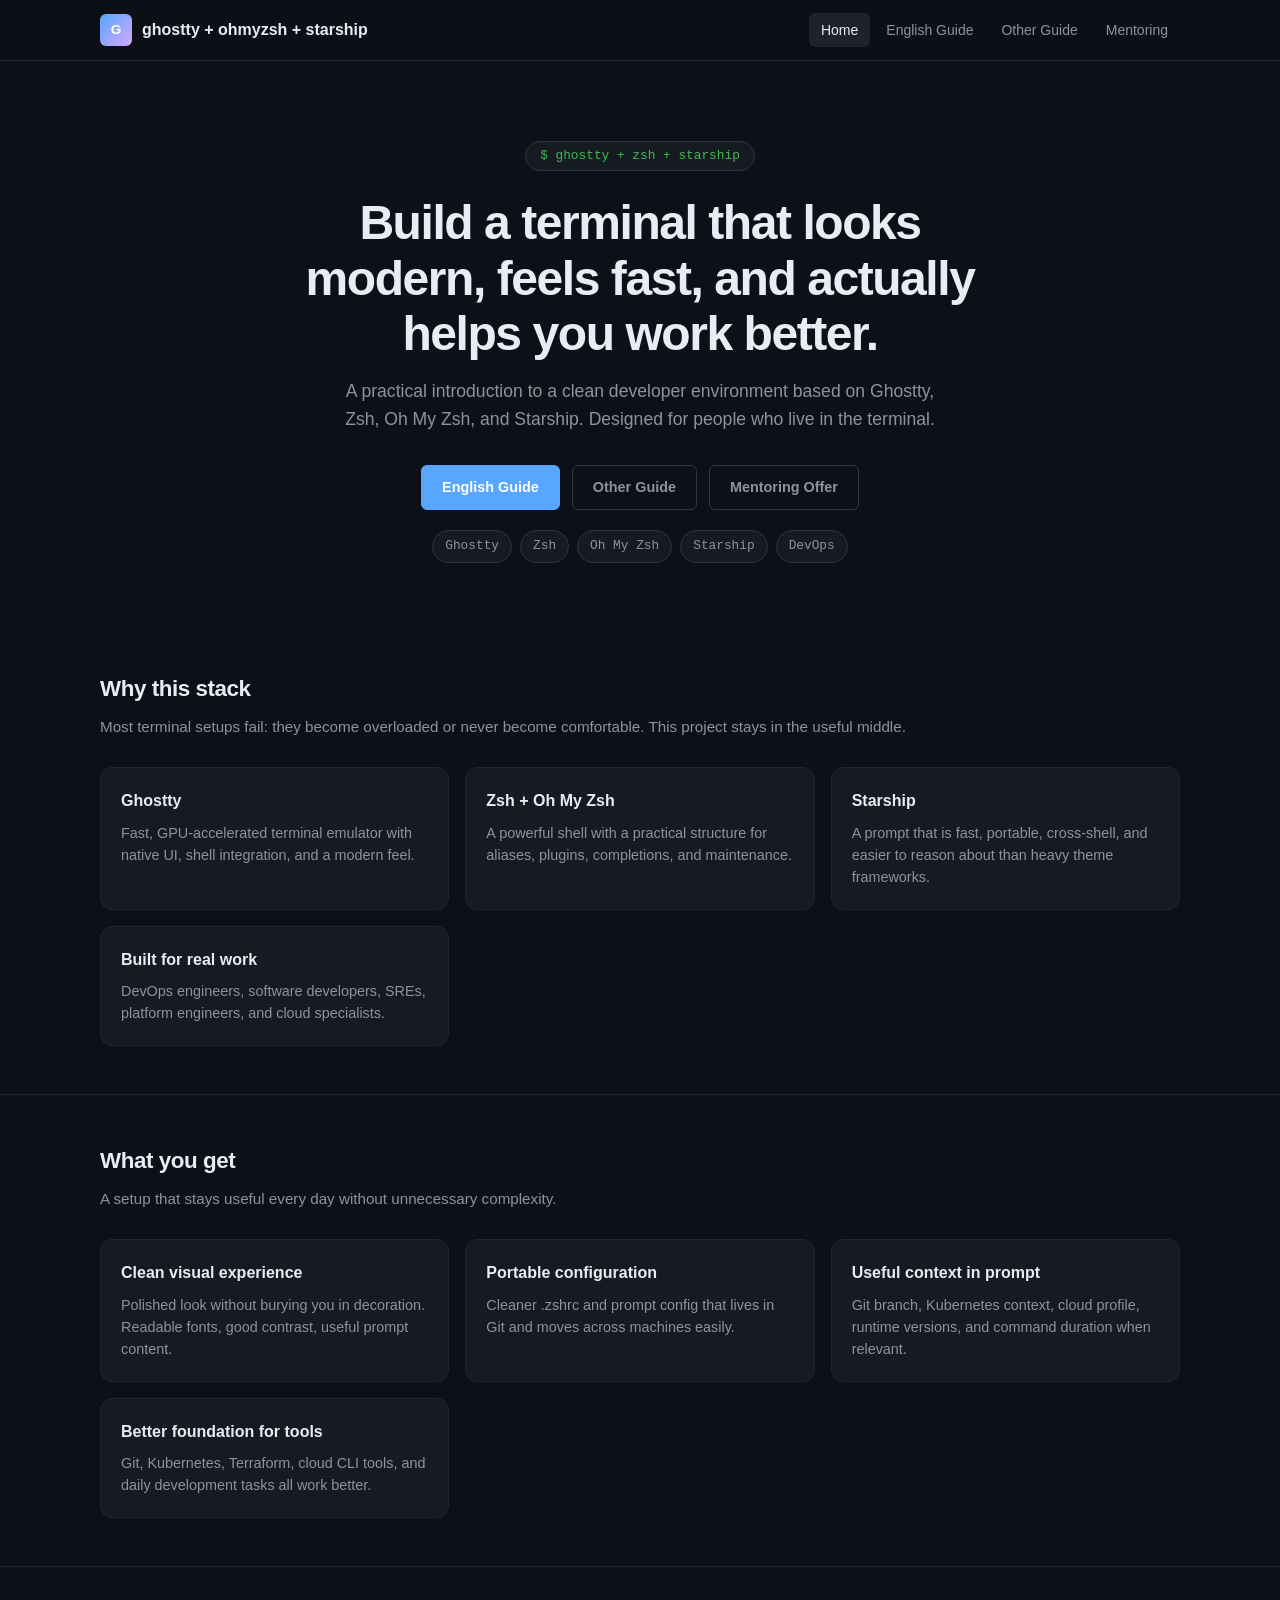
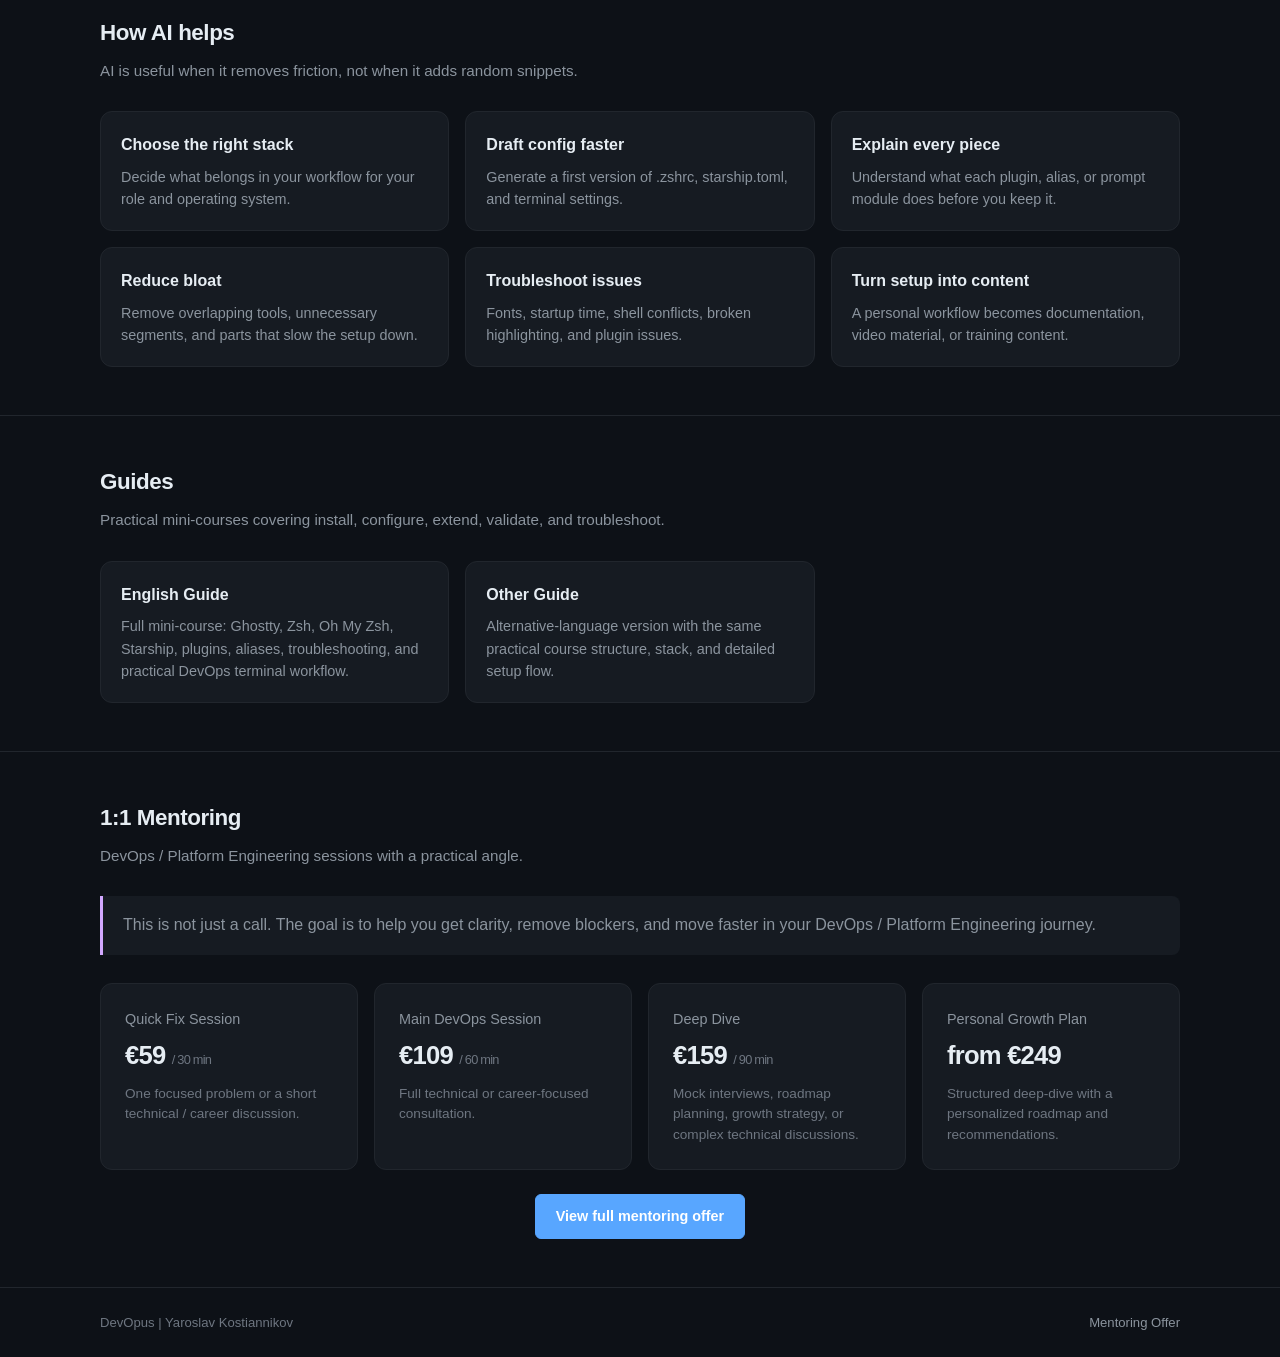
==== commit 74fec882: "Update site, chages theme" ====
--- a/index.html
+++ b/index.html
@@ -3,287 +3,195 @@
   <head>
     <meta charset="UTF-8">
     <meta name="viewport" content="width=device-width, initial-scale=1.0">
-    <title>DevOpus | Ghostty + Oh My Zsh + Starship</title>
-    <meta
-      name="description"
-      content="DevOpus project hub for a practical Ghostty, Oh My Zsh, and Starship setup, plus AI-assisted workflow guidance and DevOps mentorship."
-    >
-    <link rel="preconnect" href="https://fonts.googleapis.com">
-    <link rel="preconnect" href="https://fonts.gstatic.com" crossorigin>
-    <link
-      href="https://fonts.googleapis.com/css2?family=IBM+Plex+Mono:wght@400;500&family=Manrope:wght@400;500;600;700;800&family=Newsreader:opsz,wght@6..72,500;6..72,700&family=Space+Grotesk:wght@500;700&display=swap"
-      rel="stylesheet"
-    >
+    <title>Ghostty + Oh My Zsh + Starship</title>
+    <meta name="description" content="Build a terminal that looks modern, feels fast, and actually helps you work better. Practical guide for Ghostty, Oh My Zsh, and Starship.">
     <link rel="stylesheet" href="assets/site.css">
-    <script src="assets/site.js" defer></script>
   </head>
   <body>
-    <div class="page-shell">
-      <header class="site-header">
-        <div class="site-header__inner">
-          <a class="brand" href="./">
-            <span class="brand__mark">D</span>
-            <span class="brand__copy">
-              <strong>DevOpus</strong>
-              <span>AI Driven practical and pragmatic DevOps mentorship | Yaroslav Kostiannikov</span>
-            </span>
-          </a>
-          <nav class="nav">
-            <a href="#project">Project</a>
-            <a href="#ai">AI</a>
-            <a href="#offer">Offer</a>
-            <a href="#guides">Guides</a>
-            <a href="./mentoring-offer/">Full Offer</a>
-          </nav>
+    <header class="site-header">
+      <div class="container">
+        <a class="brand" href="./">
+          <span class="brand-icon">G</span>
+          <span>ghostty + ohmyzsh + starship</span>
+        </a>
+        <nav class="nav">
+          <a href="./" class="active">Home</a>
+          <a href="./en/">English Guide</a>
+          <a href="./other/">Other Guide</a>
+          <a href="./mentoring-offer/">Mentoring</a>
+        </nav>
+      </div>
+    </header>
+
+    <main>
+      <section class="hero">
+        <div class="container">
+          <div class="hero-badge">$ ghostty + zsh + starship</div>
+          <h1>Build a terminal that looks modern, feels fast, and actually helps you work better.</h1>
+          <p class="hero-lead">
+            A practical introduction to a clean developer environment based on Ghostty, Zsh, Oh My Zsh, and Starship.
+            Designed for people who live in the terminal.
+          </p>
+          <div class="button-row">
+            <a class="btn btn-primary" href="./en/">English Guide</a>
+            <a class="btn btn-outline" href="./other/">Other Guide</a>
+            <a class="btn btn-outline" href="./mentoring-offer/">Mentoring Offer</a>
+          </div>
+          <div class="chip-row">
+            <span class="chip">Ghostty</span>
+            <span class="chip">Zsh</span>
+            <span class="chip">Oh My Zsh</span>
+            <span class="chip">Starship</span>
+            <span class="chip">DevOps</span>
+          </div>
         </div>
-      </header>
+      </section>
 
-      <main class="main">
-        <section class="hero">
-          <article class="panel panel--hero reveal">
-            <span class="panel__flare panel__flare--warm"></span>
-            <span class="panel__flare panel__flare--cool"></span>
-            <span class="eyebrow">Ghostty + Zsh + Oh My Zsh + Starship</span>
-            <h1 class="hero-title">Build a terminal that looks modern, feels fast, and actually helps you work better.</h1>
-            <p class="hero-lead">
-              This project is a practical introduction to a clean developer environment for people who
-              live in the terminal and want a setup that is beautiful, productive, maintainable, and
-              useful for real DevOps and software engineering work.
-            </p>
-            <div class="button-row">
-              <a class="button button--primary" href="./en/">Open English Guide</a>
-              <a class="button button--secondary" href="./other/">Open Other Guide</a>
-              <a class="button button--ghost" href="./mentoring-offer/">Open Mentoring Offer</a>
+      <section class="section">
+        <div class="container">
+          <h2 class="section-title">Why this stack</h2>
+          <p class="section-subtitle">Most terminal setups fail: they become overloaded or never become comfortable. This project stays in the useful middle.</p>
+          <div class="card-grid">
+            <div class="card">
+              <h3>Ghostty</h3>
+              <p>Fast, GPU-accelerated terminal emulator with native UI, shell integration, and a modern feel.</p>
             </div>
-            <div class="hero-quote">
-              Your terminal is not just a window with commands. It is your daily workspace, your control
-              panel, and often the place where speed, clarity, and confidence either grow or disappear.
+            <div class="card">
+              <h3>Zsh + Oh My Zsh</h3>
+              <p>A powerful shell with a practical structure for aliases, plugins, completions, and maintenance.</p>
             </div>
-          </article>
+            <div class="card">
+              <h3>Starship</h3>
+              <p>A prompt that is fast, portable, cross-shell, and easier to reason about than heavy theme frameworks.</p>
+            </div>
+            <div class="card">
+              <h3>Built for real work</h3>
+              <p>DevOps engineers, software developers, SREs, platform engineers, and cloud specialists.</p>
+            </div>
+          </div>
+        </div>
+      </section>
 
-          <aside class="panel panel--hero reveal">
-            <span class="section-label">Project Map</span>
-            <h2 class="sidebar-title">What this site is for</h2>
-            <div class="summary-grid">
-              <article class="summary-card">
-                <h3>README direction</h3>
-                <p>The homepage reflects the README: why the stack matters, who it is for, and where AI fits.</p>
-              </article>
-              <article class="summary-card">
-                <h3>Offer included</h3>
-                <p>The mentoring offer is part of the main story, not a detached side page.</p>
-              </article>
-              <article class="summary-card">
-                <h3>Two guide versions</h3>
-                <p>The detailed material opens in separate pages that render the actual source markdown files.</p>
-              </article>
+      <section class="section">
+        <div class="container">
+          <h2 class="section-title">What you get</h2>
+          <p class="section-subtitle">A setup that stays useful every day without unnecessary complexity.</p>
+          <div class="card-grid">
+            <div class="card">
+              <h3>Clean visual experience</h3>
+              <p>Polished look without burying you in decoration. Readable fonts, good contrast, useful prompt content.</p>
             </div>
-            <div class="chip-row">
-              <span class="chip">Ghostty</span>
-              <span class="chip">Zsh</span>
-              <span class="chip">Oh My Zsh</span>
-              <span class="chip">Starship</span>
-              <span class="chip">AI-assisted workflow</span>
+            <div class="card">
+              <h3>Portable configuration</h3>
+              <p>Cleaner .zshrc and prompt config that lives in Git and moves across machines easily.</p>
             </div>
-          </aside>
-        </section>
+            <div class="card">
+              <h3>Useful context in prompt</h3>
+              <p>Git branch, Kubernetes context, cloud profile, runtime versions, and command duration when relevant.</p>
+            </div>
+            <div class="card">
+              <h3>Better foundation for tools</h3>
+              <p>Git, Kubernetes, Terraform, cloud CLI tools, and daily development tasks all work better.</p>
+            </div>
+          </div>
+        </div>
+      </section>
 
-        <section class="section" id="project">
-          <div class="section-head reveal">
-            <span class="section-label">From README</span>
-            <h2>The useful middle between overbuilt dotfiles and minimal setups that never become comfortable.</h2>
-            <p>
-              Most terminal setups fail in one of two ways: they either become impressive but overloaded,
-              or they stay minimal and never turn into a daily tool you actually enjoy. This project is
-              designed to stay in the useful middle.
-            </p>
+      <section class="section">
+        <div class="container">
+          <h2 class="section-title">How AI helps</h2>
+          <p class="section-subtitle">AI is useful when it removes friction, not when it adds random snippets.</p>
+          <div class="card-grid">
+            <div class="card">
+              <h3>Choose the right stack</h3>
+              <p>Decide what belongs in your workflow for your role and operating system.</p>
+            </div>
+            <div class="card">
+              <h3>Draft config faster</h3>
+              <p>Generate a first version of .zshrc, starship.toml, and terminal settings.</p>
+            </div>
+            <div class="card">
+              <h3>Explain every piece</h3>
+              <p>Understand what each plugin, alias, or prompt module does before you keep it.</p>
+            </div>
+            <div class="card">
+              <h3>Reduce bloat</h3>
+              <p>Remove overlapping tools, unnecessary segments, and parts that slow the setup down.</p>
+            </div>
+            <div class="card">
+              <h3>Troubleshoot issues</h3>
+              <p>Fonts, startup time, shell conflicts, broken highlighting, and plugin issues.</p>
+            </div>
+            <div class="card">
+              <h3>Turn setup into content</h3>
+              <p>A personal workflow becomes documentation, video material, or training content.</p>
+            </div>
           </div>
+        </div>
+      </section>
 
-          <div class="manifest-grid">
-            <article class="manifest-card reveal">
-              <h3>Ghostty</h3>
-              <p>Fast, modern terminal UX with strong rendering, native feel, shell integration, and polish.</p>
-            </article>
-            <article class="manifest-card reveal">
-              <h3>Zsh + Oh My Zsh</h3>
-              <p>Powerful shell behavior with a practical structure for plugins, aliases, completions, and maintenance.</p>
-            </article>
-            <article class="manifest-card reveal">
-              <h3>Starship</h3>
-              <p>A prompt that stays portable, clean, fast, and easier to reason about than heavy theme frameworks.</p>
-            </article>
-            <article class="manifest-card reveal">
-              <h3>Built for real work</h3>
-              <p>Useful for DevOps engineers, software developers, SREs, platform engineers, and cloud specialists.</p>
-            </article>
+      <section class="section">
+        <div class="container">
+          <h2 class="section-title">Guides</h2>
+          <p class="section-subtitle">Practical mini-courses covering install, configure, extend, validate, and troubleshoot.</p>
+          <div class="card-grid">
+            <a class="card-link" href="./en/">
+              <div class="card">
+                <h3>English Guide</h3>
+                <p>Full mini-course: Ghostty, Zsh, Oh My Zsh, Starship, plugins, aliases, troubleshooting, and practical DevOps terminal workflow.</p>
+              </div>
+            </a>
+            <a class="card-link" href="./other/">
+              <div class="card">
+                <h3>Other Guide</h3>
+                <p>Alternative-language version with the same practical course structure, stack, and detailed setup flow.</p>
+              </div>
+            </a>
           </div>
-        </section>
+        </div>
+      </section>
 
-        <section class="section">
-          <div class="section-head reveal">
-            <span class="section-label">What You Get</span>
-            <h2>A setup that stays useful every day.</h2>
-            <p>
-              The project is not about installing everything possible. It is about building a terminal
-              environment with the right amount of visual quality, context, speed, and maintainability.
-            </p>
+      <section class="section">
+        <div class="container">
+          <h2 class="section-title">1:1 Mentoring</h2>
+          <p class="section-subtitle">DevOps / Platform Engineering sessions with a practical angle.</p>
+          <div class="quote-block">
+            This is not just a call. The goal is to help you get clarity, remove blockers, and move faster in your DevOps / Platform Engineering journey.
           </div>
+          <div class="pricing-grid">
+            <div class="price-card">
+              <h3>Quick Fix Session</h3>
+              <div class="price-value">&euro;59 <small style="font-size:0.8rem;color:var(--text-dim);font-weight:400">/ 30 min</small></div>
+              <p>One focused problem or a short technical / career discussion.</p>
+            </div>
+            <div class="price-card">
+              <h3>Main DevOps Session</h3>
+              <div class="price-value">&euro;109 <small style="font-size:0.8rem;color:var(--text-dim);font-weight:400">/ 60 min</small></div>
+              <p>Full technical or career-focused consultation.</p>
+            </div>
+            <div class="price-card">
+              <h3>Deep Dive</h3>
+              <div class="price-value">&euro;159 <small style="font-size:0.8rem;color:var(--text-dim);font-weight:400">/ 90 min</small></div>
+              <p>Mock interviews, roadmap planning, growth strategy, or complex technical discussions.</p>
+            </div>
+            <div class="price-card">
+              <h3>Personal Growth Plan</h3>
+              <div class="price-value">from &euro;249</div>
+              <p>Structured deep-dive with a personalized roadmap and recommendations.</p>
+            </div>
+          </div>
+          <div class="button-row" style="margin-top:24px">
+            <a class="btn btn-primary" href="./mentoring-offer/">View full mentoring offer</a>
+          </div>
+        </div>
+      </section>
+    </main>
 
-          <div class="feature-grid">
-            <article class="feature-card reveal">
-              <h3>Polished without noise</h3>
-              <p>A visual experience that feels deliberate without burying you in decoration.</p>
-            </article>
-            <article class="feature-card reveal">
-              <h3>Portable config</h3>
-              <p>Cleaner `.zshrc` and prompt config that can live in Git and move across machines.</p>
-            </article>
-            <article class="feature-card reveal">
-              <h3>Better context</h3>
-              <p>A prompt and plugin set that helps with Git, Kubernetes, Terraform, cloud CLI tools, and daily dev work.</p>
-            </article>
-            <article class="feature-card reveal">
-              <h3>Scales with your role</h3>
-              <p>The same base can adapt to backend work, DevOps, SRE, platform engineering, and cloud operations.</p>
-            </article>
-          </div>
-        </section>
-
-        <section class="section" id="ai">
-          <div class="section-head reveal">
-            <span class="section-label">AI</span>
-            <h2>AI helps when it removes friction, not when it adds random snippets.</h2>
-            <p>
-              The README positions AI as a practical accelerator: choose the right stack, generate a first
-              draft of the config, explain shell behavior, remove overlaps, and troubleshoot startup or plugin issues.
-            </p>
-          </div>
-
-          <div class="support-grid">
-            <article class="support-card reveal">
-              <h3>Choose the right stack</h3>
-              <p>Use AI to decide what actually belongs in your workflow for your role and operating system.</p>
-            </article>
-            <article class="support-card reveal">
-              <h3>Draft the config faster</h3>
-              <p>Generate a first version of `.zshrc`, `starship.toml`, aliases, and terminal settings.</p>
-            </article>
-            <article class="support-card reveal">
-              <h3>Explain every piece</h3>
-              <p>Understand what each plugin, alias, prompt module, or shell line is doing before you keep it.</p>
-            </article>
-            <article class="support-card reveal">
-              <h3>Reduce bloat</h3>
-              <p>Remove overlapping tools, unnecessary prompt segments, and the parts that slow the setup down.</p>
-            </article>
-            <article class="support-card reveal">
-              <h3>Troubleshoot the ugly parts</h3>
-              <p>Fonts, startup time, shell conflicts, broken highlighting, and plugin issues are all good AI use cases.</p>
-            </article>
-            <article class="support-card reveal">
-              <h3>Turn a setup into content</h3>
-              <p>A personal workflow becomes documentation, video material, training content, or a lead-in to mentorship.</p>
-            </article>
-          </div>
-        </section>
-
-        <section class="section" id="offer">
-          <div class="section-head reveal">
-            <span class="section-label">Mentoring Offer</span>
-            <h2>1:1 DevOps / Platform Engineering sessions are part of the project story.</h2>
-            <p>
-              The site reflects the mentoring file directly: roadmap work, interview preparation, CV and
-              LinkedIn feedback, Kubernetes / AWS / Terraform / Linux discussions, and help with real technical problems.
-            </p>
-          </div>
-
-          <div class="quote-band reveal">
-            <blockquote>This is not just a call. The point is to create clarity, remove blockers, and move faster.</blockquote>
-            <p>That is the core note behind the mentoring offer.</p>
-          </div>
-
-          <div class="pricing-grid" style="margin-top: 18px;">
-            <article class="price-card reveal">
-              <h3>Quick Fix Session</h3>
-              <div class="price">EUR 59 <small>/ 30 min</small></div>
-              <p>For one focused problem or a short technical or career discussion.</p>
-            </article>
-            <article class="price-card reveal">
-              <h3>Main DevOps Session</h3>
-              <div class="price">EUR 109 <small>/ 60 min</small></div>
-              <p>For a full technical or career-focused consultation.</p>
-            </article>
-            <article class="price-card reveal">
-              <h3>Deep Dive</h3>
-              <div class="price">EUR 159 <small>/ 90 min</small></div>
-              <p>For mock interviews, roadmap planning, growth strategy, or harder technical discussions.</p>
-            </article>
-            <article class="price-card reveal">
-              <h3>Personal Growth Plan</h3>
-              <div class="price">from EUR 249</div>
-              <p>Structured deep-dive with a personalized roadmap and practical recommendations.</p>
-            </article>
-          </div>
-
-          <div class="button-row reveal">
-            <a class="button button--primary" href="./mentoring-offer/">View full mentoring page</a>
-          </div>
-        </section>
-
-        <section class="section" id="guides">
-          <div class="section-head reveal">
-            <span class="section-label">Guides</span>
-            <h2>Open the version you need and read the actual course content in a proper page.</h2>
-            <p>
-              Each guide page renders the source markdown from the corresponding file. The content is not rewritten
-              into a stub. It opens as a full reading page with structure, navigation, and the original material.
-            </p>
-          </div>
-
-          <div class="guide-grid">
-            <article class="guide-card reveal">
-              <h3>English Guide</h3>
-              <p>
-                Full mini-course for Ghostty, Zsh, Oh My Zsh, Starship, plugins, aliases, troubleshooting,
-                and practical DevOps terminal workflow.
-              </p>
-              <ul class="bullet-list">
-                <li>Who this course is for</li>
-                <li>What you will build</li>
-                <li>Ten-part course structure</li>
-                <li>Detailed modules rendered from the markdown source</li>
-              </ul>
-              <div class="button-row">
-                <a class="button button--primary" href="./en/">Open English Guide</a>
-              </div>
-            </article>
-
-            <article class="guide-card reveal">
-              <h3>Other Guide</h3>
-              <p>
-                Alternative-language version of the same practical course with the same structure, stack,
-                and detailed setup flow rendered from the file in the `other` block.
-              </p>
-              <ul class="bullet-list">
-                <li>Тот же стек и те же модули</li>
-                <li>Практичное объяснение шагов настройки</li>
-                <li>Разделы по плагинам, prompt и troubleshooting</li>
-                <li>Открывается как полноценная красивая страница</li>
-              </ul>
-              <div class="button-row">
-                <a class="button button--primary" href="./other/">Open Other Guide</a>
-              </div>
-            </article>
-          </div>
-        </section>
-      </main>
-
-      <footer class="site-footer">
-        <div class="site-footer__inner">
-          <span>DevOpus | AI Driven practical and pragmatic DevOps mentorship | Yaroslav Kostiannikov</span>
-          <a href="./mentoring-offer/">Mentoring Offer</a>
-        </div>
-      </footer>
-    </div>
+    <footer class="site-footer">
+      <div class="container">
+        <span>DevOpus | Yaroslav Kostiannikov</span>
+        <a href="./mentoring-offer/">Mentoring Offer</a>
+      </div>
+    </footer>
   </body>
 </html>
--- a/assets/site.css
+++ b/assets/site.css
@@ -1,27 +1,25 @@
 :root {
-  --bg: #f7f1e8;
-  --bg-soft: #efe5d6;
-  --paper: rgba(255, 252, 246, 0.88);
-  --paper-strong: #fffdf9;
-  --ink: #121724;
-  --muted: #5a6677;
-  --line: rgba(18, 23, 36, 0.12);
-  --line-strong: rgba(18, 23, 36, 0.22);
-  --accent: #d6542d;
-  --accent-2: #0e7c73;
-  --accent-3: #f2b84b;
-  --shadow: 0 24px 80px rgba(18, 23, 36, 0.12);
-  --radius-xl: 34px;
-  --radius-lg: 24px;
-  --radius-md: 18px;
-  --max-width: 1220px;
-  --font-body: "Manrope", "Segoe UI", sans-serif;
-  --font-heading: "Space Grotesk", "Segoe UI", sans-serif;
-  --font-display: "Newsreader", Georgia, serif;
-  --font-mono: "IBM Plex Mono", "SFMono-Regular", monospace;
-}
-
-* {
+  --bg: #0d1117;
+  --bg-card: #161b22;
+  --bg-code: #1c2128;
+  --bg-elevated: #1c2230;
+  --border: #30363d;
+  --border-light: #21262d;
+  --text: #e6edf3;
+  --text-muted: #8b949e;
+  --text-dim: #6e7681;
+  --accent: #58a6ff;
+  --accent-2: #3fb950;
+  --accent-3: #d2a8ff;
+  --accent-warn: #d29922;
+  --font-body: -apple-system, BlinkMacSystemFont, "Segoe UI", Helvetica, Arial, sans-serif;
+  --font-mono: "SFMono-Regular", Consolas, "Liberation Mono", Menlo, monospace;
+  --max-width: 1080px;
+  --radius: 8px;
+  --radius-lg: 12px;
+}
+
+*, *::before, *::after {
   box-sizing: border-box;
 }
 
@@ -33,674 +31,601 @@
   margin: 0;
   min-height: 100vh;
   font-family: var(--font-body);
-  color: var(--ink);
-  background:
-    radial-gradient(circle at top left, rgba(214, 84, 45, 0.14), transparent 28%),
-    radial-gradient(circle at 85% 0%, rgba(14, 124, 115, 0.14), transparent 28%),
-    radial-gradient(circle at 50% 100%, rgba(242, 184, 75, 0.16), transparent 22%),
-    linear-gradient(180deg, #fbf6ef 0%, #f3eadf 54%, #f8f4ed 100%);
-}
-
-body::before {
-  content: "";
-  position: fixed;
-  inset: 0;
-  pointer-events: none;
-  background-image:
-    linear-gradient(rgba(18, 23, 36, 0.03) 1px, transparent 1px),
-    linear-gradient(90deg, rgba(18, 23, 36, 0.03) 1px, transparent 1px);
-  background-size: 36px 36px;
-  mask-image: radial-gradient(circle at center, #000 28%, transparent 82%);
-  opacity: 0.55;
+  font-size: 16px;
+  line-height: 1.6;
+  color: var(--text);
+  background: var(--bg);
+  -webkit-font-smoothing: antialiased;
 }
 
 a {
-  color: inherit;
+  color: var(--accent);
   text-decoration: none;
 }
 
-.page-shell {
-  position: relative;
-  z-index: 1;
+a:hover {
+  text-decoration: underline;
+}
+
+img {
+  max-width: 100%;
+}
+
+/* --- Layout --- */
+
+.container {
   width: min(calc(100% - 32px), var(--max-width));
   margin: 0 auto;
-  padding-bottom: 56px;
-}
+}
+
+/* --- Header --- */
 
 .site-header {
   position: sticky;
-  top: 18px;
-  z-index: 40;
-  padding-top: 18px;
-}
-
-.site-header__inner {
+  top: 0;
+  z-index: 50;
+  background: rgba(13, 17, 23, 0.85);
+  backdrop-filter: blur(12px);
+  border-bottom: 1px solid var(--border-light);
+}
+
+.site-header .container {
   display: flex;
   align-items: center;
   justify-content: space-between;
-  gap: 18px;
-  padding: 14px 18px;
-  border: 1px solid var(--line);
-  border-radius: 999px;
-  background: rgba(255, 251, 244, 0.78);
-  backdrop-filter: blur(18px);
-  box-shadow: var(--shadow);
+  height: 60px;
+  gap: 16px;
 }
 
 .brand {
+  display: flex;
+  align-items: center;
+  gap: 10px;
+  color: var(--text);
+  font-weight: 600;
+  font-size: 1rem;
+  white-space: nowrap;
+}
+
+.brand:hover {
+  text-decoration: none;
+  color: var(--text);
+}
+
+.brand-icon {
+  display: grid;
+  place-items: center;
+  width: 32px;
+  height: 32px;
+  border-radius: 6px;
+  font-size: 0.85rem;
+  font-weight: 700;
+  color: #fff;
+  background: linear-gradient(135deg, var(--accent) 0%, var(--accent-3) 100%);
+}
+
+.nav {
+  display: flex;
+  gap: 4px;
+}
+
+.nav a {
+  padding: 6px 12px;
+  border-radius: 6px;
+  color: var(--text-muted);
+  font-size: 0.875rem;
+  transition: color 150ms, background 150ms;
+}
+
+.nav a:hover {
+  color: var(--text);
+  background: rgba(255,255,255,0.06);
+  text-decoration: none;
+}
+
+.nav a.active {
+  color: var(--text);
+  background: rgba(255,255,255,0.08);
+}
+
+/* --- Hero --- */
+
+.hero {
+  padding: 80px 0 60px;
+  text-align: center;
+}
+
+.hero-badge {
   display: inline-flex;
   align-items: center;
-  gap: 14px;
-  min-width: 0;
-}
-
-.brand__mark {
-  width: 40px;
-  height: 40px;
-  display: grid;
-  place-items: center;
-  border-radius: 14px;
-  color: #fff;
-  font-family: var(--font-heading);
-  font-size: 1rem;
+  gap: 8px;
+  padding: 4px 14px;
+  border-radius: 999px;
+  border: 1px solid var(--border);
+  background: var(--bg-card);
+  color: var(--accent-2);
+  font-family: var(--font-mono);
+  font-size: 0.8rem;
+  margin-bottom: 24px;
+}
+
+.hero h1 {
+  margin: 0 auto 16px;
+  max-width: 720px;
+  font-size: clamp(2rem, 5vw, 3rem);
   font-weight: 700;
-  background: linear-gradient(135deg, var(--accent) 0%, var(--accent-2) 100%);
-  box-shadow: 0 16px 32px rgba(14, 124, 115, 0.24);
-}
-
-.brand__copy {
-  display: grid;
-  gap: 2px;
-  min-width: 0;
-}
-
-.brand__copy strong {
-  font-family: var(--font-heading);
-  font-size: 0.98rem;
+  line-height: 1.15;
   letter-spacing: -0.03em;
-}
-
-.brand__copy span {
-  color: var(--muted);
-  font-size: 0.81rem;
-  white-space: nowrap;
-  overflow: hidden;
-  text-overflow: ellipsis;
-}
-
-.nav {
+  color: var(--text);
+}
+
+.hero-lead {
+  margin: 0 auto 32px;
+  max-width: 600px;
+  color: var(--text-muted);
+  font-size: 1.1rem;
+  line-height: 1.6;
+}
+
+.button-row {
   display: flex;
   flex-wrap: wrap;
   justify-content: center;
-  gap: 8px;
-}
-
-.nav a {
-  padding: 10px 14px;
-  border-radius: 999px;
-  color: var(--muted);
-  font-size: 0.95rem;
-  transition: background 160ms ease, color 160ms ease;
-}
-
-.nav a:hover,
-.nav a:focus-visible,
-.toc a:hover,
-.toc a:focus-visible {
-  background: rgba(18, 23, 36, 0.06);
-  color: var(--ink);
-}
-
-.main {
-  padding-top: 28px;
-}
-
-.hero {
-  display: grid;
-  grid-template-columns: minmax(0, 1.1fr) minmax(310px, 0.9fr);
-  gap: 22px;
-  padding-top: 26px;
-}
-
-.panel {
-  position: relative;
-  overflow: hidden;
-  border: 1px solid var(--line);
-  border-radius: var(--radius-xl);
-  background: linear-gradient(180deg, rgba(255, 253, 249, 0.95), rgba(255, 250, 243, 0.82));
-  box-shadow: var(--shadow);
-}
-
-.panel--hero,
-.panel--page,
-.panel--sidebar {
-  padding: 34px;
-}
-
-.panel__flare {
-  position: absolute;
-  border-radius: 999px;
-  pointer-events: none;
-  filter: blur(4px);
-}
-
-.panel__flare--warm {
-  top: -48px;
-  right: -38px;
-  width: 210px;
-  height: 210px;
-  background: rgba(214, 84, 45, 0.14);
-}
-
-.panel__flare--cool {
-  left: -52px;
-  bottom: -74px;
-  width: 250px;
-  height: 250px;
-  background: rgba(14, 124, 115, 0.12);
-}
-
-.eyebrow,
-.section-label {
+  gap: 12px;
+}
+
+.btn {
   display: inline-flex;
   align-items: center;
   gap: 8px;
-  padding: 8px 12px;
-  border-radius: 999px;
-  color: var(--accent-2);
-  background: rgba(14, 124, 115, 0.1);
-  font-size: 0.82rem;
-  font-weight: 800;
-  letter-spacing: 0.08em;
-  text-transform: uppercase;
-}
-
-.hero-title,
-.page-title,
-.section-head h2,
-.sidebar-title,
-.panel h3,
-.price-card h3 {
-  margin: 16px 0 12px;
-  font-family: var(--font-heading);
-  letter-spacing: -0.05em;
-  line-height: 0.98;
-}
-
-.hero-title {
-  font-size: clamp(3rem, 6vw, 6rem);
-  max-width: 11ch;
-}
-
-.page-title {
-  font-size: clamp(2.8rem, 5vw, 4.8rem);
-  max-width: 12ch;
-}
-
-.hero-lead,
-.page-lead,
-.section-head p,
-.muted,
-.price-card p,
-.feature-card p,
-.guide-card p,
-.summary-card p {
+  padding: 10px 20px;
+  border-radius: 6px;
+  font-size: 0.9rem;
+  font-weight: 600;
+  border: 1px solid transparent;
+  transition: background 150ms, border-color 150ms;
+  cursor: pointer;
+}
+
+.btn:hover {
+  text-decoration: none;
+}
+
+.btn-primary {
+  color: #fff;
+  background: var(--accent);
+  border-color: var(--accent);
+}
+
+.btn-primary:hover {
+  background: #4c9aef;
+  color: #fff;
+}
+
+.btn-outline {
+  color: var(--text-muted);
+  border-color: var(--border);
+  background: transparent;
+}
+
+.btn-outline:hover {
+  color: var(--text);
+  border-color: var(--text-muted);
+}
+
+/* --- Section --- */
+
+.section {
+  padding: 48px 0;
+}
+
+.section + .section {
+  border-top: 1px solid var(--border-light);
+}
+
+.section-title {
+  margin: 0 0 8px;
+  font-size: 1.4rem;
+  font-weight: 600;
+  letter-spacing: -0.02em;
+}
+
+.section-subtitle {
+  margin: 0 0 28px;
+  color: var(--text-muted);
+  font-size: 0.95rem;
+}
+
+/* --- Card Grid --- */
+
+.card-grid {
+  display: grid;
+  grid-template-columns: repeat(auto-fill, minmax(280px, 1fr));
+  gap: 16px;
+}
+
+.card {
+  padding: 20px;
+  border: 1px solid var(--border-light);
+  border-radius: var(--radius-lg);
+  background: var(--bg-card);
+  transition: border-color 200ms;
+}
+
+.card:hover {
+  border-color: var(--border);
+}
+
+.card h3 {
+  margin: 0 0 8px;
+  font-size: 1rem;
+  font-weight: 600;
+  color: var(--text);
+}
+
+.card p {
   margin: 0;
-  color: var(--muted);
-  line-height: 1.75;
-  font-size: 1rem;
-}
-
-.hero-quote {
-  margin: 26px 0 0;
-  padding: 18px 20px;
-  border: 1px solid var(--line);
-  border-radius: var(--radius-md);
-  background: rgba(18, 23, 36, 0.04);
-  font-family: var(--font-display);
-  font-size: 1.36rem;
-  line-height: 1.45;
-}
-
-.button-row {
-  display: flex;
-  flex-wrap: wrap;
-  gap: 12px;
-  margin-top: 24px;
-}
-
-.button {
-  display: inline-flex;
-  align-items: center;
-  justify-content: center;
-  gap: 10px;
-  padding: 14px 20px;
-  border-radius: 999px;
-  font-weight: 800;
-  transition: transform 160ms ease, box-shadow 160ms ease, background 160ms ease;
-}
-
-.button:hover,
-.button:focus-visible {
-  transform: translateY(-2px);
-}
-
-.button--primary {
-  color: #fff;
-  background: linear-gradient(135deg, var(--accent) 0%, var(--accent-2) 100%);
-  box-shadow: 0 18px 36px rgba(14, 124, 115, 0.24);
-}
-
-.button--secondary {
-  color: var(--ink);
-  background: rgba(18, 23, 36, 0.05);
-  border: 1px solid var(--line);
-}
-
-.button--ghost {
-  color: var(--muted);
-  background: transparent;
-  border: 1px dashed rgba(18, 23, 36, 0.18);
-}
+  color: var(--text-muted);
+  font-size: 0.9rem;
+  line-height: 1.55;
+}
+
+.card-link {
+  color: inherit;
+}
+
+.card-link:hover {
+  text-decoration: none;
+}
+
+.card-link:hover .card {
+  border-color: var(--accent);
+}
+
+.card-link:hover .card h3 {
+  color: var(--accent);
+}
+
+/* --- Stack chips --- */
 
 .chip-row {
   display: flex;
   flex-wrap: wrap;
-  gap: 10px;
-  margin-top: 26px;
+  gap: 8px;
+  margin-top: 20px;
+  justify-content: center;
 }
 
 .chip {
   display: inline-flex;
   align-items: center;
-  gap: 8px;
-  padding: 10px 14px;
+  gap: 6px;
+  padding: 5px 12px;
   border-radius: 999px;
-  background: rgba(18, 23, 36, 0.06);
-  color: var(--ink);
-  font-size: 0.92rem;
-}
-
-.manifest-grid,
-.feature-grid,
-.offer-grid,
-.guide-grid,
-.summary-grid,
-.support-grid,
+  border: 1px solid var(--border);
+  background: var(--bg-card);
+  color: var(--text-muted);
+  font-size: 0.8rem;
+  font-family: var(--font-mono);
+}
+
+/* --- Quote --- */
+
+.quote-block {
+  margin: 28px 0;
+  padding: 16px 20px;
+  border-left: 3px solid var(--accent-3);
+  border-radius: 0 var(--radius) var(--radius) 0;
+  background: var(--bg-card);
+  color: var(--text-muted);
+  font-size: 1rem;
+  line-height: 1.65;
+}
+
+/* --- Pricing --- */
+
 .pricing-grid {
   display: grid;
-  grid-template-columns: repeat(12, minmax(0, 1fr));
-  gap: 18px;
-}
-
-.manifest-card,
-.feature-card,
-.guide-card,
-.summary-card,
-.support-card,
+  grid-template-columns: repeat(auto-fill, minmax(220px, 1fr));
+  gap: 16px;
+}
+
 .price-card {
   padding: 24px;
-  border: 1px solid var(--line);
+  border: 1px solid var(--border-light);
   border-radius: var(--radius-lg);
-  background: rgba(255, 255, 255, 0.68);
-  box-shadow: 0 18px 46px rgba(18, 23, 36, 0.08);
-}
-
-.manifest-card,
-.feature-card,
-.guide-card,
-.support-card {
-  grid-column: span 6;
-}
-
-.summary-card,
-.price-card {
-  grid-column: span 4;
-}
-
-.manifest-card h3,
-.feature-card h3,
-.guide-card h3,
-.summary-card h3,
-.support-card h3,
+  background: var(--bg-card);
+}
+
 .price-card h3 {
-  font-size: 1.35rem;
-}
-
-.section {
-  padding-top: 34px;
-}
-
-.section-head {
-  max-width: 760px;
-  margin-bottom: 18px;
-}
-
-.section-head h2 {
-  font-size: clamp(2rem, 4vw, 3.3rem);
-}
-
-.price {
-  margin: 12px 0;
-  font-family: var(--font-heading);
-  font-size: 2rem;
-  letter-spacing: -0.05em;
-}
-
-.price small {
-  font-size: 0.95rem;
-  color: var(--muted);
-}
-
-.bullet-list,
-.summary-list,
-.toc {
-  margin: 16px 0 0;
-  padding: 0;
-  list-style: none;
-}
-
-.bullet-list li,
-.summary-list li {
-  position: relative;
-  margin-bottom: 10px;
-  padding-left: 18px;
-  color: var(--muted);
-  line-height: 1.75;
-}
-
-.bullet-list li::before,
-.summary-list li::before {
-  content: "";
-  position: absolute;
-  left: 0;
-  top: 0.72em;
-  width: 8px;
-  height: 8px;
-  border-radius: 999px;
-  background: var(--accent);
-}
-
-.quote-band {
-  margin-top: 18px;
-  padding: 26px;
-  border-radius: var(--radius-lg);
-  border: 1px solid rgba(214, 84, 45, 0.18);
-  background: linear-gradient(135deg, rgba(214, 84, 45, 0.12), rgba(14, 124, 115, 0.08));
-  box-shadow: var(--shadow);
-}
-
-.quote-band blockquote {
+  margin: 0 0 4px;
+  font-size: 0.9rem;
+  color: var(--text-muted);
+  font-weight: 500;
+}
+
+.price-value {
+  margin: 0 0 8px;
+  font-size: 1.6rem;
+  font-weight: 700;
+  color: var(--text);
+  letter-spacing: -0.03em;
+}
+
+.price-card p {
   margin: 0;
-  font-family: var(--font-display);
-  font-size: clamp(1.5rem, 3vw, 2.2rem);
-  line-height: 1.28;
-}
-
-.quote-band p {
-  margin: 14px 0 0;
-  color: var(--muted);
-}
-
-.page-hero {
-  padding-top: 28px;
-}
-
-.page-hero__grid {
-  display: grid;
-  grid-template-columns: minmax(0, 1.06fr) minmax(300px, 0.94fr);
-  gap: 20px;
-}
+  color: var(--text-dim);
+  font-size: 0.85rem;
+  line-height: 1.5;
+}
+
+/* --- Guide layout --- */
 
 .guide-layout {
   display: grid;
-  grid-template-columns: minmax(260px, 310px) minmax(0, 1fr);
-  gap: 20px;
-  padding-top: 22px;
+  grid-template-columns: 240px minmax(0, 1fr);
+  gap: 32px;
+  padding: 40px 0 60px;
 }
 
 .guide-sidebar {
   position: sticky;
-  top: 104px;
+  top: 76px;
   align-self: start;
-  display: grid;
-  gap: 16px;
-}
-
-.sidebar-title {
-  font-size: 1.4rem;
+  max-height: calc(100vh - 92px);
+  overflow-y: auto;
+}
+
+.toc-title {
+  margin: 0 0 12px;
+  font-size: 0.75rem;
+  font-weight: 600;
+  color: var(--text-dim);
+  text-transform: uppercase;
+  letter-spacing: 0.06em;
 }
 
 .toc {
-  display: grid;
-  gap: 6px;
+  list-style: none;
+  margin: 0;
+  padding: 0;
+  display: flex;
+  flex-direction: column;
+  gap: 2px;
 }
 
 .toc a {
   display: block;
-  padding: 10px 12px;
-  border-radius: 14px;
-  color: var(--muted);
-  line-height: 1.45;
+  padding: 4px 10px;
+  border-radius: 4px;
+  color: var(--text-muted);
+  font-size: 0.82rem;
+  line-height: 1.4;
+  transition: color 120ms, background 120ms;
+  border-left: 2px solid transparent;
+}
+
+.toc a:hover {
+  color: var(--text);
+  background: rgba(255,255,255,0.04);
+  text-decoration: none;
+}
+
+.toc a.active {
+  color: var(--text);
+  border-left-color: var(--accent);
 }
 
 .toc a[data-level="3"] {
-  margin-left: 12px;
-  font-size: 0.92rem;
-}
-
-.guide-main {
-  min-width: 0;
-}
-
-.markdown-frame {
-  padding: 30px;
-  border: 1px solid var(--line);
-  border-radius: var(--radius-xl);
-  background: rgba(255, 253, 248, 0.9);
-  box-shadow: var(--shadow);
-}
-
-.markdown-status {
-  padding: 16px 18px;
-  border: 1px dashed rgba(18, 23, 36, 0.2);
-  border-radius: 14px;
-  color: var(--muted);
-  background: rgba(18, 23, 36, 0.03);
-}
+  padding-left: 22px;
+  font-size: 0.8rem;
+}
+
+/* --- Prose / Markdown --- */
 
 .prose {
-  color: var(--ink);
+  color: var(--text);
+  line-height: 1.7;
 }
 
 .prose > :first-child {
   margin-top: 0;
 }
 
-.prose h2,
-.prose h3,
-.prose h4 {
-  scroll-margin-top: 118px;
-  margin-top: 2.2em;
-  margin-bottom: 0.7em;
-  font-family: var(--font-heading);
-  letter-spacing: -0.04em;
-  line-height: 1.05;
-}
-
-.prose h2 {
-  font-size: clamp(1.8rem, 3vw, 2.6rem);
-}
-
-.prose h3 {
-  font-size: 1.45rem;
-}
-
-.prose h4 {
-  font-size: 1.16rem;
-}
-
-.prose p,
-.prose li,
-.prose blockquote {
-  font-size: 1.03rem;
-  line-height: 1.82;
-}
+.prose h1, .prose h2, .prose h3, .prose h4 {
+  margin: 2em 0 0.6em;
+  font-weight: 600;
+  line-height: 1.25;
+  letter-spacing: -0.02em;
+  color: var(--text);
+  scroll-margin-top: 80px;
+}
+
+.prose h1 { font-size: 1.8rem; }
+.prose h2 { font-size: 1.45rem; padding-bottom: 6px; border-bottom: 1px solid var(--border-light); }
+.prose h3 { font-size: 1.15rem; }
+.prose h4 { font-size: 1rem; }
 
 .prose p {
   margin: 1em 0;
 }
 
-.prose ul,
-.prose ol {
-  margin: 1em 0 1.2em;
-  padding-left: 1.3em;
+.prose ul, .prose ol {
+  margin: 1em 0;
+  padding-left: 1.5em;
 }
 
 .prose li + li {
-  margin-top: 0.45em;
+  margin-top: 0.3em;
+}
+
+.prose li {
+  color: var(--text-muted);
 }
 
 .prose hr {
+  margin: 2em 0;
   border: 0;
-  border-top: 1px solid rgba(18, 23, 36, 0.12);
-  margin: 2.2em 0;
+  border-top: 1px solid var(--border-light);
 }
 
 .prose a {
-  color: var(--accent-2);
-  text-decoration: underline;
-  text-decoration-thickness: 1px;
-  text-underline-offset: 0.14em;
+  color: var(--accent);
 }
 
 .prose strong {
-  font-weight: 800;
+  color: var(--text);
+  font-weight: 600;
+}
+
+.prose blockquote {
+  margin: 1.5em 0;
+  padding: 0 0 0 16px;
+  border-left: 3px solid var(--accent-3);
+  color: var(--text-muted);
 }
 
 .prose code {
-  padding: 0.12em 0.42em;
-  border-radius: 8px;
-  background: rgba(18, 23, 36, 0.06);
+  padding: 0.15em 0.4em;
+  border-radius: 4px;
+  background: var(--bg-code);
   font-family: var(--font-mono);
-  font-size: 0.92em;
+  font-size: 0.88em;
+  color: var(--accent-3);
 }
 
 .prose pre {
   position: relative;
   margin: 1.5em 0;
-  padding: 20px;
+  padding: 16px;
   overflow-x: auto;
-  border-radius: 22px;
-  background: #141d2c;
-  color: #dbe6f4;
-  box-shadow: 0 20px 44px rgba(10, 14, 22, 0.2);
+  border-radius: var(--radius);
+  background: var(--bg-code);
+  border: 1px solid var(--border-light);
 }
 
 .prose pre code {
   padding: 0;
   background: transparent;
-  color: inherit;
-}
-
-.prose blockquote {
-  margin: 1.5em 0;
-  padding: 0 0 0 18px;
-  border-left: 3px solid var(--accent);
-  color: var(--ink);
-  font-family: var(--font-display);
-  font-size: 1.32rem;
+  color: var(--text);
+  font-size: 0.85rem;
   line-height: 1.55;
 }
 
+.prose pre .code-lang {
+  display: block;
+  margin-bottom: 8px;
+  color: var(--text-dim);
+  font-size: 0.75rem;
+  text-transform: uppercase;
+  letter-spacing: 0.04em;
+}
+
+/* --- Copy button --- */
+
+.copy-btn {
+  position: absolute;
+  top: 8px;
+  right: 8px;
+  padding: 4px 10px;
+  border: 1px solid var(--border);
+  border-radius: 4px;
+  background: var(--bg-card);
+  color: var(--text-dim);
+  font-size: 0.72rem;
+  font-family: var(--font-body);
+  cursor: pointer;
+  transition: color 150ms, border-color 150ms;
+  opacity: 0;
+}
+
+.prose pre:hover .copy-btn {
+  opacity: 1;
+}
+
+.copy-btn:hover {
+  color: var(--text);
+  border-color: var(--text-muted);
+}
+
+.copy-btn.copied {
+  color: var(--accent-2);
+  border-color: var(--accent-2);
+  opacity: 1;
+}
+
+/* --- Footer --- */
+
 .site-footer {
-  padding-top: 34px;
-}
-
-.site-footer__inner {
+  padding: 24px 0;
+  border-top: 1px solid var(--border-light);
+  color: var(--text-dim);
+  font-size: 0.82rem;
+}
+
+.site-footer .container {
   display: flex;
   align-items: center;
   justify-content: space-between;
-  gap: 16px;
-  padding-top: 22px;
-  border-top: 1px solid var(--line);
-  color: var(--muted);
-}
-
-.reveal {
-  opacity: 0;
-  transform: translateY(20px);
-  transition: opacity 540ms ease, transform 540ms ease;
-}
-
-.reveal.is-visible {
-  opacity: 1;
-  transform: translateY(0);
-}
-
-@media (max-width: 1080px) {
-  .hero,
-  .page-hero__grid,
+  gap: 12px;
+}
+
+.site-footer a {
+  color: var(--text-muted);
+}
+
+/* --- Loading --- */
+
+.loading-msg {
+  padding: 20px;
+  color: var(--text-dim);
+  font-family: var(--font-mono);
+  font-size: 0.85rem;
+}
+
+/* --- Responsive --- */
+
+@media (max-width: 768px) {
+  .hero {
+    padding: 48px 0 40px;
+  }
+
+  .hero h1 {
+    font-size: 1.75rem;
+  }
+
   .guide-layout {
     grid-template-columns: 1fr;
   }
 
   .guide-sidebar {
     position: static;
-  }
-
-  .manifest-card,
-  .feature-card,
-  .guide-card,
-  .support-card,
-  .summary-card,
-  .price-card {
-    grid-column: span 12;
-  }
-}
-
-@media (max-width: 820px) {
-  .page-shell {
-    width: min(calc(100% - 20px), var(--max-width));
-  }
-
-  .site-header__inner {
+    max-height: none;
+    display: none;
+  }
+
+  .site-header .container {
+    flex-wrap: wrap;
+    height: auto;
+    padding: 12px 0;
+    gap: 8px;
+  }
+
+  .nav {
+    width: 100%;
+    justify-content: center;
+  }
+
+  .site-footer .container {
     flex-direction: column;
-    align-items: stretch;
-    border-radius: 28px;
-  }
-
-  .brand,
-  .nav {
-    justify-content: center;
-  }
-
-  .brand__copy span {
-    white-space: normal;
     text-align: center;
   }
 
-  .panel--hero,
-  .panel--page,
-  .panel--sidebar,
-  .markdown-frame {
-    padding: 24px;
-  }
-}
-
-@media (max-width: 640px) {
-  .nav {
-    gap: 6px;
-  }
-
-  .nav a,
-  .button {
-    font-size: 0.92rem;
-  }
-
-  .hero-title,
-  .page-title,
-  .section-head h2 {
-    letter-spacing: -0.06em;
-  }
-}
+  .card-grid {
+    grid-template-columns: 1fr;
+  }
+
+  .pricing-grid {
+    grid-template-columns: 1fr;
+  }
+}
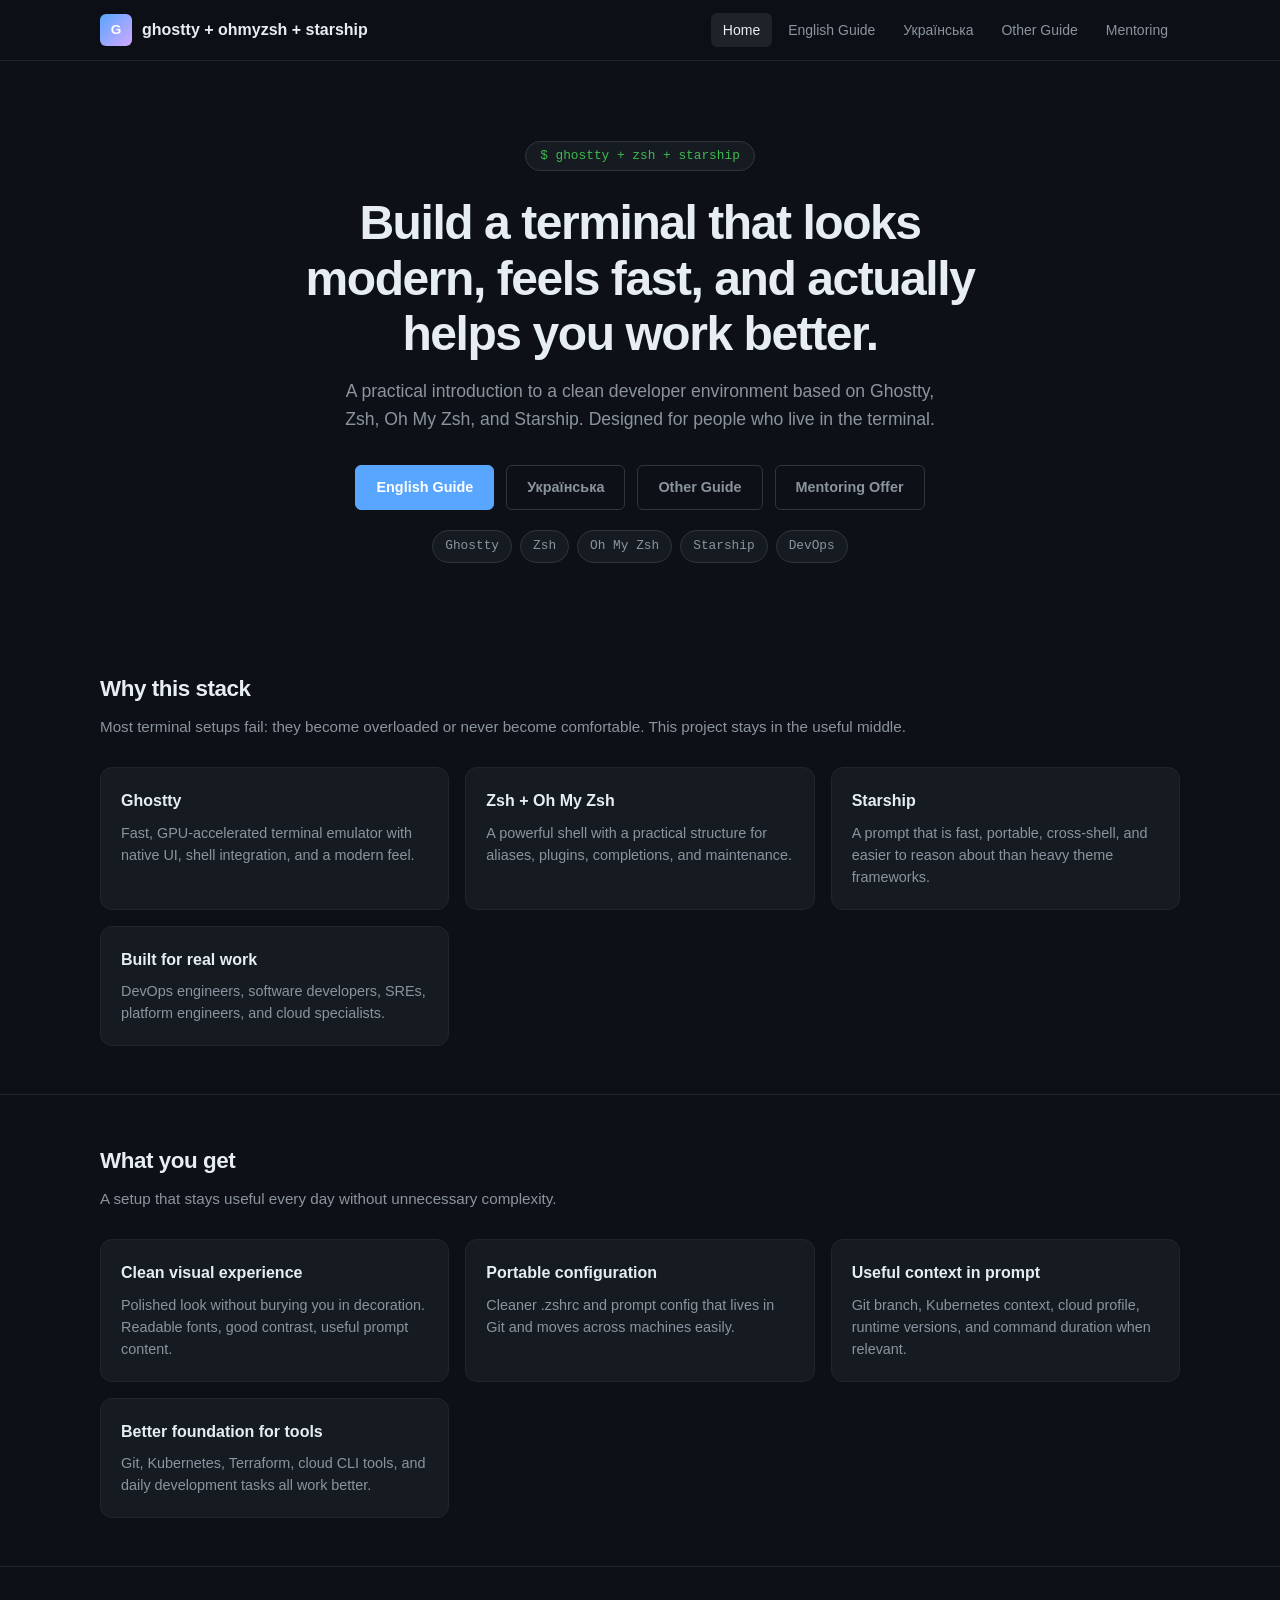
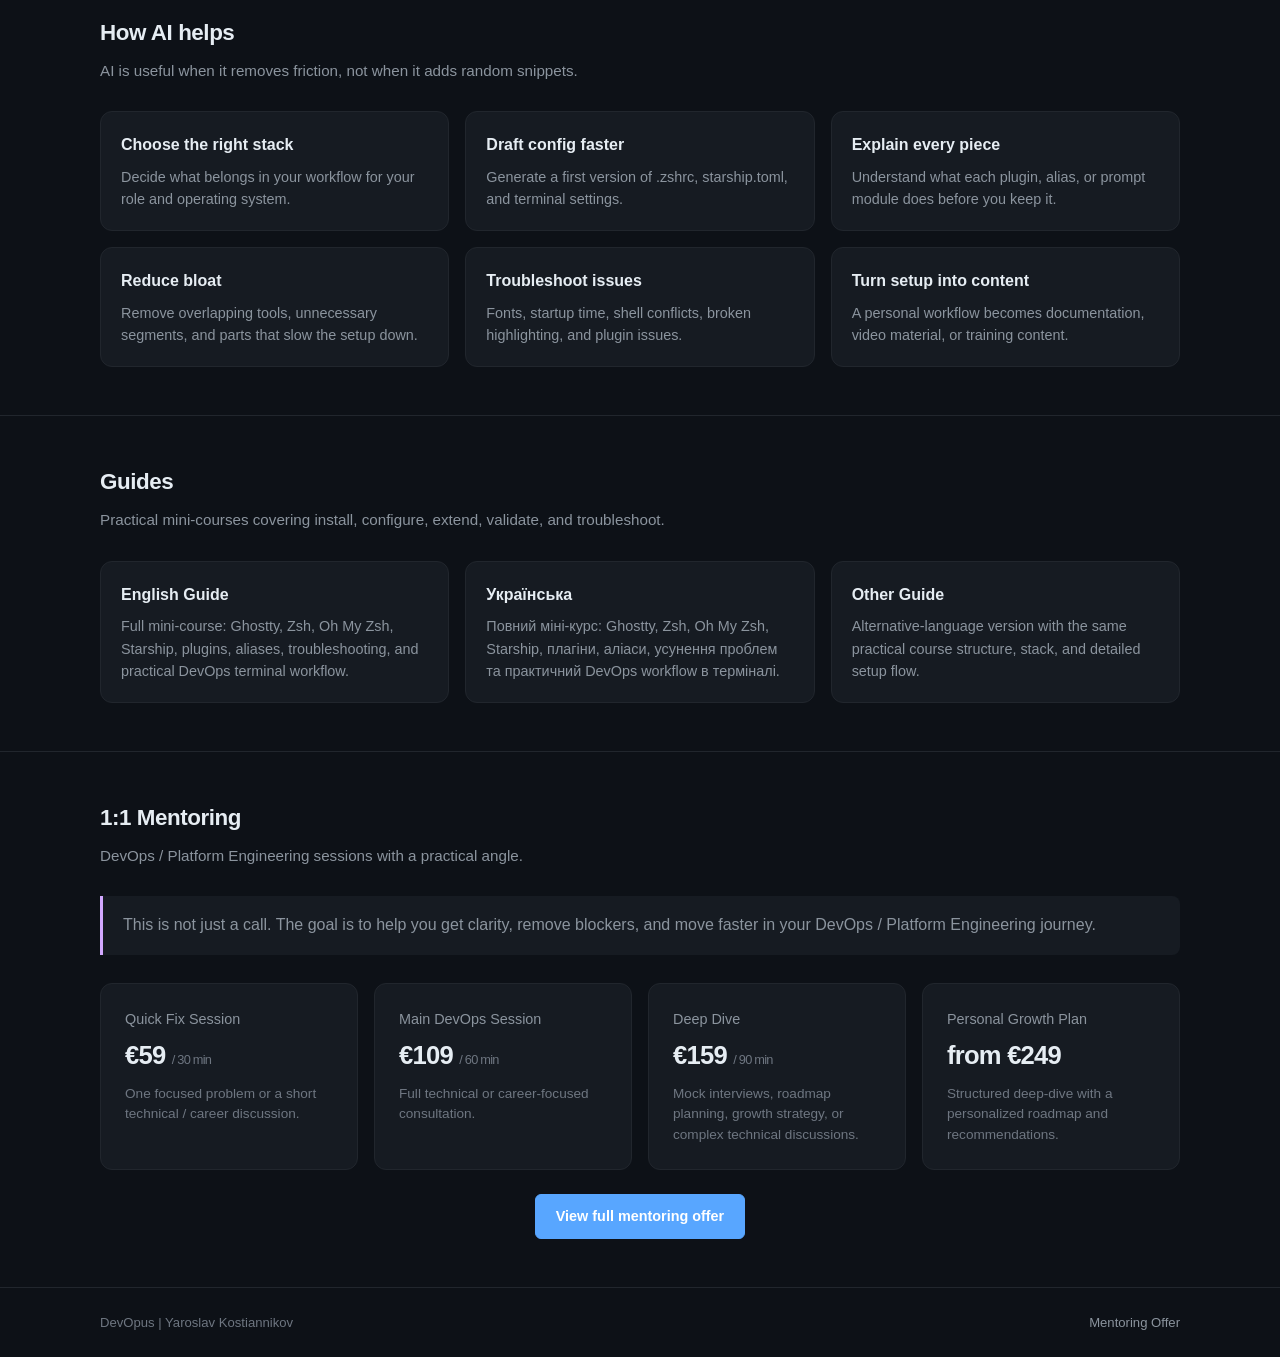
==== commit 3aa81403: "Extended language support: UA added" ====
--- a/index.html
+++ b/index.html
@@ -17,6 +17,7 @@
         <nav class="nav">
           <a href="./" class="active">Home</a>
           <a href="./en/">English Guide</a>
+          <a href="./ua/">Українська</a>
           <a href="./other/">Other Guide</a>
           <a href="./mentoring-offer/">Mentoring</a>
         </nav>
@@ -34,6 +35,7 @@
           </p>
           <div class="button-row">
             <a class="btn btn-primary" href="./en/">English Guide</a>
+            <a class="btn btn-outline" href="./ua/">Українська</a>
             <a class="btn btn-outline" href="./other/">Other Guide</a>
             <a class="btn btn-outline" href="./mentoring-offer/">Mentoring Offer</a>
           </div>
@@ -139,6 +141,12 @@
               <div class="card">
                 <h3>English Guide</h3>
                 <p>Full mini-course: Ghostty, Zsh, Oh My Zsh, Starship, plugins, aliases, troubleshooting, and practical DevOps terminal workflow.</p>
+              </div>
+            </a>
+            <a class="card-link" href="./ua/">
+              <div class="card">
+                <h3>Українська</h3>
+                <p>Повний міні-курс: Ghostty, Zsh, Oh My Zsh, Starship, плагіни, аліаси, усунення проблем та практичний DevOps workflow в терміналі.</p>
               </div>
             </a>
             <a class="card-link" href="./other/">
